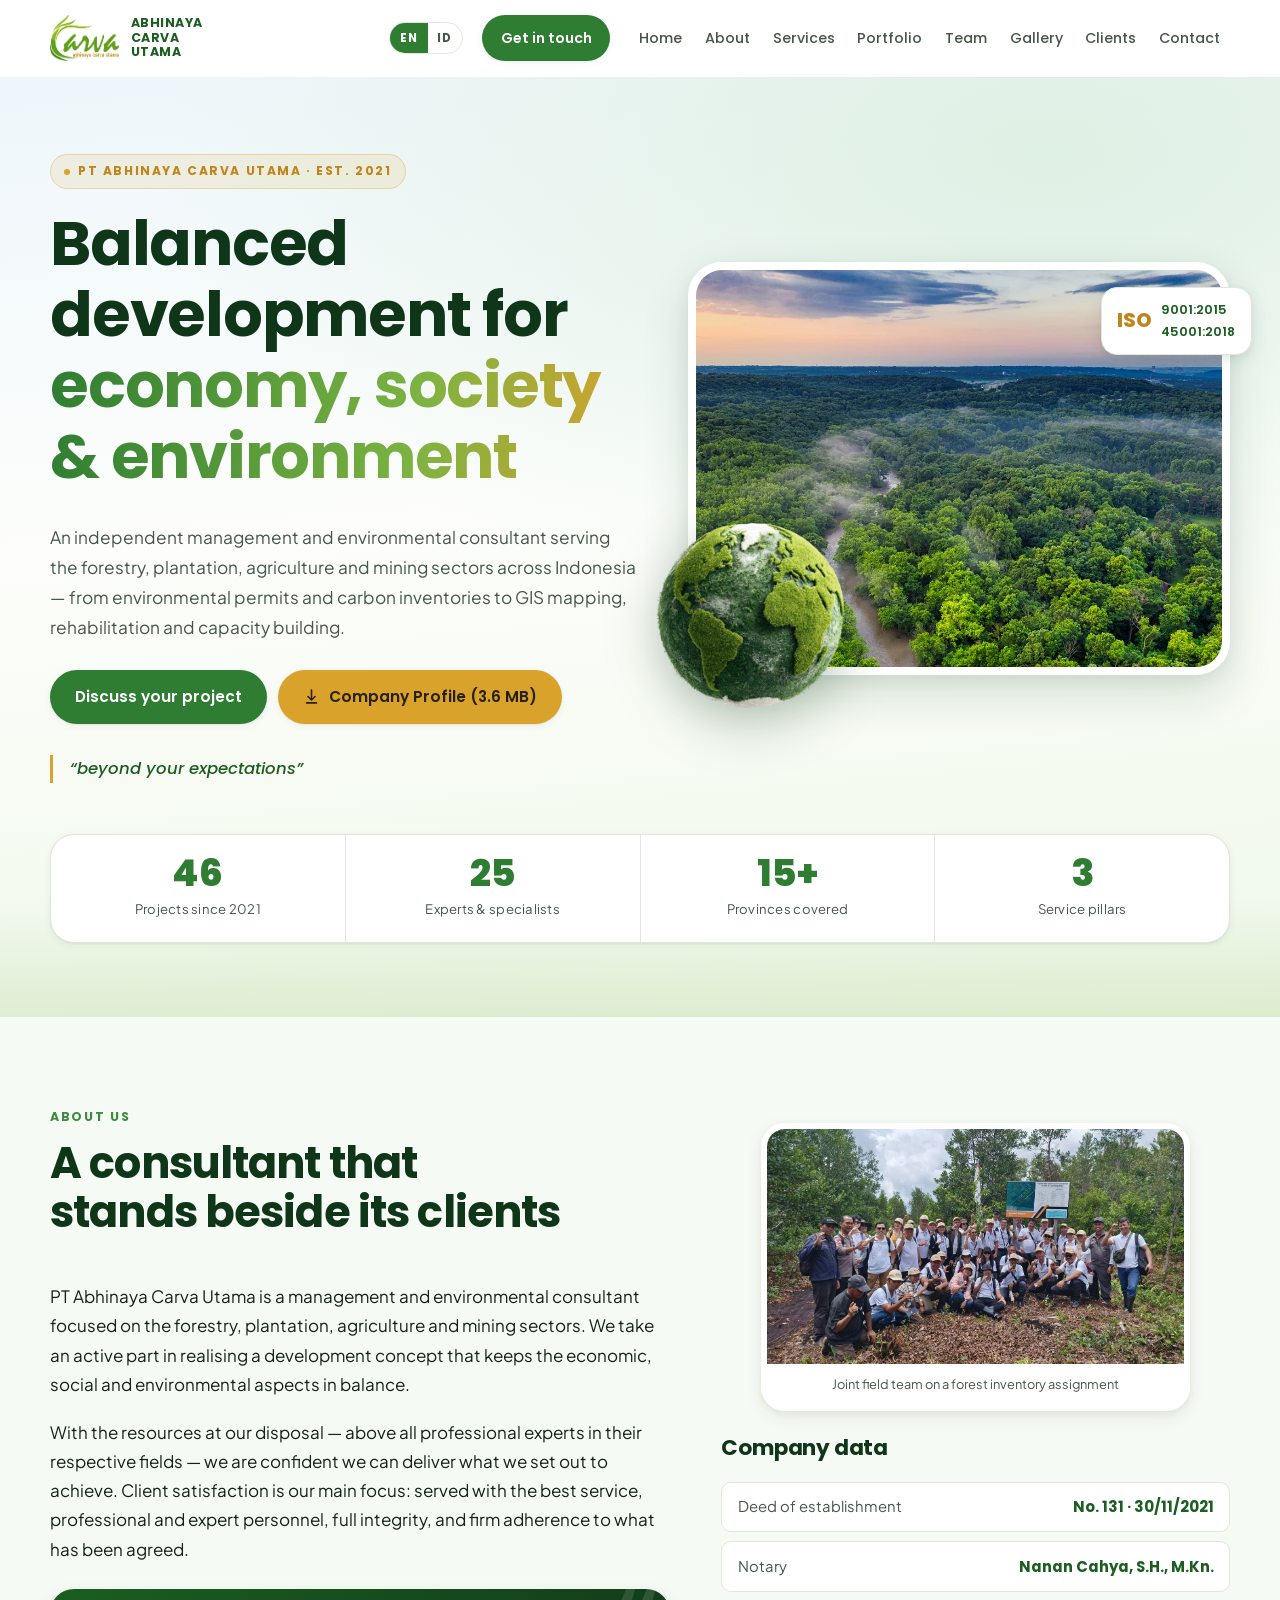
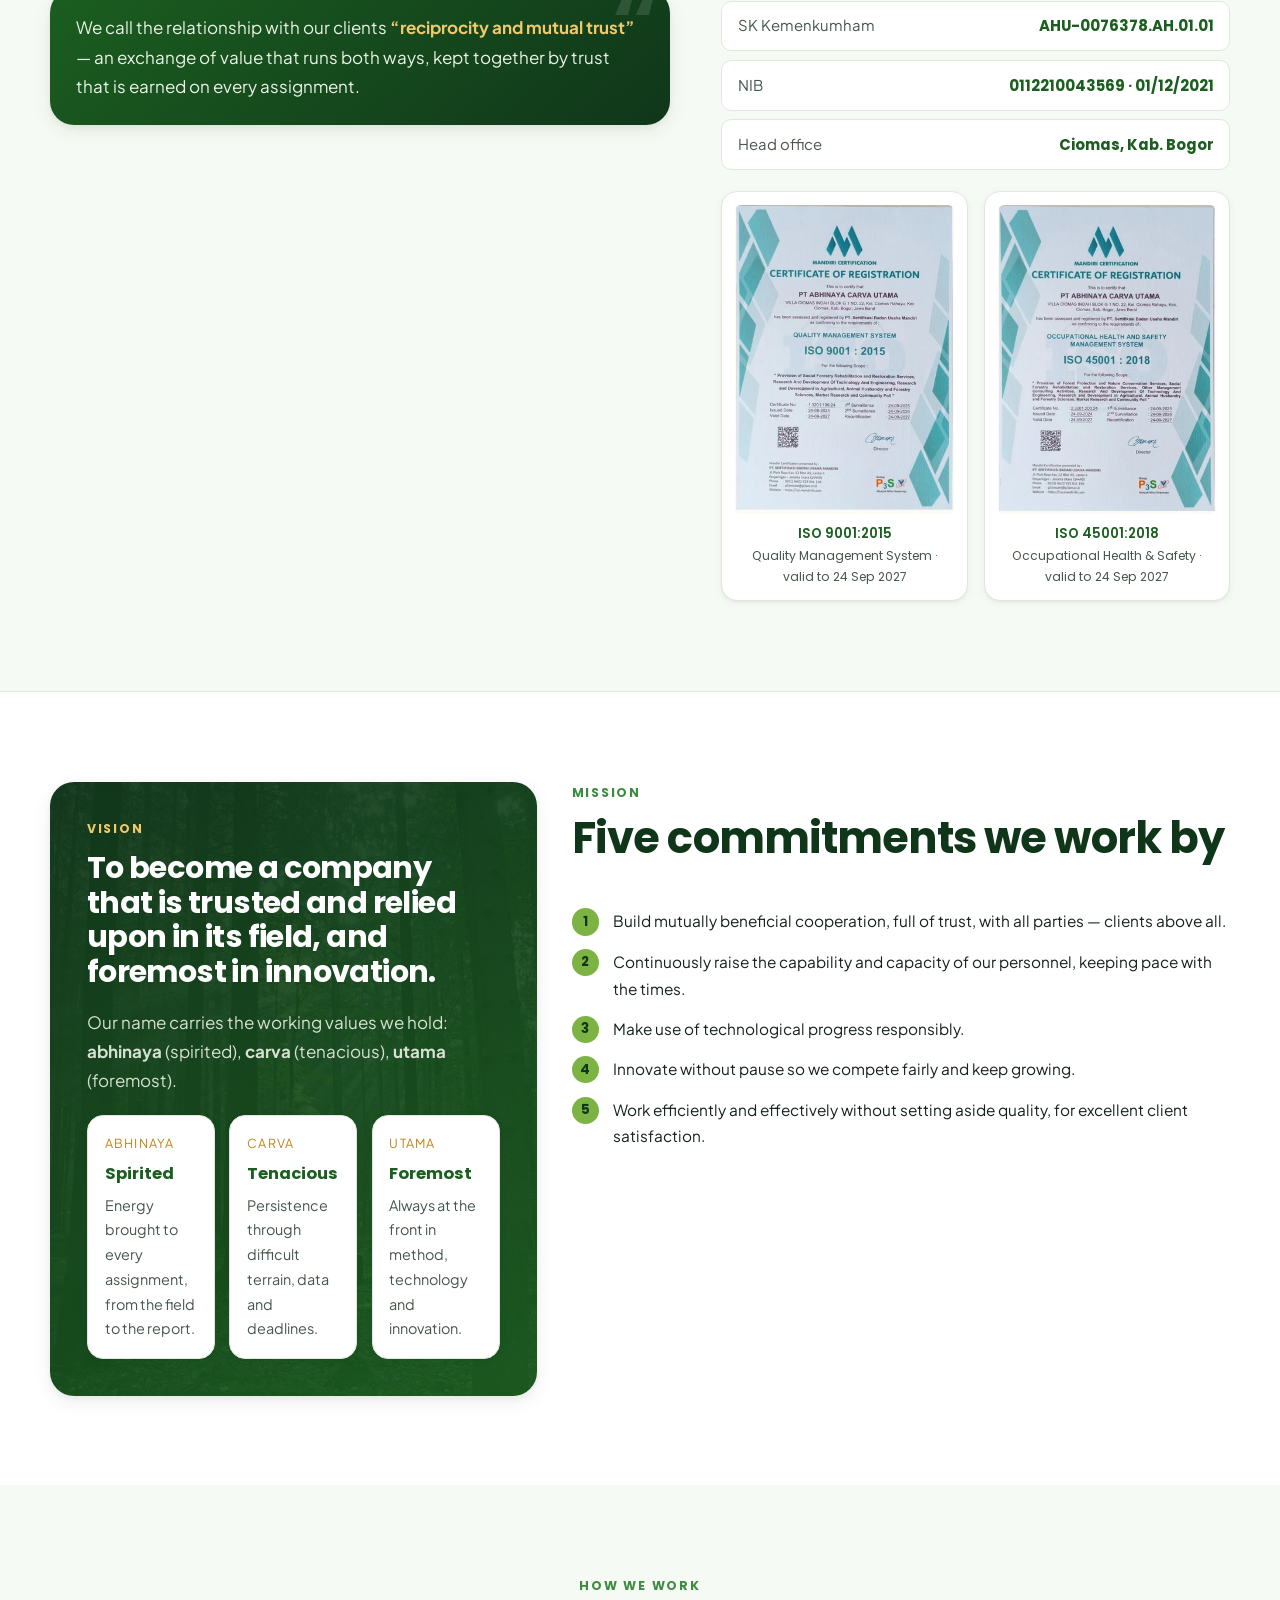
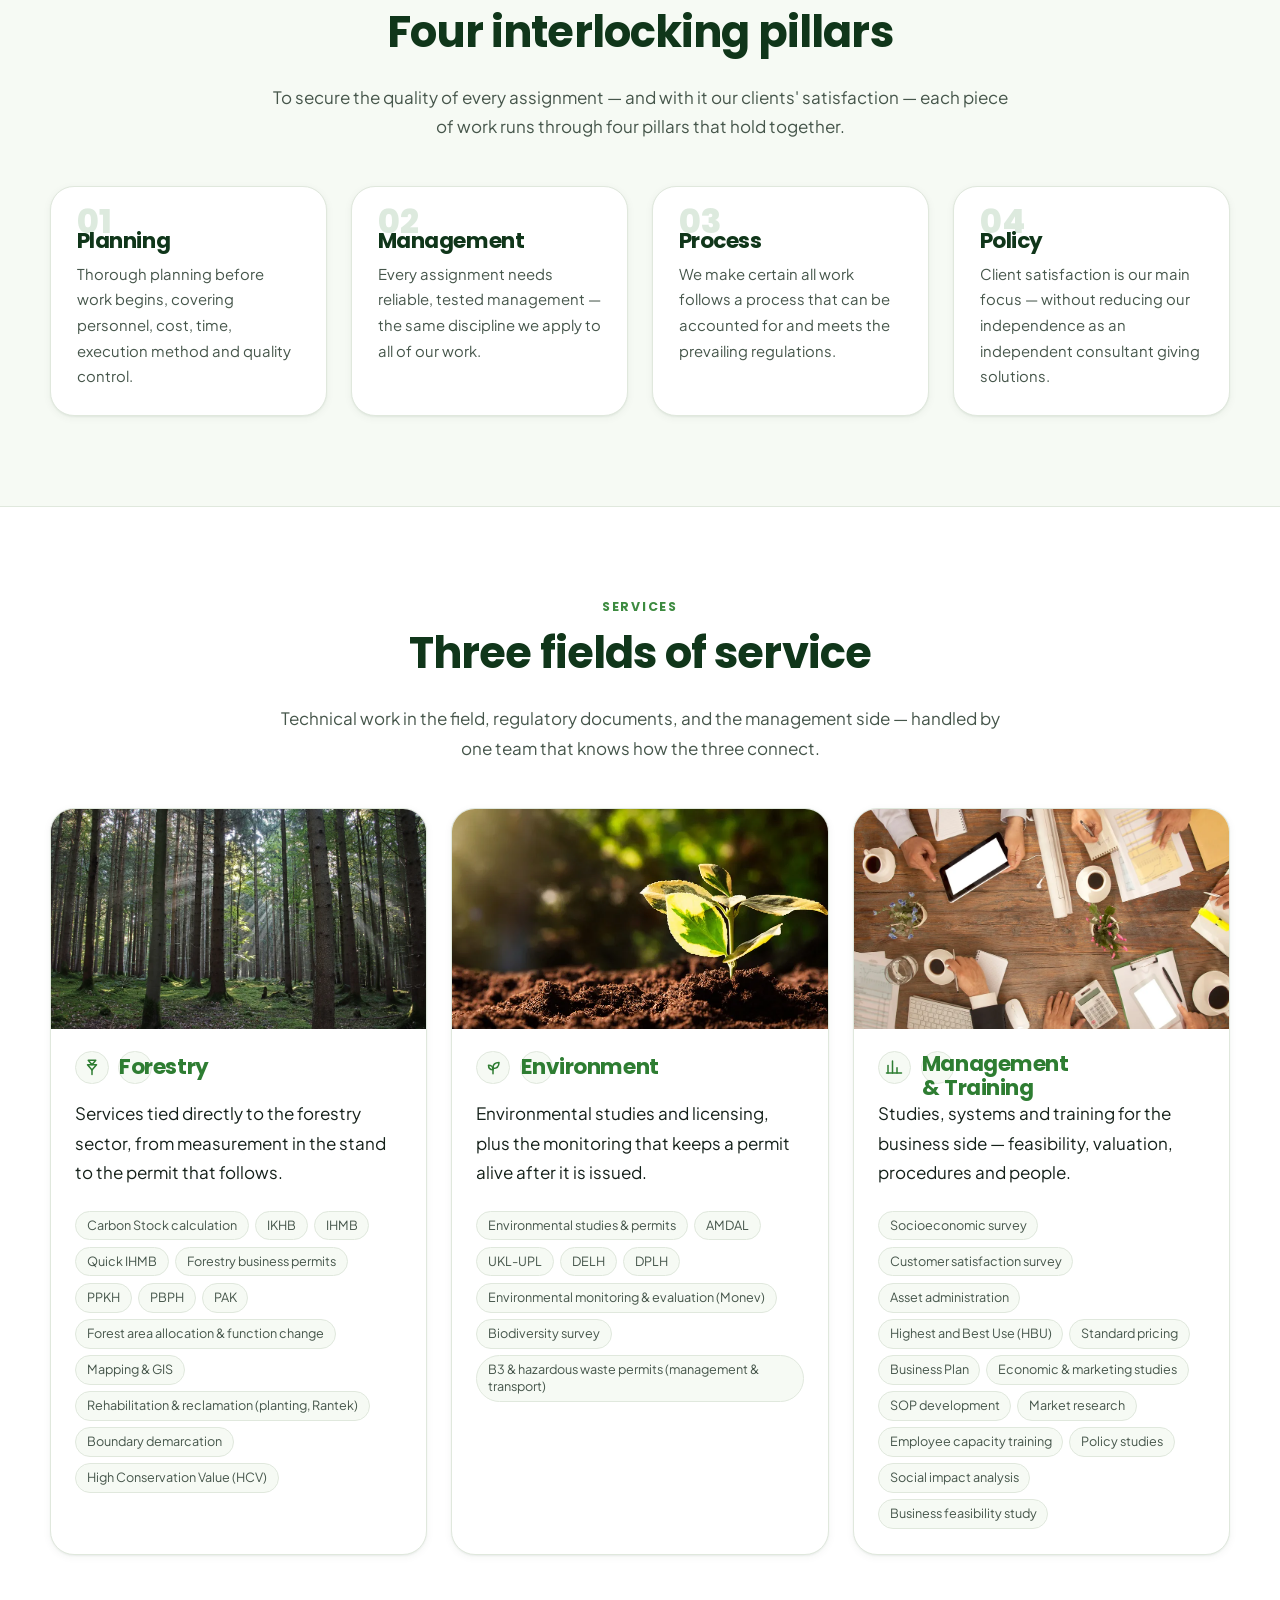
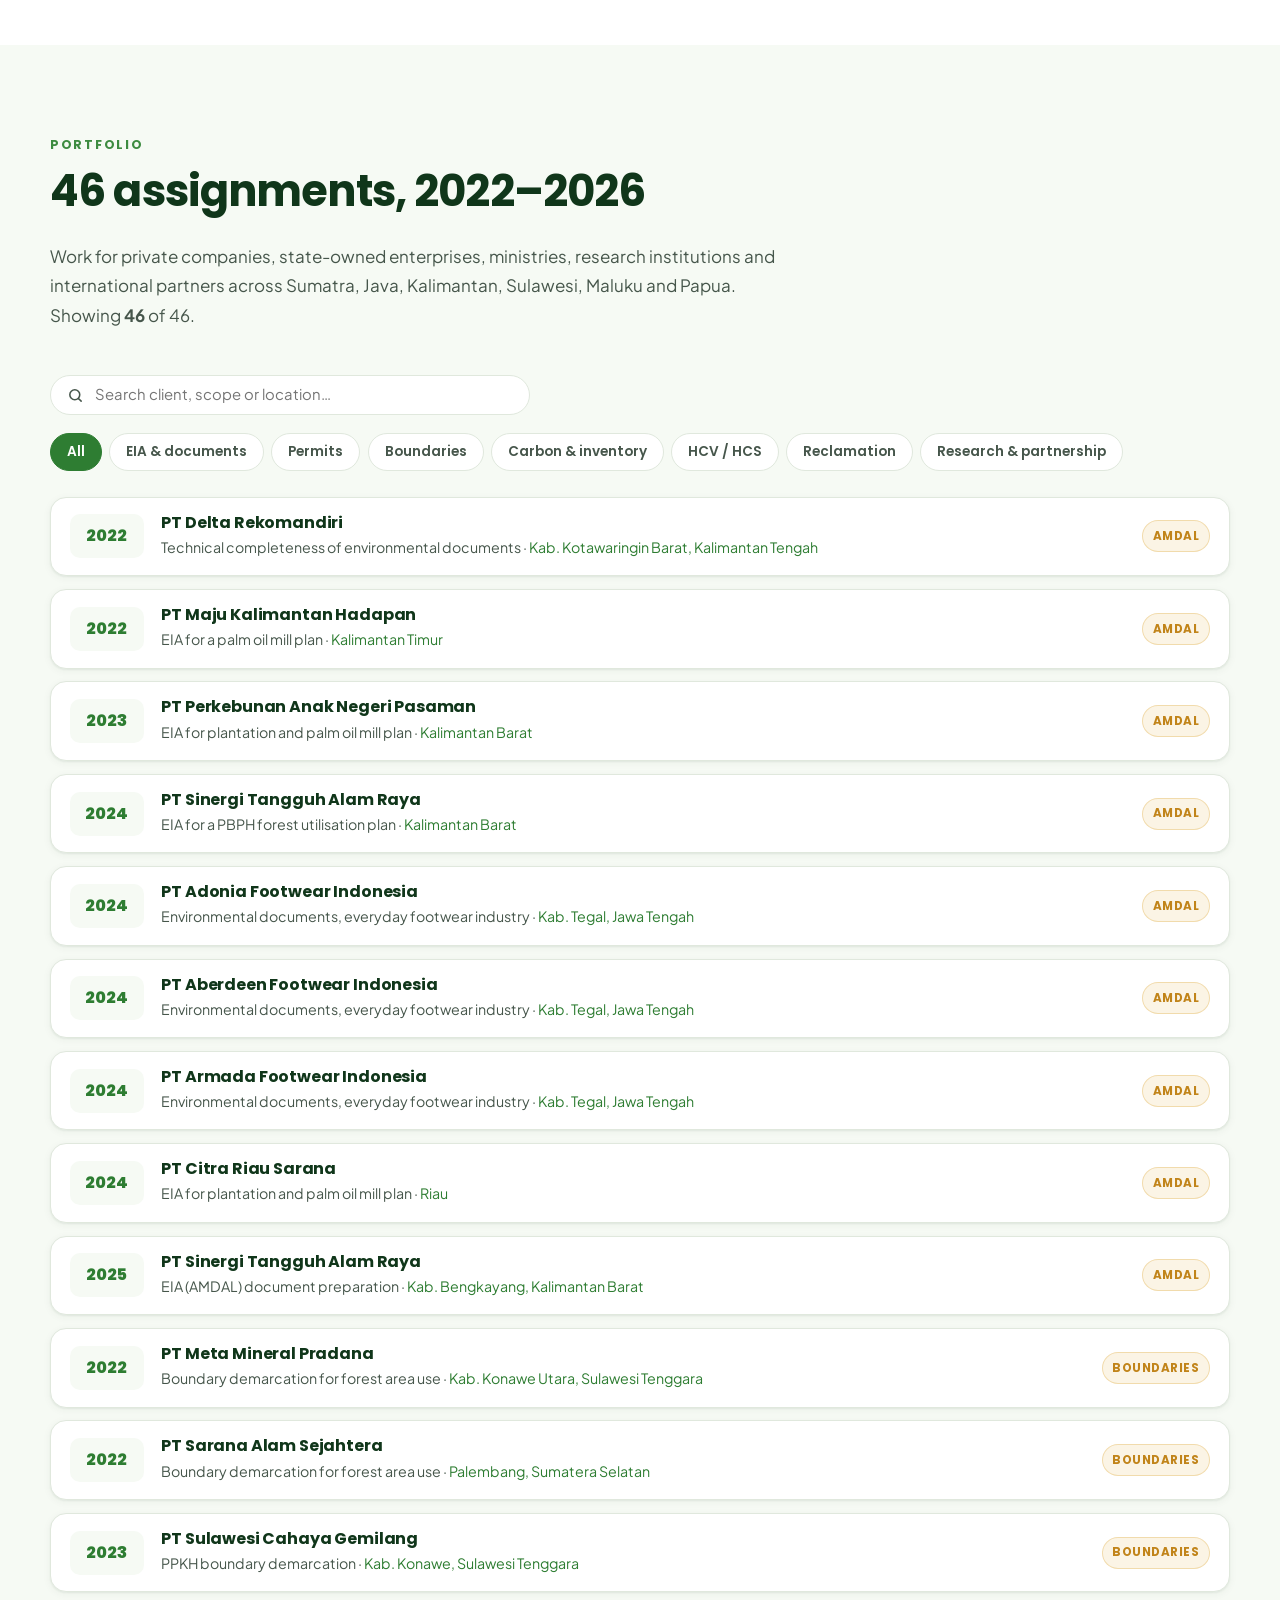
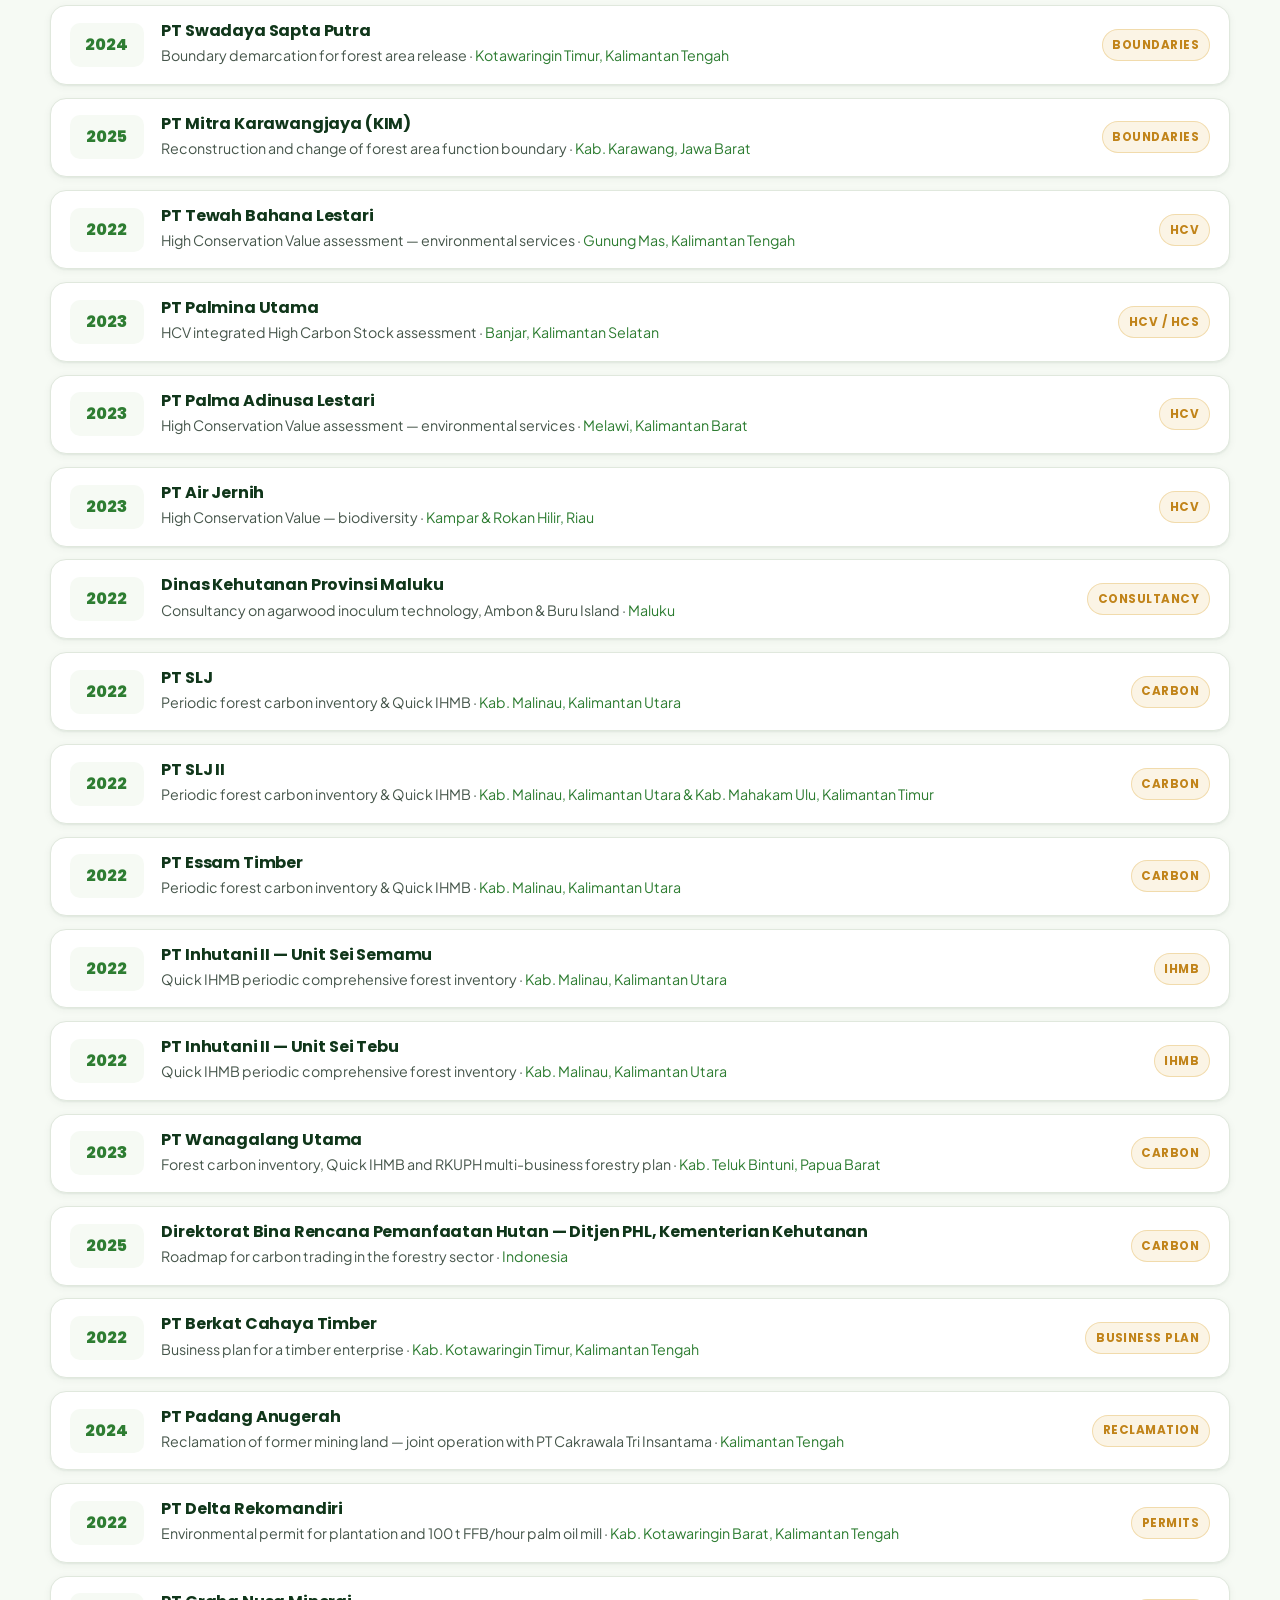
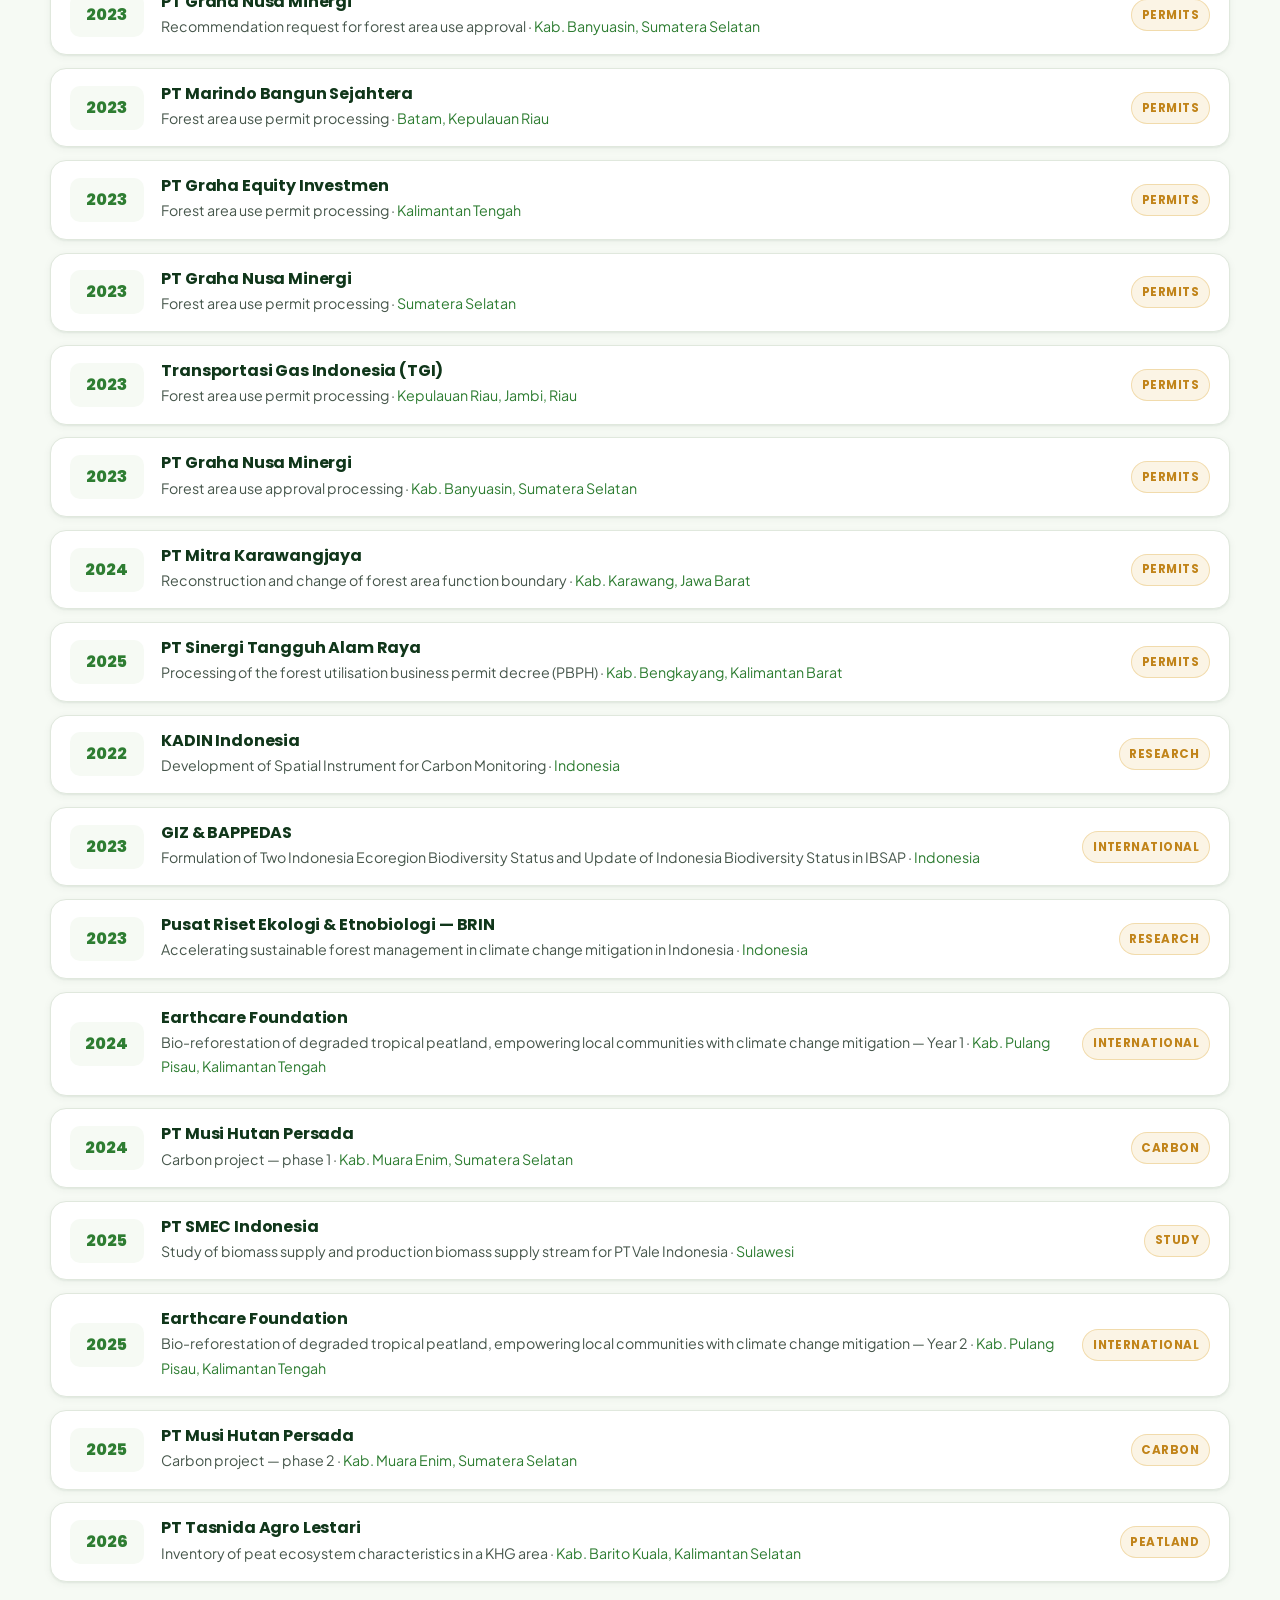
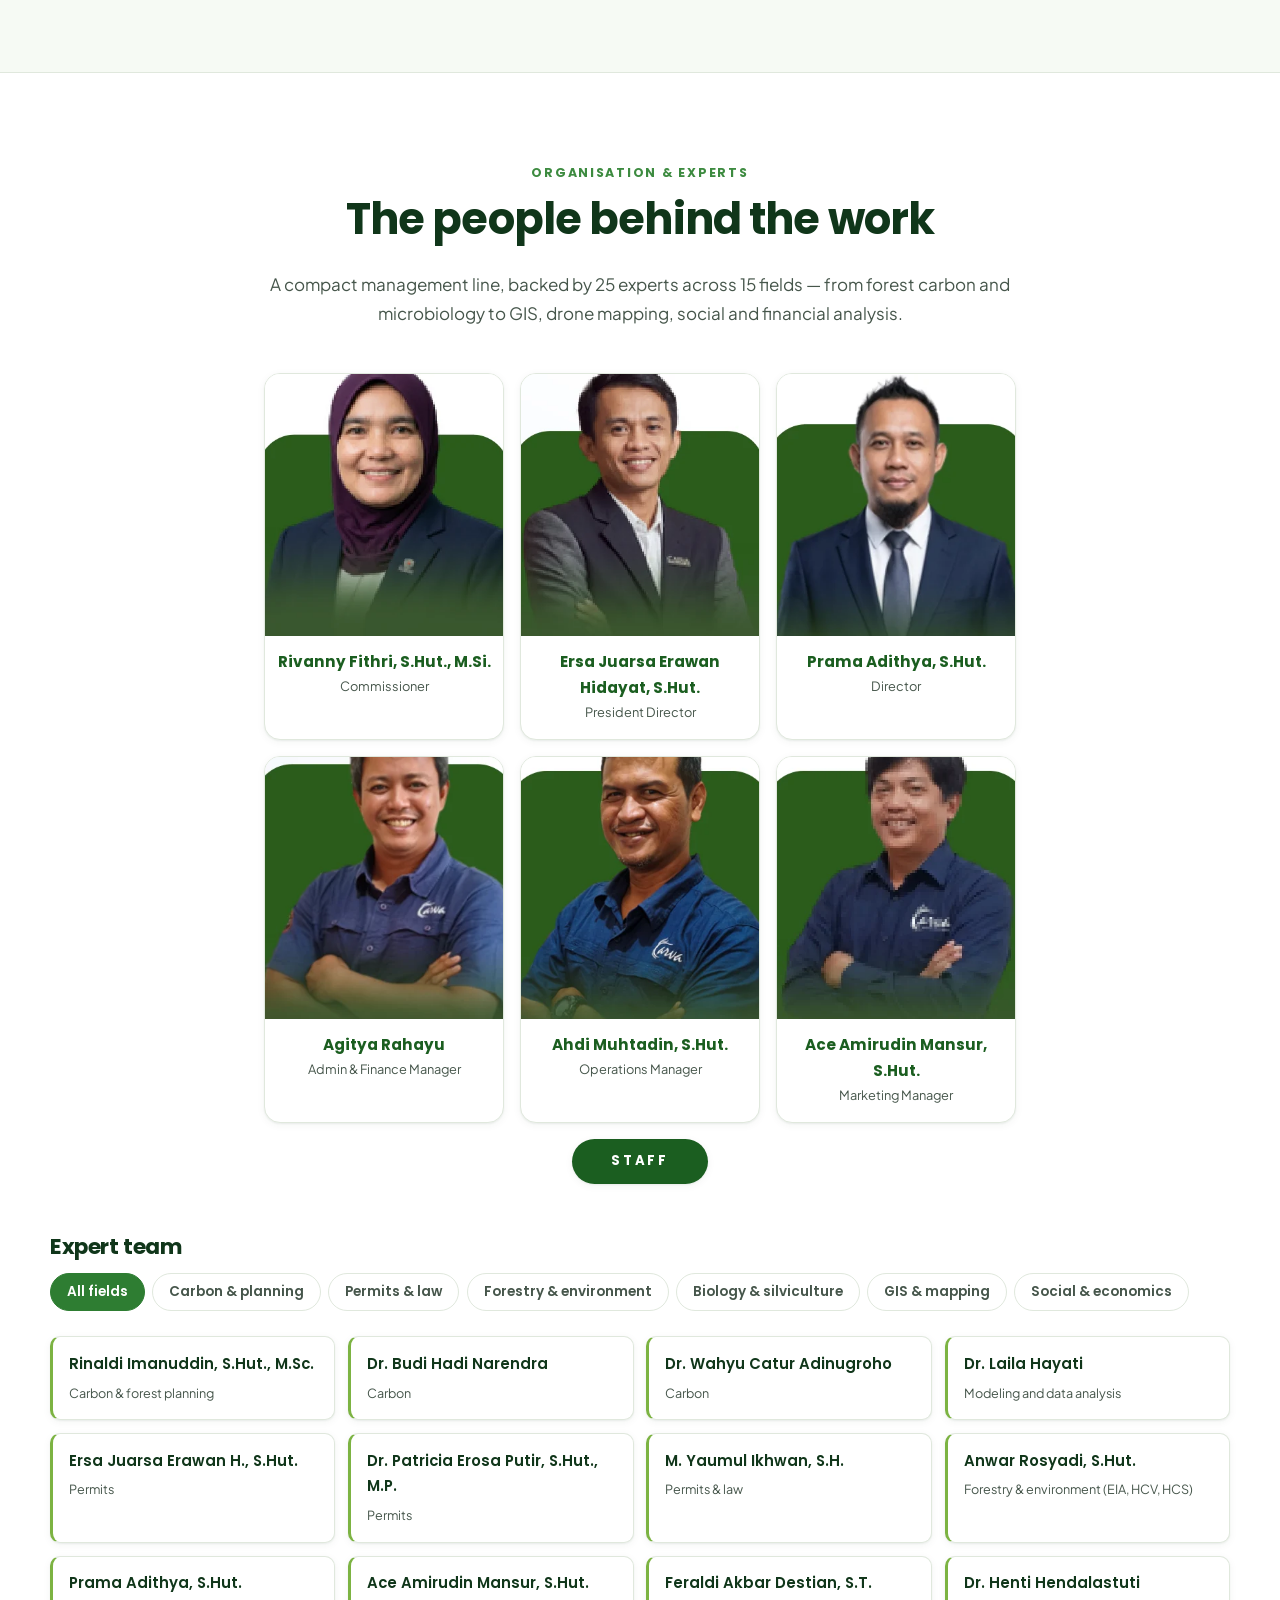
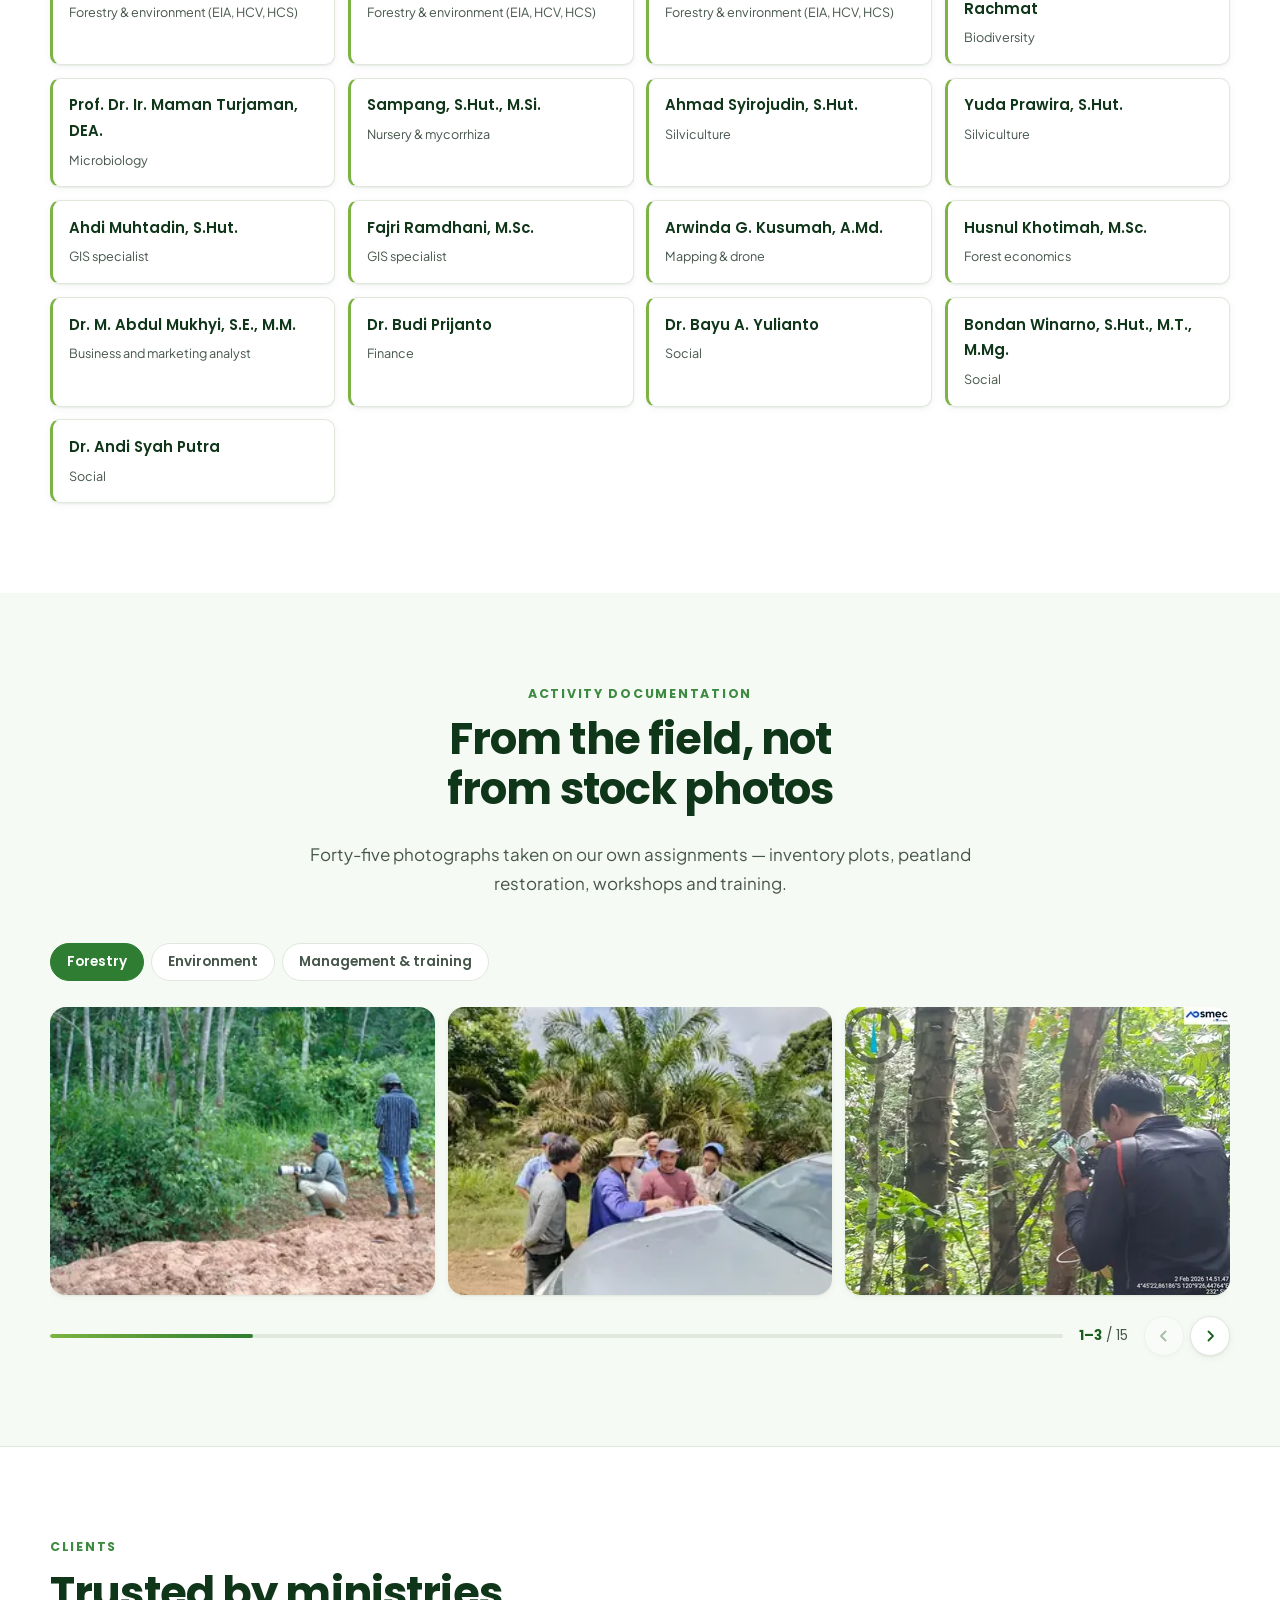
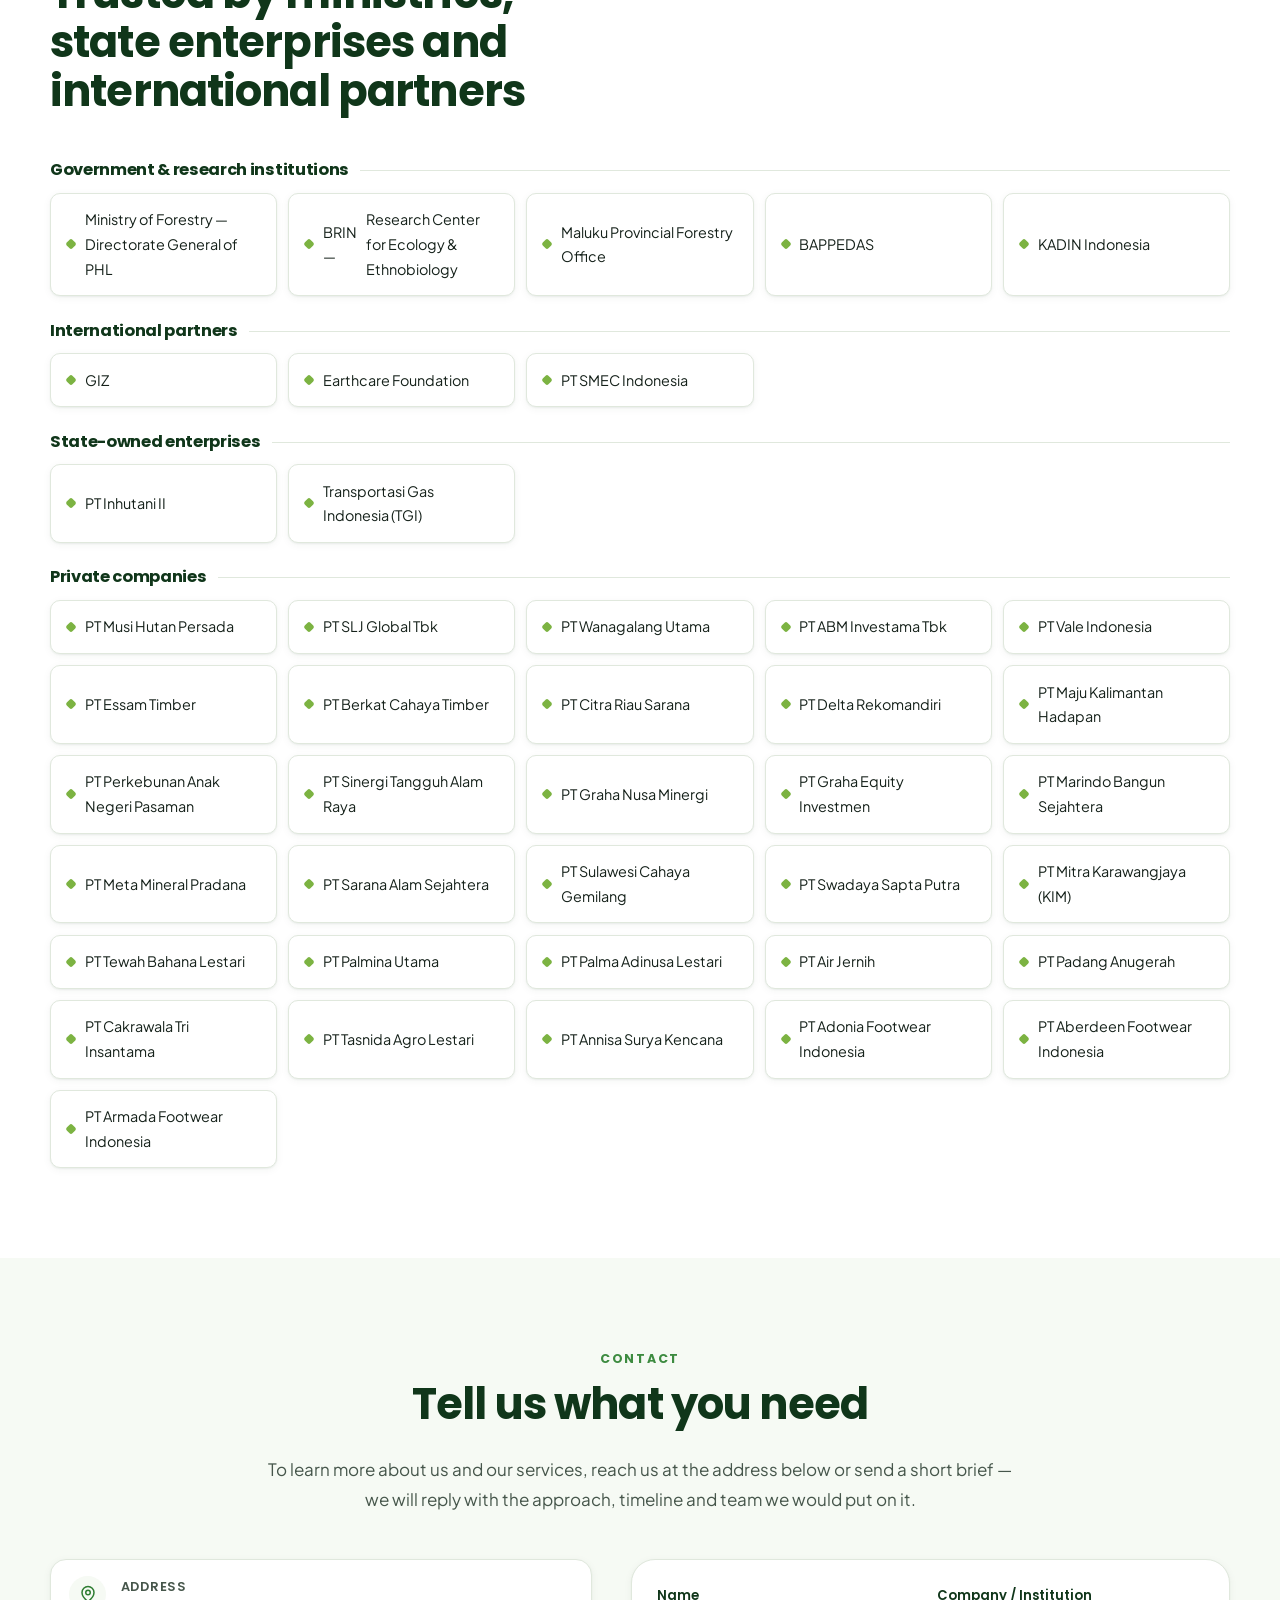
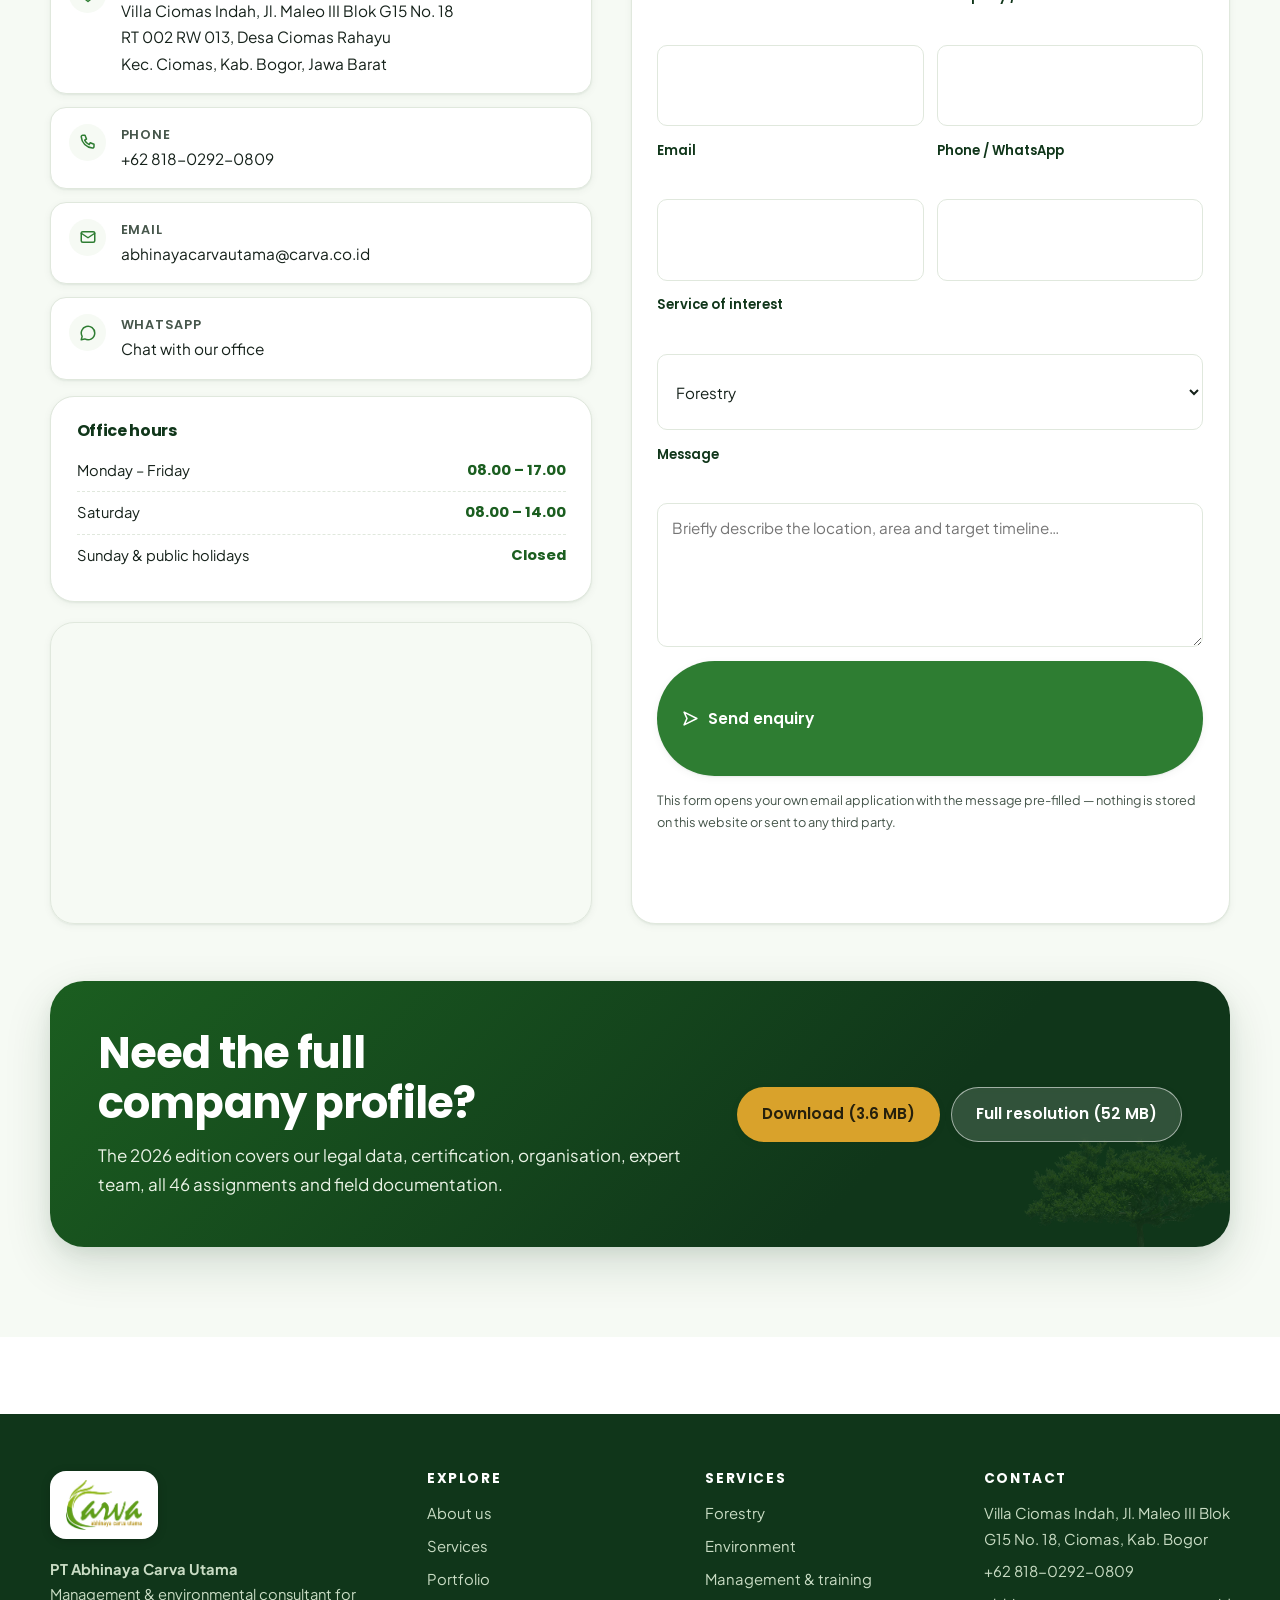
==== index.html @ d55a7860 "Situs profil PT Abhinaya Carva Utama (carva.co.id) Situs statis dwibahasa (default Inggris) dibangun" ====
<!DOCTYPE html>
<html lang="en" data-lang="en">
<head>
<meta charset="utf-8">
<meta name="viewport" content="width=device-width, initial-scale=1">
<title>PT Abhinaya Carva Utama — Management &amp; Environmental Consultant</title>
<meta name="description" content="PT Abhinaya Carva Utama is an Indonesian management and environmental consultant for the forestry, plantation, agriculture and mining sectors: EIA (AMDAL), forestry permits, carbon stock and forest inventory, HCV/HCS, GIS mapping, rehabilitation, and management training. ISO 9001:2015 &amp; ISO 45001:2018 certified.">
<meta name="keywords" content="konsultan lingkungan, konsultan kehutanan, AMDAL, UKL-UPL, PPKH, PBPH, carbon stock, IHMB, HCV, HCS, GIS, reklamasi, Bogor, Indonesia">
<meta name="author" content="PT Abhinaya Carva Utama">
<link rel="canonical" href="https://carva.co.id/">
<meta name="theme-color" content="#1b5e20">
<meta property="og:type" content="website">
<meta property="og:locale" content="en_US">
<meta property="og:locale:alternate" content="id_ID">
<meta property="og:site_name" content="PT Abhinaya Carva Utama">
<meta property="og:title" content="PT Abhinaya Carva Utama — Management &amp; Environmental Consultant">
<meta property="og:description" content="Management and environmental consultant for forestry, plantation, agriculture and mining. 46 projects across 15+ provinces since 2021.">
<meta property="og:url" content="https://carva.co.id/">
<meta property="og:image" content="https://carva.co.id/assets/img/hero-hutan.webp">
<meta name="twitter:card" content="summary_large_image">
<link rel="icon" type="image/png" href="assets/img/favicon.png">
<link rel="apple-touch-icon" href="assets/img/favicon.png">
<link rel="preconnect" href="https://fonts.googleapis.com">
<link rel="preconnect" href="https://fonts.gstatic.com" crossorigin>
<link rel="stylesheet" href="https://fonts.googleapis.com/css2?family=Poppins:wght@600;700;800&family=Plus+Jakarta+Sans:wght@400;500;600;700&display=swap">
<link rel="stylesheet" href="assets/css/style.css">
<link rel="stylesheet" href="assets/css/onepage.css">
<script type="application/ld+json">
{
  "@context": "https://schema.org",
  "@type": "Organization",
  "name": "PT Abhinaya Carva Utama",
  "alternateName": "CARVA",
  "url": "https://carva.co.id/",
  "logo": "https://carva.co.id/assets/img/logo-carva.png",
  "slogan": "beyond your expectations",
  "foundingDate": "2021-11-30",
  "email": "abhinayacarvautama@carva.co.id",
  "telephone": "+62-818-0292-0809",
  "address": {
    "@type": "PostalAddress",
    "streetAddress": "Villa Ciomas Indah, Jl. Maleo III Blok G15 No. 18, RT 002 RW 013, Desa Ciomas Rahayu, Kec. Ciomas",
    "addressLocality": "Kabupaten Bogor",
    "addressRegion": "Jawa Barat",
    "addressCountry": "ID"
  },
  "description": "Management and environmental consultant for the forestry, plantation, agriculture and mining sectors in Indonesia.",
  "knowsAbout": ["AMDAL", "UKL-UPL", "Carbon Stock", "IHMB", "High Conservation Value", "GIS Mapping", "Forest Rehabilitation", "Environmental Permits"]
}
</script>
</head>
<body>
<a class="skip" href="#tentang"><span data-l="en">Skip to content</span><span data-l="id">Lompat ke konten</span></a>
<div class="progress" aria-hidden="true"><i></i></div>

<header class="site-header">
  <div class="wrap header-in">
    <a class="brand" href="#beranda" aria-label="PT Abhinaya Carva Utama">
      <img src="assets/img/logo-carva.png" alt="Logo CARVA — PT Abhinaya Carva Utama" width="617" height="409">
      <b>Abhinaya<br>Carva<br>Utama</b>
    </a>

    <button class="burger" aria-label="Menu" aria-expanded="false" aria-controls="menu"><span></span></button>

    <div class="lang" role="group" aria-label="Language / Bahasa">
      <button type="button" data-lang="en" aria-pressed="true">EN</button>
      <button type="button" data-lang="id" aria-pressed="false">ID</button>
    </div>

    <a class="btn btn-sm nav-cta" href="#kontak"><span data-l="en">Get in touch</span><span data-l="id">Hubungi kami</span></a>

    <nav class="nav-links" id="menu" aria-label="Main">
      <a href="#beranda"><span data-l="en">Home</span><span data-l="id">Beranda</span></a>
      <a href="#tentang"><span data-l="en">About</span><span data-l="id">Tentang</span></a>
      <a href="#layanan"><span data-l="en">Services</span><span data-l="id">Layanan</span></a>
      <a href="#portofolio"><span data-l="en">Portfolio</span><span data-l="id">Portofolio</span></a>
      <a href="#tim"><span data-l="en">Team</span><span data-l="id">Tim</span></a>
      <a href="#galeri"><span data-l="en">Gallery</span><span data-l="id">Galeri</span></a>
      <a href="#klien"><span data-l="en">Clients</span><span data-l="id">Klien</span></a>
      <a href="#kontak"><span data-l="en">Contact</span><span data-l="id">Kontak</span></a>
    </nav>
  </div>
</header>

<main>
<!-- ================= HERO ================= -->
<section class="hero" id="beranda">
  <div class="wrap">
    <div class="hero-grid">
      <div>
        <span class="kicker">PT Abhinaya Carva Utama · Est. 2021</span>
        <h1>
          <span data-l="en">Balanced development for <em>economy, society &amp; environment</em></span>
          <span data-l="id">Pembangunan seimbang antara <em>ekonomi, sosial &amp; lingkungan</em></span>
        </h1>
        <p class="lead">
          <span data-l="en">An independent management and environmental consultant serving the forestry, plantation, agriculture and mining sectors across Indonesia — from environmental permits and carbon inventories to GIS mapping, rehabilitation and capacity building.</span>
          <span data-l="id">Konsultan manajemen dan lingkungan independen untuk sektor kehutanan, perkebunan, pertanian, dan pertambangan di seluruh Indonesia — dari perizinan lingkungan dan inventarisasi karbon hingga pemetaan GIS, rehabilitasi, dan peningkatan kapasitas.</span>
        </p>
        <div class="hero-actions">
          <a class="btn" href="#kontak">
            <span data-l="en">Discuss your project</span><span data-l="id">Diskusikan pekerjaan Anda</span>
          </a>
          <a class="btn btn-gold" href="assets/dok/Company-Profile-PT-Abhinaya-Carva-Utama-2026-ringan.pdf" download>
            <svg width="17" height="17" viewBox="0 0 24 24" fill="none" stroke="currentColor" stroke-width="2.2" stroke-linecap="round" stroke-linejoin="round" aria-hidden="true"><path d="M12 3v12"/><path d="m7 12 5 5 5-5"/><path d="M5 21h14"/></svg>
            <span data-l="en">Company Profile (3.6 MB)</span><span data-l="id">Company Profile (3,6 MB)</span>
          </a>
        </div>
        <p class="motto">“beyond your expectations”</p>
      </div>

      <div class="hero-art reveal">
        <div class="shot">
          <img src="assets/img/hero-hutan.webp" alt="Aerial view of tropical rainforest and river at dawn" width="1400" height="940" fetchpriority="high">
        </div>
        <img class="globe" src="assets/img/globe-lumut.webp" alt="" aria-hidden="true" width="900" height="877" loading="lazy">
        <div class="badge">
          <b>ISO</b>
          <span>9001:2015<br>45001:2018</span>
        </div>
      </div>
    </div>

    <div class="stats reveal">
      <div><b data-count="46" data-suffix="">0</b><span data-l="en">Projects since 2021</span><span data-l="id">Proyek sejak 2021</span></div>
      <div><b data-count="25" data-suffix="">0</b><span data-l="en">Experts &amp; specialists</span><span data-l="id">Tenaga ahli &amp; spesialis</span></div>
      <div><b data-count="15" data-suffix="+">0</b><span data-l="en">Provinces covered</span><span data-l="id">Provinsi terjangkau</span></div>
      <div><b data-count="3" data-suffix="">0</b><span data-l="en">Service pillars</span><span data-l="id">Pilar layanan</span></div>
    </div>
  </div>
</section>

<!-- ================= TENTANG ================= -->
<section class="sec sec-cream" id="tentang">
  <div class="wrap">
    <div class="about-grid">
      <div>
        <div class="sec-head">
          <span class="eyebrow"><span data-l="en">About us</span><span data-l="id">Tentang kami</span></span>
          <h2><span data-l="en">A consultant that stands beside its clients</span><span data-l="id">Konsultan yang berdiri di samping kliennya</span></h2>
        </div>
        <p>
          <span data-l="en">PT Abhinaya Carva Utama is a management and environmental consultant focused on the forestry, plantation, agriculture and mining sectors. We take an active part in realising a development concept that keeps the economic, social and environmental aspects in balance.</span>
          <span data-l="id">PT Abhinaya Carva Utama merupakan konsultan manajemen dan lingkungan terutama sektor kehutanan, perkebunan, pertanian, dan pertambangan yang berusaha untuk berpartisipasi aktif dalam mewujudkan konsep pembangunan yang seimbang antara aspek ekonomi, sosial, dan lingkungan.</span>
        </p>
        <p>
          <span data-l="en">With the resources at our disposal — above all professional experts in their respective fields — we are confident we can deliver what we set out to achieve. Client satisfaction is our main focus: served with the best service, professional and expert personnel, full integrity, and firm adherence to what has been agreed.</span>
          <span data-l="id">Dengan dukungan sumber daya yang ada terutama tenaga ahli yang profesional, kami yakin akan dapat mewujudkan apa yang kami cita-citakan. Kepuasan pelanggan adalah fokus utama kami, yang kami wujudkan dengan pelayanan terbaik, tenaga profesional dan ahli di bidangnya, penuh integritas, serta berpedoman pada kesepakatan yang telah disepakati.</span>
        </p>
        <blockquote class="quote">
          <p>
            <span data-l="en">We call the relationship with our clients <b>“reciprocity and mutual trust”</b> — an exchange of value that runs both ways, kept together by trust that is earned on every assignment.</span>
            <span data-l="id">Hubungan dengan pelanggan/klien kami sebut sebagai <b>“reciprocity and mutual trust”</b> — pertukaran nilai yang berjalan dua arah, dijaga oleh kepercayaan yang dibangun pada setiap penugasan.</span>
          </p>
        </blockquote>
      </div>

      <div>
        <figure class="figure">
          <img src="assets/img/tim-lapangan.webp" alt="CARVA field team and client personnel at a forest concession" width="1229" height="692" loading="lazy">
          <figcaption><span data-l="en">Joint field team on a forest inventory assignment</span><span data-l="id">Tim lapangan gabungan pada pekerjaan inventarisasi hutan</span></figcaption>
        </figure>

        <h3 style="margin-top:1.6rem"><span data-l="en">Company data</span><span data-l="id">Data pokok perusahaan</span></h3>
        <div class="facts">
          <div><span data-l="en">Deed of establishment</span><span data-l="id">Akta pendirian</span><b>No. 131 · 30/11/2021</b></div>
          <div><span data-l="en">Notary</span><span data-l="id">Notaris</span><b>Nanan Cahya, S.H., M.Kn.</b></div>
          <div><span>SK Kemenkumham</span><b>AHU-0076378.AH.01.01</b></div>
          <div><span>NIB</span><b>0112210043569 · 01/12/2021</b></div>
          <div><span data-l="en">Head office</span><span data-l="id">Kantor pusat</span><b>Ciomas, Kab. Bogor</b></div>
        </div>

        <div class="iso">
          <figure>
            <img src="assets/img/iso-9001.webp" alt="ISO 9001:2015 certificate of PT Abhinaya Carva Utama" width="700" height="989" loading="lazy">
            <figcaption>ISO 9001:2015
              <small><span data-l="en">Quality Management System · valid to 24 Sep 2027</span><span data-l="id">Sistem Manajemen Mutu · berlaku s/d 24 Sep 2027</span></small>
            </figcaption>
          </figure>
          <figure>
            <img src="assets/img/iso-45001.webp" alt="ISO 45001:2018 certificate of PT Abhinaya Carva Utama" width="700" height="989" loading="lazy">
            <figcaption>ISO 45001:2018
              <small><span data-l="en">Occupational Health &amp; Safety · valid to 24 Sep 2027</span><span data-l="id">Kesehatan &amp; Keselamatan Kerja · berlaku s/d 24 Sep 2027</span></small>
            </figcaption>
          </figure>
        </div>
      </div>
    </div>
  </div>
</section>

<!-- ================= VISI MISI & NILAI ================= -->
<section class="sec" id="visi-misi">
  <div class="wrap">
    <div class="vm-grid">
      <div class="panel-dark reveal">
        <span class="eyebrow"><span data-l="en">Vision</span><span data-l="id">Visi</span></span>
        <h2 style="font-size:clamp(1.4rem,2.4vw,1.9rem)">
          <span data-l="en">To become a company that is trusted and relied upon in its field, and foremost in innovation.</span>
          <span data-l="id">Menjadi perusahaan yang dapat dipercaya dan diandalkan di bidangnya serta terdepan dalam berinovasi.</span>
        </h2>
        <p style="opacity:.9">
          <span data-l="en">Our name carries the working values we hold: <b>abhinaya</b> (spirited), <b>carva</b> (tenacious), <b>utama</b> (foremost).</span>
          <span data-l="id">Nama kami memuat nilai kerja yang kami pegang: <b>abhinaya</b> (semangat), <b>carva</b> (ulet/tangguh), <b>utama</b> (terdepan).</span>
        </p>
        <div class="values">
          <div><i>Abhinaya</i><b><span data-l="en">Spirited</span><span data-l="id">Semangat</span></b><p><span data-l="en">Energy brought to every assignment, from the field to the report.</span><span data-l="id">Semangat pada setiap penugasan, dari lapangan hingga pelaporan.</span></p></div>
          <div><i>Carva</i><b><span data-l="en">Tenacious</span><span data-l="id">Ulet &amp; tangguh</span></b><p><span data-l="en">Persistence through difficult terrain, data and deadlines.</span><span data-l="id">Ketekunan menghadapi medan, data, dan tenggat yang berat.</span></p></div>
          <div><i>Utama</i><b><span data-l="en">Foremost</span><span data-l="id">Terdepan</span></b><p><span data-l="en">Always at the front in method, technology and innovation.</span><span data-l="id">Selalu terdepan dalam metode, teknologi, dan inovasi.</span></p></div>
        </div>
      </div>

      <div>
        <div class="sec-head">
          <span class="eyebrow"><span data-l="en">Mission</span><span data-l="id">Misi</span></span>
          <h2><span data-l="en">Five commitments we work by</span><span data-l="id">Lima komitmen dalam bekerja</span></h2>
        </div>
        <ul class="misi">
          <li><span data-l="en">Build mutually beneficial cooperation, full of trust, with all parties — clients above all.</span><span data-l="id">Menjalin kerja sama yang saling menguntungkan dan penuh kepercayaan dengan seluruh pihak terkait, terutama pelanggan/klien.</span></li>
          <li><span data-l="en">Continuously raise the capability and capacity of our personnel, keeping pace with the times.</span><span data-l="id">Terus meningkatkan kapabilitas dan kapasitas tenaga yang ada dengan memperhatikan perkembangan zaman.</span></li>
          <li><span data-l="en">Make use of technological progress responsibly.</span><span data-l="id">Memanfaatkan perkembangan teknologi secara bertanggung jawab.</span></li>
          <li><span data-l="en">Innovate without pause so we compete fairly and keep growing.</span><span data-l="id">Terus melakukan inovasi tanpa henti agar dapat bersaing secara sehat dan terus berkembang.</span></li>
          <li><span data-l="en">Work efficiently and effectively without setting aside quality, for excellent client satisfaction.</span><span data-l="id">Efisiensi dan efektivitas dalam bekerja tanpa mengabaikan kualitas kerja demi terwujudnya kepuasan pelanggan yang prima.</span></li>
        </ul>
      </div>
    </div>
  </div>
</section>

<!-- ================= CARA KERJA ================= -->
<section class="sec sec-cream" id="cara-kerja">
  <div class="wrap">
    <div class="sec-head center">
      <span class="eyebrow"><span data-l="en">How we work</span><span data-l="id">Cara kerja</span></span>
      <h2><span data-l="en">Four interlocking pillars</span><span data-l="id">Empat pilar yang saling berkaitan</span></h2>
      <p><span data-l="en">To secure the quality of every assignment — and with it our clients' satisfaction — each piece of work runs through four pillars that hold together.</span><span data-l="id">Untuk memastikan kualitas setiap pekerjaan yang kami kerjakan demi menjaga kepuasan pelanggan, setiap pekerjaan selalu kami laksanakan melalui empat pilar yang saling berkaitan.</span></p>
    </div>
    <div class="grid g-4 pillars">
      <article class="card pillar reveal">
        <h3><span data-l="en">Planning</span><span data-l="id">Perencanaan</span></h3>
        <p><span data-l="en">Thorough planning before work begins, covering personnel, cost, time, execution method and quality control.</span><span data-l="id">Perencanaan yang matang sebelum memulai pekerjaan, meliputi SDM, biaya, waktu, metode pelaksanaan, serta QC.</span></p>
      </article>
      <article class="card pillar reveal" data-delay="80">
        <h3><span data-l="en">Management</span><span data-l="id">Manajemen</span></h3>
        <p><span data-l="en">Every assignment needs reliable, tested management — the same discipline we apply to all of our work.</span><span data-l="id">Setiap pekerjaan memerlukan manajemen yang handal dan teruji, yang selalu kami terapkan untuk setiap pekerjaan yang ada.</span></p>
      </article>
      <article class="card pillar reveal" data-delay="160">
        <h3><span data-l="en">Process</span><span data-l="id">Proses</span></h3>
        <p><span data-l="en">We make certain all work follows a process that can be accounted for and meets the prevailing regulations.</span><span data-l="id">Kami memastikan seluruh pekerjaan dilakukan melalui proses yang dapat dipertanggungjawabkan dan memenuhi peraturan-peraturan yang ada.</span></p>
      </article>
      <article class="card pillar reveal" data-delay="240">
        <h3><span data-l="en">Policy</span><span data-l="id">Kebijakan</span></h3>
        <p><span data-l="en">Client satisfaction is our main focus — without reducing our independence as an independent consultant giving solutions.</span><span data-l="id">Kepuasan pelanggan adalah fokus utama kami tanpa mengurangi independensi kami selaku konsultan independen dalam memberikan solusi bagi pelanggan/klien.</span></p>
      </article>
    </div>
  </div>
</section>

<!-- ================= LAYANAN ================= -->
<section class="sec" id="layanan">
  <div class="wrap">
    <div class="sec-head center">
      <span class="eyebrow"><span data-l="en">Services</span><span data-l="id">Bentuk jasa</span></span>
      <h2><span data-l="en">Three fields of service</span><span data-l="id">Tiga bidang layanan</span></h2>
      <p><span data-l="en">Technical work in the field, regulatory documents, and the management side — handled by one team that knows how the three connect.</span><span data-l="id">Pekerjaan teknis di lapangan, dokumen regulasi, dan sisi manajemen — dikerjakan satu tim yang memahami keterkaitan ketiganya.</span></p>
    </div>

    <div class="grid g-3">
      <article class="card svc reveal">
        <div class="svc-img"><img src="assets/img/jasa-kehutanan.webp" alt="Production forest stand" width="1000" height="588" loading="lazy"></div>
        <div class="svc-body">
          <h3>
            <span aria-hidden="true"><svg width="18" height="18" viewBox="0 0 24 24" fill="none" stroke="currentColor" stroke-width="2" stroke-linecap="round" stroke-linejoin="round"><path d="M12 22v-6"/><path d="M12 16 6 9h12z"/><path d="M12 9 7 3h10z"/></svg></span>
            <span data-l="en">Forestry</span><span data-l="id">Kehutanan</span>
          </h3>
          <p><span data-l="en">Services tied directly to the forestry sector, from measurement in the stand to the permit that follows.</span><span data-l="id">Jasa-jasa yang berkaitan langsung dengan sektor kehutanan, dari pengukuran di tegakan sampai perizinan yang menyertainya.</span></p>
          <ul class="tags">
            <li><span data-l="en">Carbon Stock calculation</span><span data-l="id">Perhitungan Sediaan Karbon</span></li>
            <li>IKHB</li><li>IHMB</li><li>Quick IHMB</li>
            <li><span data-l="en">Forestry business permits</span><span data-l="id">Perizinan Berusaha Bidang Kehutanan</span></li>
            <li>PPKH</li><li>PBPH</li><li>PAK</li>
            <li><span data-l="en">Forest area allocation &amp; function change</span><span data-l="id">Perubahan Peruntukan &amp; Fungsi Kawasan</span></li>
            <li><span data-l="en">Mapping &amp; GIS</span><span data-l="id">Pemetaan dan GIS</span></li>
            <li><span data-l="en">Rehabilitation &amp; reclamation (planting, Rantek)</span><span data-l="id">Rehabilitasi &amp; Reklamasi Hutan (penanaman, Rantek)</span></li>
            <li><span data-l="en">Boundary demarcation</span><span data-l="id">Tata Batas</span></li>
            <li>High Conservation Value (HCV)</li>
          </ul>
        </div>
      </article>

      <article class="card svc reveal" data-delay="90">
        <div class="svc-img"><img src="assets/img/jasa-lingkungan.webp" alt="Seedling growing in soil" width="1000" height="588" loading="lazy"></div>
        <div class="svc-body">
          <h3>
            <span aria-hidden="true"><svg width="18" height="18" viewBox="0 0 24 24" fill="none" stroke="currentColor" stroke-width="2" stroke-linecap="round" stroke-linejoin="round"><path d="M12 21v-8"/><path d="M12 13c0-4 3-7 8-7 0 5-3 8-8 8Z"/><path d="M12 15c0-3-2.5-5.5-6-5.5 0 3.5 2.5 6 6 6Z"/></svg></span>
            <span data-l="en">Environment</span><span data-l="id">Lingkungan</span>
          </h3>
          <p><span data-l="en">Environmental studies and licensing, plus the monitoring that keeps a permit alive after it is issued.</span><span data-l="id">Kajian dan perizinan lingkungan, serta pemantauan yang menjaga izin tetap terpenuhi setelah diterbitkan.</span></p>
          <ul class="tags">
            <li><span data-l="en">Environmental studies &amp; permits</span><span data-l="id">Kajian &amp; Perizinan Lingkungan</span></li>
            <li>AMDAL</li><li>UKL-UPL</li><li>DELH</li><li>DPLH</li>
            <li><span data-l="en">Environmental monitoring &amp; evaluation (Monev)</span><span data-l="id">Monitoring &amp; Evaluasi (Monev) Lingkungan</span></li>
            <li><span data-l="en">Biodiversity survey</span><span data-l="id">Survey Kehati</span></li>
            <li><span data-l="en">B3 &amp; hazardous waste permits (management &amp; transport)</span><span data-l="id">Perizinan B3 &amp; Limbah B3 (pengelolaan &amp; pengangkutan)</span></li>
          </ul>
        </div>
      </article>

      <article class="card svc reveal" data-delay="180">
        <div class="svc-img"><img src="assets/img/jasa-manajemen.webp" alt="Desk with documents, tablet and calculator" width="1000" height="588" loading="lazy"></div>
        <div class="svc-body">
          <h3>
            <span aria-hidden="true"><svg width="18" height="18" viewBox="0 0 24 24" fill="none" stroke="currentColor" stroke-width="2" stroke-linecap="round" stroke-linejoin="round"><path d="M4 20V10"/><path d="M10 20V4"/><path d="M16 20v-7"/><path d="M22 20H2"/></svg></span>
            <span data-l="en">Management &amp; Training</span><span data-l="id">Manajemen &amp; Pelatihan</span>
          </h3>
          <p><span data-l="en">Studies, systems and training for the business side — feasibility, valuation, procedures and people.</span><span data-l="id">Kajian, sistem, dan pelatihan pada sisi usaha — kelayakan, penilaian, prosedur, dan sumber daya manusia.</span></p>
          <ul class="tags">
            <li><span data-l="en">Socioeconomic survey</span><span data-l="id">Survey Sosial Ekonomi</span></li>
            <li><span data-l="en">Customer satisfaction survey</span><span data-l="id">Survey Kepuasan Pelanggan</span></li>
            <li><span data-l="en">Asset administration</span><span data-l="id">Penatausahaan Aset</span></li>
            <li>Highest and Best Use (HBU)</li>
            <li><span data-l="en">Standard pricing</span><span data-l="id">Standar Harga</span></li>
            <li>Business Plan</li>
            <li><span data-l="en">Economic &amp; marketing studies</span><span data-l="id">Kajian Ekonomi &amp; Pemasaran</span></li>
            <li><span data-l="en">SOP development</span><span data-l="id">Penyusunan SOP</span></li>
            <li><span data-l="en">Market research</span><span data-l="id">Riset Pasar</span></li>
            <li><span data-l="en">Employee capacity training</span><span data-l="id">Pelatihan Peningkatan Kapasitas Karyawan</span></li>
            <li><span data-l="en">Policy studies</span><span data-l="id">Kajian Kebijakan</span></li>
            <li><span data-l="en">Social impact analysis</span><span data-l="id">Analisis Dampak Sosial</span></li>
            <li><span data-l="en">Business feasibility study</span><span data-l="id">Studi Kelayakan Usaha</span></li>
          </ul>
        </div>
      </article>
    </div>
  </div>
</section>

<!-- ================= PORTOFOLIO ================= -->
<section class="sec sec-cream" id="portofolio">
  <div class="wrap">
    <div class="sec-head">
      <span class="eyebrow"><span data-l="en">Portfolio</span><span data-l="id">Portofolio</span></span>
      <h2><span data-l="en">46 assignments, 2022–2026</span><span data-l="id">46 penugasan, 2022–2026</span></h2>
      <p>
        <span data-l="en">Work for private companies, state-owned enterprises, ministries, research institutions and international partners across Sumatra, Java, Kalimantan, Sulawesi, Maluku and Papua. Showing <b class="pf-count">46</b> of 46.</span>
        <span data-l="id">Pekerjaan untuk perusahaan swasta, BUMN, kementerian, lembaga riset, dan mitra internasional di Sumatera, Jawa, Kalimantan, Sulawesi, Maluku, dan Papua. Menampilkan <b class="pf-count">46</b> dari 46.</span>
      </p>
    </div>

    <div class="search">
      <svg width="17" height="17" viewBox="0 0 24 24" fill="none" stroke="currentColor" stroke-width="2.2" stroke-linecap="round" aria-hidden="true"><circle cx="11" cy="11" r="7"/><path d="m20 20-3.5-3.5"/></svg>
      <input type="search" id="pf-search" data-l-alt="Cari klien, pekerjaan, atau lokasi…|Search client, scope or location…" placeholder="Search client, scope or location…" aria-label="Search portfolio">
    </div>

    <div class="filters" data-target="#pf-list" data-item=".pf-item" data-key="cat" data-search="#pf-search" data-tally=".pf-count">
      <button type="button" data-filter="all" aria-pressed="true"><span data-l="en">All</span><span data-l="id">Semua</span></button>
      <button type="button" data-filter="amdal" aria-pressed="false"><span data-l="en">EIA &amp; documents</span><span data-l="id">AMDAL &amp; dokumen</span></button>
      <button type="button" data-filter="izin" aria-pressed="false"><span data-l="en">Permits</span><span data-l="id">Perizinan</span></button>
      <button type="button" data-filter="batas" aria-pressed="false"><span data-l="en">Boundaries</span><span data-l="id">Tata batas</span></button>
      <button type="button" data-filter="karbon" aria-pressed="false"><span data-l="en">Carbon &amp; inventory</span><span data-l="id">Karbon &amp; IHMB</span></button>
      <button type="button" data-filter="hcv" aria-pressed="false">HCV / HCS</button>
      <button type="button" data-filter="reklamasi" aria-pressed="false"><span data-l="en">Reclamation</span><span data-l="id">Reklamasi</span></button>
      <button type="button" data-filter="riset" aria-pressed="false"><span data-l="en">Research &amp; partnership</span><span data-l="id">Riset &amp; kerja sama</span></button>
    </div>

    <div class="pf" id="pf-list">
      <!-- AMDAL & dokumen lingkungan -->
      <article class="pf-item" data-cat="amdal"><div class="pf-year">2022</div><div><h3>PT Delta Rekomandiri</h3><p><span data-l="en">Technical completeness of environmental documents</span><span data-l="id">Penyusunan kelengkapan teknis dokumen lingkungan</span> · <em>Kab. Kotawaringin Barat, Kalimantan Tengah</em></p></div><span class="pf-cat">AMDAL</span></article>
      <article class="pf-item" data-cat="amdal"><div class="pf-year">2022</div><div><h3>PT Maju Kalimantan Hadapan</h3><p><span data-l="en">EIA for a palm oil mill plan</span><span data-l="id">AMDAL rencana kegiatan pabrik kelapa sawit</span> · <em>Kalimantan Timur</em></p></div><span class="pf-cat">AMDAL</span></article>
      <article class="pf-item" data-cat="amdal"><div class="pf-year">2023</div><div><h3>PT Perkebunan Anak Negeri Pasaman</h3><p><span data-l="en">EIA for plantation and palm oil mill plan</span><span data-l="id">AMDAL rencana kegiatan kebun &amp; pabrik kelapa sawit</span> · <em>Kalimantan Barat</em></p></div><span class="pf-cat">AMDAL</span></article>
      <article class="pf-item" data-cat="amdal"><div class="pf-year">2024</div><div><h3>PT Sinergi Tangguh Alam Raya</h3><p><span data-l="en">EIA for a PBPH forest utilisation plan</span><span data-l="id">AMDAL rencana kegiatan PBPH</span> · <em>Kalimantan Barat</em></p></div><span class="pf-cat">AMDAL</span></article>
      <article class="pf-item" data-cat="amdal"><div class="pf-year">2024</div><div><h3>PT Adonia Footwear Indonesia</h3><p><span data-l="en">Environmental documents, everyday footwear industry</span><span data-l="id">Penyusunan dokumen lingkungan, industri alas kaki keperluan sehari-hari</span> · <em>Kab. Tegal, Jawa Tengah</em></p></div><span class="pf-cat">AMDAL</span></article>
      <article class="pf-item" data-cat="amdal"><div class="pf-year">2024</div><div><h3>PT Aberdeen Footwear Indonesia</h3><p><span data-l="en">Environmental documents, everyday footwear industry</span><span data-l="id">Penyusunan dokumen lingkungan, industri alas kaki keperluan sehari-hari</span> · <em>Kab. Tegal, Jawa Tengah</em></p></div><span class="pf-cat">AMDAL</span></article>
      <article class="pf-item" data-cat="amdal"><div class="pf-year">2024</div><div><h3>PT Armada Footwear Indonesia</h3><p><span data-l="en">Environmental documents, everyday footwear industry</span><span data-l="id">Penyusunan dokumen lingkungan, industri alas kaki keperluan sehari-hari</span> · <em>Kab. Tegal, Jawa Tengah</em></p></div><span class="pf-cat">AMDAL</span></article>
      <article class="pf-item" data-cat="amdal"><div class="pf-year">2024</div><div><h3>PT Citra Riau Sarana</h3><p><span data-l="en">EIA for plantation and palm oil mill plan</span><span data-l="id">AMDAL rencana kegiatan kebun &amp; pabrik kelapa sawit</span> · <em>Riau</em></p></div><span class="pf-cat">AMDAL</span></article>
      <article class="pf-item" data-cat="amdal"><div class="pf-year">2025</div><div><h3>PT Sinergi Tangguh Alam Raya</h3><p><span data-l="en">EIA (AMDAL) document preparation</span><span data-l="id">Penyusunan dokumen AMDAL</span> · <em>Kab. Bengkayang, Kalimantan Barat</em></p></div><span class="pf-cat">AMDAL</span></article>

      <!-- Tata batas -->
      <article class="pf-item" data-cat="batas"><div class="pf-year">2022</div><div><h3>PT Meta Mineral Pradana</h3><p><span data-l="en">Boundary demarcation for forest area use</span><span data-l="id">Tata batas penggunaan kawasan hutan</span> · <em>Kab. Konawe Utara, Sulawesi Tenggara</em></p></div><span class="pf-cat"><span data-l="en">Boundaries</span><span data-l="id">Tata batas</span></span></article>
      <article class="pf-item" data-cat="batas"><div class="pf-year">2022</div><div><h3>PT Sarana Alam Sejahtera</h3><p><span data-l="en">Boundary demarcation for forest area use</span><span data-l="id">Tata batas penggunaan kawasan hutan</span> · <em>Palembang, Sumatera Selatan</em></p></div><span class="pf-cat"><span data-l="en">Boundaries</span><span data-l="id">Tata batas</span></span></article>
      <article class="pf-item" data-cat="batas"><div class="pf-year">2023</div><div><h3>PT Sulawesi Cahaya Gemilang</h3><p><span data-l="en">PPKH boundary demarcation</span><span data-l="id">Tata batas PPKH</span> · <em>Kab. Konawe, Sulawesi Tenggara</em></p></div><span class="pf-cat"><span data-l="en">Boundaries</span><span data-l="id">Tata batas</span></span></article>
      <article class="pf-item" data-cat="batas"><div class="pf-year">2024</div><div><h3>PT Swadaya Sapta Putra</h3><p><span data-l="en">Boundary demarcation for forest area release</span><span data-l="id">Tata batas pelepasan kawasan hutan</span> · <em>Kotawaringin Timur, Kalimantan Tengah</em></p></div><span class="pf-cat"><span data-l="en">Boundaries</span><span data-l="id">Tata batas</span></span></article>
      <article class="pf-item" data-cat="batas"><div class="pf-year">2025</div><div><h3>PT Mitra Karawangjaya (KIM)</h3><p><span data-l="en">Reconstruction and change of forest area function boundary</span><span data-l="id">Rekonstruksi dan perubahan batas fungsi kawasan hutan</span> · <em>Kab. Karawang, Jawa Barat</em></p></div><span class="pf-cat"><span data-l="en">Boundaries</span><span data-l="id">Tata batas</span></span></article>

      <!-- HCV / HCS -->
      <article class="pf-item" data-cat="hcv"><div class="pf-year">2022</div><div><h3>PT Tewah Bahana Lestari</h3><p><span data-l="en">High Conservation Value assessment — environmental services</span><span data-l="id">High Conservation Value — jasa lingkungan</span> · <em>Gunung Mas, Kalimantan Tengah</em></p></div><span class="pf-cat">HCV</span></article>
      <article class="pf-item" data-cat="hcv"><div class="pf-year">2023</div><div><h3>PT Palmina Utama</h3><p><span data-l="en">HCV integrated High Carbon Stock assessment</span><span data-l="id">HCV terintegrasi High Carbon Stock</span> · <em>Banjar, Kalimantan Selatan</em></p></div><span class="pf-cat">HCV / HCS</span></article>
      <article class="pf-item" data-cat="hcv"><div class="pf-year">2023</div><div><h3>PT Palma Adinusa Lestari</h3><p><span data-l="en">High Conservation Value assessment — environmental services</span><span data-l="id">High Conservation Value — jasa lingkungan</span> · <em>Melawi, Kalimantan Barat</em></p></div><span class="pf-cat">HCV</span></article>
      <article class="pf-item" data-cat="hcv"><div class="pf-year">2023</div><div><h3>PT Air Jernih</h3><p><span data-l="en">High Conservation Value — biodiversity</span><span data-l="id">High Conservation Value — biodiversity</span> · <em>Kampar &amp; Rokan Hilir, Riau</em></p></div><span class="pf-cat">HCV</span></article>

      <!-- Karbon & IHMB -->
      <article class="pf-item" data-cat="karbon"><div class="pf-year">2022</div><div><h3>Dinas Kehutanan Provinsi Maluku</h3><p><span data-l="en">Consultancy on agarwood inoculum technology, Ambon &amp; Buru Island</span><span data-l="id">Jasa konsultasi penerapan teknologi pembuatan inokula gaharu, Ambon &amp; Pulau Buru</span> · <em>Maluku</em></p></div><span class="pf-cat"><span data-l="en">Consultancy</span><span data-l="id">Konsultasi</span></span></article>
      <article class="pf-item" data-cat="karbon"><div class="pf-year">2022</div><div><h3>PT SLJ</h3><p><span data-l="en">Periodic forest carbon inventory &amp; Quick IHMB</span><span data-l="id">Inventarisasi karbon hutan berkala &amp; Quick IHMB</span> · <em>Kab. Malinau, Kalimantan Utara</em></p></div><span class="pf-cat"><span data-l="en">Carbon</span><span data-l="id">Karbon</span></span></article>
      <article class="pf-item" data-cat="karbon"><div class="pf-year">2022</div><div><h3>PT SLJ II</h3><p><span data-l="en">Periodic forest carbon inventory &amp; Quick IHMB</span><span data-l="id">Inventarisasi karbon hutan berkala &amp; Quick IHMB</span> · <em>Kab. Malinau, Kalimantan Utara &amp; Kab. Mahakam Ulu, Kalimantan Timur</em></p></div><span class="pf-cat"><span data-l="en">Carbon</span><span data-l="id">Karbon</span></span></article>
      <article class="pf-item" data-cat="karbon"><div class="pf-year">2022</div><div><h3>PT Essam Timber</h3><p><span data-l="en">Periodic forest carbon inventory &amp; Quick IHMB</span><span data-l="id">Inventarisasi karbon hutan berkala &amp; Quick IHMB</span> · <em>Kab. Malinau, Kalimantan Utara</em></p></div><span class="pf-cat"><span data-l="en">Carbon</span><span data-l="id">Karbon</span></span></article>
      <article class="pf-item" data-cat="karbon"><div class="pf-year">2022</div><div><h3>PT Inhutani II — Unit Sei Semamu</h3><p><span data-l="en">Quick IHMB periodic comprehensive forest inventory</span><span data-l="id">Quick IHMB — Inventarisasi Hutan Menyeluruh Berkala</span> · <em>Kab. Malinau, Kalimantan Utara</em></p></div><span class="pf-cat">IHMB</span></article>
      <article class="pf-item" data-cat="karbon"><div class="pf-year">2022</div><div><h3>PT Inhutani II — Unit Sei Tebu</h3><p><span data-l="en">Quick IHMB periodic comprehensive forest inventory</span><span data-l="id">Quick IHMB — Inventarisasi Hutan Menyeluruh Berkala</span> · <em>Kab. Malinau, Kalimantan Utara</em></p></div><span class="pf-cat">IHMB</span></article>
      <article class="pf-item" data-cat="karbon"><div class="pf-year">2023</div><div><h3>PT Wanagalang Utama</h3><p><span data-l="en">Forest carbon inventory, Quick IHMB and RKUPH multi-business forestry plan</span><span data-l="id">Inventarisasi karbon hutan berkala, Quick IHMB, dan penyusunan RKUPH Multi Usaha Kehutanan</span> · <em>Kab. Teluk Bintuni, Papua Barat</em></p></div><span class="pf-cat"><span data-l="en">Carbon</span><span data-l="id">Karbon</span></span></article>
      <article class="pf-item" data-cat="karbon"><div class="pf-year">2025</div><div><h3>Direktorat Bina Rencana Pemanfaatan Hutan — Ditjen PHL, Kementerian Kehutanan</h3><p><span data-l="en">Roadmap for carbon trading in the forestry sector</span><span data-l="id">Penyusunan peta jalan perdagangan karbon sektor kehutanan</span> · <em>Indonesia</em></p></div><span class="pf-cat"><span data-l="en">Carbon</span><span data-l="id">Karbon</span></span></article>
      <article class="pf-item" data-cat="karbon"><div class="pf-year">2022</div><div><h3>PT Berkat Cahaya Timber</h3><p><span data-l="en">Business plan for a timber enterprise</span><span data-l="id">Penyusunan business plan usaha kayu</span> · <em>Kab. Kotawaringin Timur, Kalimantan Tengah</em></p></div><span class="pf-cat">Business Plan</span></article>

      <!-- Reklamasi -->
      <article class="pf-item" data-cat="reklamasi"><div class="pf-year">2024</div><div><h3>PT Padang Anugerah</h3><p><span data-l="en">Reclamation of former mining land — joint operation with PT Cakrawala Tri Insantama</span><span data-l="id">Reklamasi lahan bekas tambang — KSO dengan PT Cakrawala Tri Insantama</span> · <em>Kalimantan Tengah</em></p></div><span class="pf-cat"><span data-l="en">Reclamation</span><span data-l="id">Reklamasi</span></span></article>

      <!-- Perizinan -->
      <article class="pf-item" data-cat="izin"><div class="pf-year">2022</div><div><h3>PT Delta Rekomandiri</h3><p><span data-l="en">Environmental permit for plantation and 100 t FFB/hour palm oil mill</span><span data-l="id">Penyusunan izin lingkungan pembangunan perkebunan &amp; pabrik pengolahan kelapa sawit kapasitas 100 ton TBS/jam</span> · <em>Kab. Kotawaringin Barat, Kalimantan Tengah</em></p></div><span class="pf-cat"><span data-l="en">Permits</span><span data-l="id">Perizinan</span></span></article>
      <article class="pf-item" data-cat="izin"><div class="pf-year">2023</div><div><h3>PT Graha Nusa Minergi</h3><p><span data-l="en">Recommendation request for forest area use approval</span><span data-l="id">Pengurusan permohonan rekomendasi persetujuan penggunaan kawasan hutan</span> · <em>Kab. Banyuasin, Sumatera Selatan</em></p></div><span class="pf-cat"><span data-l="en">Permits</span><span data-l="id">Perizinan</span></span></article>
      <article class="pf-item" data-cat="izin"><div class="pf-year">2023</div><div><h3>PT Marindo Bangun Sejahtera</h3><p><span data-l="en">Forest area use permit processing</span><span data-l="id">Pengurusan perizinan penggunaan kawasan hutan</span> · <em>Batam, Kepulauan Riau</em></p></div><span class="pf-cat"><span data-l="en">Permits</span><span data-l="id">Perizinan</span></span></article>
      <article class="pf-item" data-cat="izin"><div class="pf-year">2023</div><div><h3>PT Graha Equity Investmen</h3><p><span data-l="en">Forest area use permit processing</span><span data-l="id">Pengurusan perizinan penggunaan kawasan hutan</span> · <em>Kalimantan Tengah</em></p></div><span class="pf-cat"><span data-l="en">Permits</span><span data-l="id">Perizinan</span></span></article>
      <article class="pf-item" data-cat="izin"><div class="pf-year">2023</div><div><h3>PT Graha Nusa Minergi</h3><p><span data-l="en">Forest area use permit processing</span><span data-l="id">Pengurusan perizinan penggunaan kawasan hutan</span> · <em>Sumatera Selatan</em></p></div><span class="pf-cat"><span data-l="en">Permits</span><span data-l="id">Perizinan</span></span></article>
      <article class="pf-item" data-cat="izin"><div class="pf-year">2023</div><div><h3>Transportasi Gas Indonesia (TGI)</h3><p><span data-l="en">Forest area use permit processing</span><span data-l="id">Pengurusan perizinan penggunaan kawasan hutan</span> · <em>Kepulauan Riau, Jambi, Riau</em></p></div><span class="pf-cat"><span data-l="en">Permits</span><span data-l="id">Perizinan</span></span></article>
      <article class="pf-item" data-cat="izin"><div class="pf-year">2023</div><div><h3>PT Graha Nusa Minergi</h3><p><span data-l="en">Forest area use approval processing</span><span data-l="id">Pengurusan persetujuan penggunaan kawasan hutan</span> · <em>Kab. Banyuasin, Sumatera Selatan</em></p></div><span class="pf-cat"><span data-l="en">Permits</span><span data-l="id">Perizinan</span></span></article>
      <article class="pf-item" data-cat="izin"><div class="pf-year">2024</div><div><h3>PT Mitra Karawangjaya</h3><p><span data-l="en">Reconstruction and change of forest area function boundary</span><span data-l="id">Rekonstruksi &amp; perubahan batas fungsi kawasan hutan</span> · <em>Kab. Karawang, Jawa Barat</em></p></div><span class="pf-cat"><span data-l="en">Permits</span><span data-l="id">Perizinan</span></span></article>
      <article class="pf-item" data-cat="izin"><div class="pf-year">2025</div><div><h3>PT Sinergi Tangguh Alam Raya</h3><p><span data-l="en">Processing of the forest utilisation business permit decree (PBPH)</span><span data-l="id">Pengurusan SK perizinan berusaha pemanfaatan hutan</span> · <em>Kab. Bengkayang, Kalimantan Barat</em></p></div><span class="pf-cat"><span data-l="en">Permits</span><span data-l="id">Perizinan</span></span></article>

      <!-- Riset & kerja sama -->
      <article class="pf-item" data-cat="riset"><div class="pf-year">2022</div><div><h3>KADIN Indonesia</h3><p>Development of Spatial Instrument for Carbon Monitoring · <em>Indonesia</em></p></div><span class="pf-cat"><span data-l="en">Research</span><span data-l="id">Riset</span></span></article>
      <article class="pf-item" data-cat="riset"><div class="pf-year">2023</div><div><h3>GIZ &amp; BAPPEDAS</h3><p>Formulation of Two Indonesia Ecoregion Biodiversity Status and Update of Indonesia Biodiversity Status in IBSAP · <em>Indonesia</em></p></div><span class="pf-cat"><span data-l="en">International</span><span data-l="id">Internasional</span></span></article>
      <article class="pf-item" data-cat="riset"><div class="pf-year">2023</div><div><h3>Pusat Riset Ekologi &amp; Etnobiologi — BRIN</h3><p><span data-l="en">Accelerating sustainable forest management in climate change mitigation in Indonesia</span><span data-l="id">Akselerasi pengelolaan hutan lestari dalam mitigasi perubahan iklim di Indonesia</span> · <em>Indonesia</em></p></div><span class="pf-cat"><span data-l="en">Research</span><span data-l="id">Riset</span></span></article>
      <article class="pf-item" data-cat="riset"><div class="pf-year">2024</div><div><h3>Earthcare Foundation</h3><p>Bio-reforestation of degraded tropical peatland, empowering local communities with climate change mitigation — <span data-l="en">Year 1</span><span data-l="id">Tahun 1</span> · <em>Kab. Pulang Pisau, Kalimantan Tengah</em></p></div><span class="pf-cat"><span data-l="en">International</span><span data-l="id">Internasional</span></span></article>
      <article class="pf-item" data-cat="riset"><div class="pf-year">2024</div><div><h3>PT Musi Hutan Persada</h3><p><span data-l="en">Carbon project — phase 1</span><span data-l="id">Proyek karbon — tahap 1</span> · <em>Kab. Muara Enim, Sumatera Selatan</em></p></div><span class="pf-cat"><span data-l="en">Carbon</span><span data-l="id">Karbon</span></span></article>
      <article class="pf-item" data-cat="riset"><div class="pf-year">2025</div><div><h3>PT SMEC Indonesia</h3><p>Study of biomass supply and production biomass supply stream <span data-l="en">for</span><span data-l="id">a.n.</span> PT Vale Indonesia · <em>Sulawesi</em></p></div><span class="pf-cat"><span data-l="en">Study</span><span data-l="id">Kajian</span></span></article>
      <article class="pf-item" data-cat="riset"><div class="pf-year">2025</div><div><h3>Earthcare Foundation</h3><p>Bio-reforestation of degraded tropical peatland, empowering local communities with climate change mitigation — <span data-l="en">Year 2</span><span data-l="id">Tahun 2</span> · <em>Kab. Pulang Pisau, Kalimantan Tengah</em></p></div><span class="pf-cat"><span data-l="en">International</span><span data-l="id">Internasional</span></span></article>
      <article class="pf-item" data-cat="riset"><div class="pf-year">2025</div><div><h3>PT Musi Hutan Persada</h3><p><span data-l="en">Carbon project — phase 2</span><span data-l="id">Proyek karbon — tahap 2</span> · <em>Kab. Muara Enim, Sumatera Selatan</em></p></div><span class="pf-cat"><span data-l="en">Carbon</span><span data-l="id">Karbon</span></span></article>
      <article class="pf-item" data-cat="riset"><div class="pf-year">2026</div><div><h3>PT Tasnida Agro Lestari</h3><p><span data-l="en">Inventory of peat ecosystem characteristics in a KHG area</span><span data-l="id">Inventarisasi karakteristik ekosistem gambut pada daerah KHG</span> · <em>Kab. Barito Kuala, Kalimantan Selatan</em></p></div><span class="pf-cat"><span data-l="en">Peatland</span><span data-l="id">Gambut</span></span></article>

      <p class="pf-empty is-hidden"><span data-l="en">No assignment matches that search.</span><span data-l="id">Tidak ada penugasan yang cocok dengan pencarian itu.</span></p>
    </div>
  </div>
</section>

<!-- ================= TIM ================= -->
<section class="sec" id="tim">
  <div class="wrap">
    <div class="sec-head center">
      <span class="eyebrow"><span data-l="en">Organisation &amp; experts</span><span data-l="id">Organisasi &amp; tenaga ahli</span></span>
      <h2><span data-l="en">The people behind the work</span><span data-l="id">Orang-orang di balik pekerjaan</span></h2>
      <p><span data-l="en">A compact management line, backed by 25 experts across 15 fields — from forest carbon and microbiology to GIS, drone mapping, social and financial analysis.</span><span data-l="id">Jajaran manajemen yang ringkas, disokong 25 tenaga ahli pada 15 bidang — dari karbon hutan dan mikrobiologi hingga GIS, pemetaan drone, sosial, dan keuangan.</span></p>
    </div>

    <div class="org">
      <div class="org-row">
        <article class="person reveal">
          <img src="assets/img/org/komisaris.webp" alt="Rivanny Fithri, S.Hut., M.Si." width="420" height="476" loading="lazy">
          <div><b>Rivanny Fithri, S.Hut., M.Si.</b><span data-l="en">Commissioner</span><span data-l="id">Komisaris</span></div>
        </article>
        <article class="person reveal" data-delay="70">
          <img src="assets/img/org/direktur-utama.webp" alt="Ersa Juarsa Erawan Hidayat, S.Hut." width="420" height="497" loading="lazy">
          <div><b>Ersa Juarsa Erawan Hidayat, S.Hut.</b><span data-l="en">President Director</span><span data-l="id">Direktur Utama</span></div>
        </article>
        <article class="person reveal" data-delay="140">
          <img src="assets/img/org/direktur.webp" alt="Prama Adithya, S.Hut." width="420" height="516" loading="lazy">
          <div><b>Prama Adithya, S.Hut.</b><span data-l="en">Director</span><span data-l="id">Direktur</span></div>
        </article>
      </div>
      <div class="org-row">
        <article class="person reveal">
          <img src="assets/img/org/manager-adm.webp" alt="Agitya Rahayu" width="420" height="460" loading="lazy">
          <div><b>Agitya Rahayu</b><span data-l="en">Admin &amp; Finance Manager</span><span data-l="id">Manager Adm &amp; Keuangan</span></div>
        </article>
        <article class="person reveal" data-delay="70">
          <img src="assets/img/org/manager-ops.webp" alt="Ahdi Muhtadin, S.Hut." width="420" height="460" loading="lazy">
          <div><b>Ahdi Muhtadin, S.Hut.</b><span data-l="en">Operations Manager</span><span data-l="id">Manager Operasional</span></div>
        </article>
        <article class="person reveal" data-delay="140">
          <img src="assets/img/org/manager-mkt.webp" alt="Ace Amirudin Mansur, S.Hut." width="420" height="482" loading="lazy">
          <div><b>Ace Amirudin Mansur, S.Hut.</b><span data-l="en">Marketing Manager</span><span data-l="id">Manager Marketing</span></div>
        </article>
      </div>
      <div class="org-staff">STAFF</div>
    </div>

    <h3 style="margin-top:clamp(2.2rem,4vw,3.2rem)"><span data-l="en">Expert team</span><span data-l="id">Tim ahli</span></h3>
    <div class="filters" data-target="#expert-list" data-item=".expert" data-key="field">
      <button type="button" data-filter="all" aria-pressed="true"><span data-l="en">All fields</span><span data-l="id">Semua bidang</span></button>
      <button type="button" data-filter="karbon" aria-pressed="false"><span data-l="en">Carbon &amp; planning</span><span data-l="id">Karbon &amp; perencanaan</span></button>
      <button type="button" data-filter="izin" aria-pressed="false"><span data-l="en">Permits &amp; law</span><span data-l="id">Perizinan &amp; hukum</span></button>
      <button type="button" data-filter="hutlingk" aria-pressed="false"><span data-l="en">Forestry &amp; environment</span><span data-l="id">Kehutanan &amp; lingkungan</span></button>
      <button type="button" data-filter="hayati" aria-pressed="false"><span data-l="en">Biology &amp; silviculture</span><span data-l="id">Biologi &amp; silvikultur</span></button>
      <button type="button" data-filter="gis" aria-pressed="false"><span data-l="en">GIS &amp; mapping</span><span data-l="id">GIS &amp; pemetaan</span></button>
      <button type="button" data-filter="sosek" aria-pressed="false"><span data-l="en">Social &amp; economics</span><span data-l="id">Sosial &amp; ekonomi</span></button>
    </div>

    <div class="experts" id="expert-list">
      <div class="expert" data-field="karbon"><b>Rinaldi Imanuddin, S.Hut., M.Sc.</b><span data-l="en">Carbon &amp; forest planning</span><span data-l="id">Karbon dan perencanaan kehutanan</span></div>
      <div class="expert" data-field="karbon"><b>Dr. Budi Hadi Narendra</b><span data-l="en">Carbon</span><span data-l="id">Karbon</span></div>
      <div class="expert" data-field="karbon"><b>Dr. Wahyu Catur Adinugroho</b><span data-l="en">Carbon</span><span data-l="id">Karbon</span></div>
      <div class="expert" data-field="karbon"><b>Dr. Laila Hayati</b><span>Modeling and data analysis</span></div>
      <div class="expert" data-field="izin"><b>Ersa Juarsa Erawan H., S.Hut.</b><span data-l="en">Permits</span><span data-l="id">Perizinan</span></div>
      <div class="expert" data-field="izin"><b>Dr. Patricia Erosa Putir, S.Hut., M.P.</b><span data-l="en">Permits</span><span data-l="id">Perizinan</span></div>
      <div class="expert" data-field="izin"><b>M. Yaumul Ikhwan, S.H.</b><span data-l="en">Permits &amp; law</span><span data-l="id">Perizinan &amp; hukum</span></div>
      <div class="expert" data-field="hutlingk"><b>Anwar Rosyadi, S.Hut.</b><span data-l="en">Forestry &amp; environment (EIA, HCV, HCS)</span><span data-l="id">Kehutanan &amp; lingkungan (AMDAL, HCV, HCS)</span></div>
      <div class="expert" data-field="hutlingk"><b>Prama Adithya, S.Hut.</b><span data-l="en">Forestry &amp; environment (EIA, HCV, HCS)</span><span data-l="id">Kehutanan &amp; lingkungan (AMDAL, HCV, HCS)</span></div>
      <div class="expert" data-field="hutlingk"><b>Ace Amirudin Mansur, S.Hut.</b><span data-l="en">Forestry &amp; environment (EIA, HCV, HCS)</span><span data-l="id">Kehutanan &amp; lingkungan (AMDAL, HCV, HCS)</span></div>
      <div class="expert" data-field="hutlingk"><b>Feraldi Akbar Destian, S.T.</b><span data-l="en">Forestry &amp; environment (EIA, HCV, HCS)</span><span data-l="id">Kehutanan &amp; lingkungan (AMDAL, HCV, HCS)</span></div>
      <div class="expert" data-field="hayati"><b>Dr. Henti Hendalastuti Rachmat</b><span>Biodiversity</span></div>
      <div class="expert" data-field="hayati"><b>Prof. Dr. Ir. Maman Turjaman, DEA.</b><span data-l="en">Microbiology</span><span data-l="id">Mikrobiologi</span></div>
      <div class="expert" data-field="hayati"><b>Sampang, S.Hut., M.Si.</b><span data-l="en">Nursery &amp; mycorrhiza</span><span data-l="id">Persemaian &amp; mikoriza</span></div>
      <div class="expert" data-field="hayati"><b>Ahmad Syirojudin, S.Hut.</b><span data-l="en">Silviculture</span><span data-l="id">Silvikultur</span></div>
      <div class="expert" data-field="hayati"><b>Yuda Prawira, S.Hut.</b><span data-l="en">Silviculture</span><span data-l="id">Silvikultur</span></div>
      <div class="expert" data-field="gis"><b>Ahdi Muhtadin, S.Hut.</b><span>GIS specialist</span></div>
      <div class="expert" data-field="gis"><b>Fajri Ramdhani, M.Sc.</b><span>GIS specialist</span></div>
      <div class="expert" data-field="gis"><b>Arwinda G. Kusumah, A.Md.</b><span data-l="en">Mapping &amp; drone</span><span data-l="id">Pemetaan &amp; drone</span></div>
      <div class="expert" data-field="sosek"><b>Husnul Khotimah, M.Sc.</b><span data-l="en">Forest economics</span><span data-l="id">Ekonomi kehutanan</span></div>
      <div class="expert" data-field="sosek"><b>Dr. M. Abdul Mukhyi, S.E., M.M.</b><span>Business and marketing analyst</span></div>
      <div class="expert" data-field="sosek"><b>Dr. Budi Prijanto</b><span data-l="en">Finance</span><span data-l="id">Keuangan</span></div>
      <div class="expert" data-field="sosek"><b>Dr. Bayu A. Yulianto</b><span data-l="en">Social</span><span data-l="id">Sosial</span></div>
      <div class="expert" data-field="sosek"><b>Bondan Winarno, S.Hut., M.T., M.Mg.</b><span data-l="en">Social</span><span data-l="id">Sosial</span></div>
      <div class="expert" data-field="sosek"><b>Dr. Andi Syah Putra</b><span data-l="en">Social</span><span data-l="id">Sosial</span></div>
    </div>
  </div>
</section>

<!-- ================= GALERI ================= -->
<section class="sec sec-cream" id="galeri">
  <div class="wrap">
    <div class="sec-head center">
      <span class="eyebrow"><span data-l="en">Activity documentation</span><span data-l="id">Dokumentasi kegiatan</span></span>
      <h2><span data-l="en">From the field, not from stock photos</span><span data-l="id">Dari lapangan, bukan dari foto stok</span></h2>
      <p><span data-l="en">Forty-five photographs taken on our own assignments — inventory plots, peatland restoration, workshops and training.</span><span data-l="id">Empat puluh lima foto yang diambil pada penugasan kami sendiri — petak ukur, restorasi gambut, lokakarya, dan pelatihan.</span></p>
    </div>

    <div class="filters" data-tabs>
      <button type="button" data-tab="keh" aria-pressed="true"><span data-l="en">Forestry</span><span data-l="id">Kehutanan</span></button>
      <button type="button" data-tab="lin" aria-pressed="false"><span data-l="en">Environment</span><span data-l="id">Lingkungan</span></button>
      <button type="button" data-tab="man" aria-pressed="false"><span data-l="en">Management &amp; training</span><span data-l="id">Manajemen &amp; pelatihan</span></button>
    </div>

    <div class="slider" data-slider data-panel="keh">
      <div class="slider-track" tabindex="0" role="group" aria-label="Forestry photos" data-l-alt="Foto kehutanan|Forestry photos">
        <button class="slide" type="button" data-full="assets/img/galeri/keh-01.webp"><img src="assets/img/galeri/th/keh-01.webp" alt="Forestry field documentation 1" width="520" height="390" loading="lazy"></button>
        <button class="slide" type="button" data-full="assets/img/galeri/keh-02.webp"><img src="assets/img/galeri/th/keh-02.webp" alt="Forestry field documentation 2" width="520" height="390" loading="lazy"></button>
        <button class="slide" type="button" data-full="assets/img/galeri/keh-03.webp"><img src="assets/img/galeri/th/keh-03.webp" alt="Forestry field documentation 3" width="520" height="390" loading="lazy"></button>
        <button class="slide" type="button" data-full="assets/img/galeri/keh-04.webp"><img src="assets/img/galeri/th/keh-04.webp" alt="Forestry field documentation 4" width="520" height="390" loading="lazy"></button>
        <button class="slide" type="button" data-full="assets/img/galeri/keh-05.webp"><img src="assets/img/galeri/th/keh-05.webp" alt="Forestry field documentation 5" width="520" height="390" loading="lazy"></button>
        <button class="slide" type="button" data-full="assets/img/galeri/keh-06.webp"><img src="assets/img/galeri/th/keh-06.webp" alt="Forestry field documentation 6" width="520" height="390" loading="lazy"></button>
        <button class="slide" type="button" data-full="assets/img/galeri/keh-07.webp"><img src="assets/img/galeri/th/keh-07.webp" alt="Forestry field documentation 7" width="520" height="390" loading="lazy"></button>
        <button class="slide" type="button" data-full="assets/img/galeri/keh-08.webp"><img src="assets/img/galeri/th/keh-08.webp" alt="Forestry field documentation 8" width="520" height="390" loading="lazy"></button>
        <button class="slide" type="button" data-full="assets/img/galeri/keh-09.webp"><img src="assets/img/galeri/th/keh-09.webp" alt="Forestry field documentation 9" width="520" height="390" loading="lazy"></button>
        <button class="slide" type="button" data-full="assets/img/galeri/keh-10.webp"><img src="assets/img/galeri/th/keh-10.webp" alt="Forestry field documentation 10" width="520" height="390" loading="lazy"></button>
        <button class="slide" type="button" data-full="assets/img/galeri/keh-11.webp"><img src="assets/img/galeri/th/keh-11.webp" alt="Forestry field documentation 11" width="520" height="390" loading="lazy"></button>
        <button class="slide" type="button" data-full="assets/img/galeri/keh-12.webp"><img src="assets/img/galeri/th/keh-12.webp" alt="Forestry field documentation 12" width="520" height="390" loading="lazy"></button>
        <button class="slide" type="button" data-full="assets/img/galeri/keh-13.webp"><img src="assets/img/galeri/th/keh-13.webp" alt="Forestry field documentation 13" width="520" height="390" loading="lazy"></button>
        <button class="slide" type="button" data-full="assets/img/galeri/keh-14.webp"><img src="assets/img/galeri/th/keh-14.webp" alt="Forestry field documentation 14" width="520" height="390" loading="lazy"></button>
        <button class="slide" type="button" data-full="assets/img/galeri/keh-15.webp"><img src="assets/img/galeri/th/keh-15.webp" alt="Forestry field documentation 15" width="520" height="390" loading="lazy"></button>
      </div>
      <div class="slider-bar">
        <div class="slider-progress" aria-hidden="true"><i></i></div>
        <span class="slider-count"><b class="slider-cur">1</b> / 15</span>
        <div class="slider-nav">
          <button class="slider-prev" type="button" aria-label="Previous" data-l-alt="Sebelumnya|Previous"><svg width="18" height="18" viewBox="0 0 24 24" fill="none" stroke="currentColor" stroke-width="2.4" stroke-linecap="round" stroke-linejoin="round" aria-hidden="true"><path d="m14 6-6 6 6 6"/></svg></button>
          <button class="slider-next" type="button" aria-label="Next" data-l-alt="Berikutnya|Next"><svg width="18" height="18" viewBox="0 0 24 24" fill="none" stroke="currentColor" stroke-width="2.4" stroke-linecap="round" stroke-linejoin="round" aria-hidden="true"><path d="m10 6 6 6-6 6"/></svg></button>
        </div>
      </div>
    </div>

    <div class="slider is-hidden" data-slider data-panel="lin">
      <div class="slider-track" tabindex="0" role="group" aria-label="Environment photos" data-l-alt="Foto lingkungan|Environment photos">
        <button class="slide" type="button" data-full="assets/img/galeri/lin-01.webp"><img src="assets/img/galeri/th/lin-01.webp" alt="Environmental field documentation 1" width="520" height="390" loading="lazy"></button>
        <button class="slide" type="button" data-full="assets/img/galeri/lin-02.webp"><img src="assets/img/galeri/th/lin-02.webp" alt="Environmental field documentation 2" width="520" height="390" loading="lazy"></button>
        <button class="slide" type="button" data-full="assets/img/galeri/lin-03.webp"><img src="assets/img/galeri/th/lin-03.webp" alt="Environmental field documentation 3" width="520" height="390" loading="lazy"></button>
        <button class="slide" type="button" data-full="assets/img/galeri/lin-04.webp"><img src="assets/img/galeri/th/lin-04.webp" alt="Environmental field documentation 4" width="520" height="390" loading="lazy"></button>
        <button class="slide" type="button" data-full="assets/img/galeri/lin-05.webp"><img src="assets/img/galeri/th/lin-05.webp" alt="Environmental field documentation 5" width="520" height="390" loading="lazy"></button>
        <button class="slide" type="button" data-full="assets/img/galeri/lin-06.webp"><img src="assets/img/galeri/th/lin-06.webp" alt="Environmental field documentation 6" width="520" height="390" loading="lazy"></button>
        <button class="slide" type="button" data-full="assets/img/galeri/lin-07.webp"><img src="assets/img/galeri/th/lin-07.webp" alt="Environmental field documentation 7" width="520" height="390" loading="lazy"></button>
        <button class="slide" type="button" data-full="assets/img/galeri/lin-08.webp"><img src="assets/img/galeri/th/lin-08.webp" alt="Environmental field documentation 8" width="520" height="390" loading="lazy"></button>
        <button class="slide" type="button" data-full="assets/img/galeri/lin-09.webp"><img src="assets/img/galeri/th/lin-09.webp" alt="Environmental field documentation 9" width="520" height="390" loading="lazy"></button>
        <button class="slide" type="button" data-full="assets/img/galeri/lin-10.webp"><img src="assets/img/galeri/th/lin-10.webp" alt="Environmental field documentation 10" width="520" height="390" loading="lazy"></button>
        <button class="slide" type="button" data-full="assets/img/galeri/lin-11.webp"><img src="assets/img/galeri/th/lin-11.webp" alt="Environmental field documentation 11" width="520" height="390" loading="lazy"></button>
        <button class="slide" type="button" data-full="assets/img/galeri/lin-12.webp"><img src="assets/img/galeri/th/lin-12.webp" alt="Environmental field documentation 12" width="520" height="390" loading="lazy"></button>
        <button class="slide" type="button" data-full="assets/img/galeri/lin-13.webp"><img src="assets/img/galeri/th/lin-13.webp" alt="Environmental field documentation 13" width="520" height="390" loading="lazy"></button>
        <button class="slide" type="button" data-full="assets/img/galeri/lin-14.webp"><img src="assets/img/galeri/th/lin-14.webp" alt="Environmental field documentation 14" width="520" height="390" loading="lazy"></button>
        <button class="slide" type="button" data-full="assets/img/galeri/lin-15.webp"><img src="assets/img/galeri/th/lin-15.webp" alt="Environmental field documentation 15" width="520" height="390" loading="lazy"></button>
      </div>
      <div class="slider-bar">
        <div class="slider-progress" aria-hidden="true"><i></i></div>
        <span class="slider-count"><b class="slider-cur">1</b> / 15</span>
        <div class="slider-nav">
          <button class="slider-prev" type="button" aria-label="Previous" data-l-alt="Sebelumnya|Previous"><svg width="18" height="18" viewBox="0 0 24 24" fill="none" stroke="currentColor" stroke-width="2.4" stroke-linecap="round" stroke-linejoin="round" aria-hidden="true"><path d="m14 6-6 6 6 6"/></svg></button>
          <button class="slider-next" type="button" aria-label="Next" data-l-alt="Berikutnya|Next"><svg width="18" height="18" viewBox="0 0 24 24" fill="none" stroke="currentColor" stroke-width="2.4" stroke-linecap="round" stroke-linejoin="round" aria-hidden="true"><path d="m10 6 6 6-6 6"/></svg></button>
        </div>
      </div>
    </div>

    <div class="slider is-hidden" data-slider data-panel="man">
      <div class="slider-track" tabindex="0" role="group" aria-label="Management &amp; training photos" data-l-alt="Foto manajemen &amp; pelatihan|Management &amp; training photos">
        <button class="slide" type="button" data-full="assets/img/galeri/man-01.webp"><img src="assets/img/galeri/th/man-01.webp" alt="Management and training documentation 1" width="520" height="390" loading="lazy"></button>
        <button class="slide" type="button" data-full="assets/img/galeri/man-02.webp"><img src="assets/img/galeri/th/man-02.webp" alt="Management and training documentation 2" width="520" height="390" loading="lazy"></button>
        <button class="slide" type="button" data-full="assets/img/galeri/man-03.webp"><img src="assets/img/galeri/th/man-03.webp" alt="Management and training documentation 3" width="520" height="390" loading="lazy"></button>
        <button class="slide" type="button" data-full="assets/img/galeri/man-04.webp"><img src="assets/img/galeri/th/man-04.webp" alt="Management and training documentation 4" width="520" height="390" loading="lazy"></button>
        <button class="slide" type="button" data-full="assets/img/galeri/man-05.webp"><img src="assets/img/galeri/th/man-05.webp" alt="Management and training documentation 5" width="520" height="390" loading="lazy"></button>
        <button class="slide" type="button" data-full="assets/img/galeri/man-06.webp"><img src="assets/img/galeri/th/man-06.webp" alt="Management and training documentation 6" width="520" height="390" loading="lazy"></button>
        <button class="slide" type="button" data-full="assets/img/galeri/man-07.webp"><img src="assets/img/galeri/th/man-07.webp" alt="Management and training documentation 7" width="520" height="390" loading="lazy"></button>
        <button class="slide" type="button" data-full="assets/img/galeri/man-08.webp"><img src="assets/img/galeri/th/man-08.webp" alt="Management and training documentation 8" width="520" height="390" loading="lazy"></button>
        <button class="slide" type="button" data-full="assets/img/galeri/man-09.webp"><img src="assets/img/galeri/th/man-09.webp" alt="Management and training documentation 9" width="520" height="390" loading="lazy"></button>
        <button class="slide" type="button" data-full="assets/img/galeri/man-10.webp"><img src="assets/img/galeri/th/man-10.webp" alt="Management and training documentation 10" width="520" height="390" loading="lazy"></button>
        <button class="slide" type="button" data-full="assets/img/galeri/man-11.webp"><img src="assets/img/galeri/th/man-11.webp" alt="Management and training documentation 11" width="520" height="390" loading="lazy"></button>
        <button class="slide" type="button" data-full="assets/img/galeri/man-12.webp"><img src="assets/img/galeri/th/man-12.webp" alt="Management and training documentation 12" width="520" height="390" loading="lazy"></button>
        <button class="slide" type="button" data-full="assets/img/galeri/man-13.webp"><img src="assets/img/galeri/th/man-13.webp" alt="Management and training documentation 13" width="520" height="390" loading="lazy"></button>
        <button class="slide" type="button" data-full="assets/img/galeri/man-14.webp"><img src="assets/img/galeri/th/man-14.webp" alt="Management and training documentation 14" width="520" height="390" loading="lazy"></button>
        <button class="slide" type="button" data-full="assets/img/galeri/man-15.webp"><img src="assets/img/galeri/th/man-15.webp" alt="Management and training documentation 15" width="520" height="390" loading="lazy"></button>
      </div>
      <div class="slider-bar">
        <div class="slider-progress" aria-hidden="true"><i></i></div>
        <span class="slider-count"><b class="slider-cur">1</b> / 15</span>
        <div class="slider-nav">
          <button class="slider-prev" type="button" aria-label="Previous" data-l-alt="Sebelumnya|Previous"><svg width="18" height="18" viewBox="0 0 24 24" fill="none" stroke="currentColor" stroke-width="2.4" stroke-linecap="round" stroke-linejoin="round" aria-hidden="true"><path d="m14 6-6 6 6 6"/></svg></button>
          <button class="slider-next" type="button" aria-label="Next" data-l-alt="Berikutnya|Next"><svg width="18" height="18" viewBox="0 0 24 24" fill="none" stroke="currentColor" stroke-width="2.4" stroke-linecap="round" stroke-linejoin="round" aria-hidden="true"><path d="m10 6 6 6-6 6"/></svg></button>
        </div>
      </div>
    </div>
  </div>
</section>

<!-- ================= KLIEN ================= -->
<section class="sec" id="klien">
  <div class="wrap">
    <div class="sec-head">
      <span class="eyebrow"><span data-l="en">Clients</span><span data-l="id">Klien</span></span>
      <h2><span data-l="en">Trusted by ministries, state enterprises and international partners</span><span data-l="id">Dipercaya kementerian, BUMN, dan mitra internasional</span></h2>
    </div>

    <div class="client-group">
      <h3><span data-l="en">Government &amp; research institutions</span><span data-l="id">Pemerintah &amp; lembaga riset</span></h3>
      <ul class="clients">
        <li><span data-l="en">Ministry of Forestry — Directorate General of PHL</span><span data-l="id">Kementerian Kehutanan — Ditjen PHL</span></li>
        <li>BRIN — <span data-l="en">Research Center for Ecology &amp; Ethnobiology</span><span data-l="id">Pusat Riset Ekologi &amp; Etnobiologi</span></li>
        <li><span data-l="en">Maluku Provincial Forestry Office</span><span data-l="id">Dinas Kehutanan Provinsi Maluku</span></li>
        <li>BAPPEDAS</li>
        <li>KADIN Indonesia</li>
      </ul>
    </div>

    <div class="client-group">
      <h3><span data-l="en">International partners</span><span data-l="id">Mitra internasional</span></h3>
      <ul class="clients">
        <li>GIZ</li>
        <li>Earthcare Foundation</li>
        <li>PT SMEC Indonesia</li>
      </ul>
    </div>

    <div class="client-group">
      <h3><span data-l="en">State-owned enterprises</span><span data-l="id">Badan usaha milik negara</span></h3>
      <ul class="clients">
        <li>PT Inhutani II</li>
        <li>Transportasi Gas Indonesia (TGI)</li>
      </ul>
    </div>

    <div class="client-group">
      <h3><span data-l="en">Private companies</span><span data-l="id">Perusahaan swasta</span></h3>
      <ul class="clients">
        <li>PT Musi Hutan Persada</li>
        <li>PT SLJ Global Tbk</li>
        <li>PT Wanagalang Utama</li>
        <li>PT ABM Investama Tbk</li>
        <li>PT Vale Indonesia</li>
        <li>PT Essam Timber</li>
        <li>PT Berkat Cahaya Timber</li>
        <li>PT Citra Riau Sarana</li>
        <li>PT Delta Rekomandiri</li>
        <li>PT Maju Kalimantan Hadapan</li>
        <li>PT Perkebunan Anak Negeri Pasaman</li>
        <li>PT Sinergi Tangguh Alam Raya</li>
        <li>PT Graha Nusa Minergi</li>
        <li>PT Graha Equity Investmen</li>
        <li>PT Marindo Bangun Sejahtera</li>
        <li>PT Meta Mineral Pradana</li>
        <li>PT Sarana Alam Sejahtera</li>
        <li>PT Sulawesi Cahaya Gemilang</li>
        <li>PT Swadaya Sapta Putra</li>
        <li>PT Mitra Karawangjaya (KIM)</li>
        <li>PT Tewah Bahana Lestari</li>
        <li>PT Palmina Utama</li>
        <li>PT Palma Adinusa Lestari</li>
        <li>PT Air Jernih</li>
        <li>PT Padang Anugerah</li>
        <li>PT Cakrawala Tri Insantama</li>
        <li>PT Tasnida Agro Lestari</li>
        <li>PT Annisa Surya Kencana</li>
        <li>PT Adonia Footwear Indonesia</li>
        <li>PT Aberdeen Footwear Indonesia</li>
        <li>PT Armada Footwear Indonesia</li>
      </ul>
    </div>
  </div>
</section>

<!-- ================= KONTAK ================= -->
<section class="sec sec-cream" id="kontak">
  <div class="wrap">
    <div class="sec-head center">
      <span class="eyebrow"><span data-l="en">Contact</span><span data-l="id">Kontak</span></span>
      <h2><span data-l="en">Tell us what you need</span><span data-l="id">Sampaikan kebutuhan Anda</span></h2>
      <p><span data-l="en">To learn more about us and our services, reach us at the address below or send a short brief — we will reply with the approach, timeline and team we would put on it.</span><span data-l="id">Untuk mengetahui lebih lanjut tentang kami dan layanan kami, hubungi kami di alamat berikut atau kirim ringkasan kebutuhan — kami balas dengan pendekatan, jadwal, dan tim yang akan kami tugaskan.</span></p>
    </div>

    <div class="contact-grid">
      <div>
        <div class="cinfo">
          <div>
            <i aria-hidden="true"><svg width="18" height="18" viewBox="0 0 24 24" fill="none" stroke="currentColor" stroke-width="2" stroke-linecap="round" stroke-linejoin="round"><path d="M20 10c0 6-8 12-8 12s-8-6-8-12a8 8 0 0 1 16 0Z"/><circle cx="12" cy="10" r="3"/></svg></i>
            <span><b data-l-alt="Alamat|Address">Address</b>
            Villa Ciomas Indah, Jl. Maleo III Blok G15 No. 18<br>RT 002 RW 013, Desa Ciomas Rahayu<br>Kec. Ciomas, Kab. Bogor, Jawa Barat</span>
          </div>
          <a href="tel:+6281802920809">
            <i aria-hidden="true"><svg width="18" height="18" viewBox="0 0 24 24" fill="none" stroke="currentColor" stroke-width="2" stroke-linecap="round" stroke-linejoin="round"><path d="M5 3h3l2 5-2.5 1.5a12 12 0 0 0 6 6L15 13l5 2v3a2 2 0 0 1-2.2 2A16 16 0 0 1 3 5.2A2 2 0 0 1 5 3Z"/></svg></i>
            <span><b data-l-alt="Telepon|Phone">Phone</b>+62 818-0292-0809</span>
          </a>
          <a href="mailto:abhinayacarvautama@carva.co.id">
            <i aria-hidden="true"><svg width="18" height="18" viewBox="0 0 24 24" fill="none" stroke="currentColor" stroke-width="2" stroke-linecap="round" stroke-linejoin="round"><rect x="3" y="5" width="18" height="14" rx="2"/><path d="m3 7 9 6 9-6"/></svg></i>
            <span><b data-l-alt="Surel|Email">Email</b>abhinayacarvautama@carva.co.id</span>
          </a>
          <a href="https://wa.me/6281802920809" target="_blank" rel="noopener">
            <i aria-hidden="true"><svg width="18" height="18" viewBox="0 0 24 24" fill="none" stroke="currentColor" stroke-width="2" stroke-linecap="round" stroke-linejoin="round"><path d="M21 12a9 9 0 0 1-13.3 7.9L3 21l1.2-4.5A9 9 0 1 1 21 12Z"/></svg></i>
            <span><b>WhatsApp</b><span data-l="en">Chat with our office</span><span data-l="id">Chat dengan kantor kami</span></span>
          </a>
        </div>

        <div class="card hours">
          <h3 style="font-size:1rem"><span data-l="en">Office hours</span><span data-l="id">Jam kerja</span></h3>
          <div><span data-l="en">Monday – Friday</span><span data-l="id">Senin – Jumat</span><b>08.00 – 17.00</b></div>
          <div><span data-l="en">Saturday</span><span data-l="id">Sabtu</span><b>08.00 – 14.00</b></div>
          <div><span data-l="en">Sunday &amp; public holidays</span><span data-l="id">Minggu &amp; hari besar</span><b data-l-alt="Tutup|Closed">Closed</b></div>
        </div>

        <div class="map">
          <iframe title="Map — Ciomas, Kabupaten Bogor" loading="lazy" referrerpolicy="no-referrer-when-downgrade"
            src="https://www.openstreetmap.org/export/embed.html?bbox=106.7385%2C-6.6045%2C106.7785%2C-6.5745&amp;layer=mapnik&amp;marker=-6.5895%2C106.7585"></iframe>
        </div>
      </div>

      <form class="card" id="contact-form" novalidate>
        <div class="field-2">
          <div class="field">
            <label for="nama" data-l-alt="Nama|Name">Name</label>
            <input id="nama" name="nama" type="text" required autocomplete="name">
          </div>
          <div class="field">
            <label for="perusahaan" data-l-alt="Perusahaan / Instansi|Company / Institution">Company / Institution</label>
            <input id="perusahaan" name="perusahaan" type="text" autocomplete="organization">
          </div>
        </div>
        <div class="field-2">
          <div class="field">
            <label for="surel" data-l-alt="Surel|Email">Email</label>
            <input id="surel" name="surel" type="email" required autocomplete="email">
          </div>
          <div class="field">
            <label for="telepon" data-l-alt="Telepon / WhatsApp|Phone / WhatsApp">Phone / WhatsApp</label>
            <input id="telepon" name="telepon" type="tel" autocomplete="tel">
          </div>
        </div>
        <div class="field">
          <label for="layanan" data-l-alt="Layanan yang diminati|Service of interest">Service of interest</label>
          <select id="layanan" name="layanan">
            <option data-l-alt="Kehutanan|Forestry">Forestry</option>
            <option data-l-alt="Lingkungan (AMDAL, UKL-UPL, Monev)|Environment (EIA, UKL-UPL, Monev)">Environment (EIA, UKL-UPL, Monev)</option>
            <option data-l-alt="Karbon &amp; inventarisasi hutan|Carbon &amp; forest inventory">Carbon &amp; forest inventory</option>
            <option data-l-alt="Perizinan kawasan hutan|Forest area permits">Forest area permits</option>
            <option data-l-alt="HCV / HCS &amp; biodiversitas|HCV / HCS &amp; biodiversity">HCV / HCS &amp; biodiversity</option>
            <option data-l-alt="Pemetaan &amp; GIS|Mapping &amp; GIS">Mapping &amp; GIS</option>
            <option data-l-alt="Manajemen &amp; pelatihan|Management &amp; training">Management &amp; training</option>
            <option data-l-alt="Lainnya|Other">Other</option>
          </select>
        </div>
        <div class="field">
          <label for="pesan" data-l-alt="Pesan|Message">Message</label>
          <textarea id="pesan" name="pesan" required data-l-alt="Ceritakan singkat lokasi, luas, dan target waktu pekerjaan…|Briefly describe the location, area and target timeline…" placeholder="Briefly describe the location, area and target timeline…"></textarea>
        </div>
        <button class="btn" type="submit">
          <svg width="17" height="17" viewBox="0 0 24 24" fill="none" stroke="currentColor" stroke-width="2.2" stroke-linecap="round" stroke-linejoin="round" aria-hidden="true"><path d="m3 3 18 9-18 9 4-9Z"/></svg>
          <span data-l="en">Send enquiry</span><span data-l="id">Kirim permintaan</span>
        </button>
        <p class="form-note">
          <span data-l="en">This form opens your own email application with the message pre-filled — nothing is stored on this website or sent to any third party.</span>
          <span data-l="id">Formulir ini membuka aplikasi surel Anda sendiri dengan pesan yang sudah terisi — tidak ada data yang disimpan di situs ini atau dikirim ke pihak lain.</span>
        </p>
      </form>
    </div>

    <div class="cta reveal" style="margin-top:clamp(2.4rem,5vw,3.6rem)">
      <div>
        <h2><span data-l="en">Need the full company profile?</span><span data-l="id">Perlu company profile lengkap?</span></h2>
        <p><span data-l="en">The 2026 edition covers our legal data, certification, organisation, expert team, all 46 assignments and field documentation.</span><span data-l="id">Edisi 2026 memuat data legal, sertifikasi, struktur organisasi, tim ahli, seluruh 46 penugasan, dan dokumentasi lapangan.</span></p>
      </div>
      <div class="cta-actions">
        <a class="btn btn-gold" href="assets/dok/Company-Profile-PT-Abhinaya-Carva-Utama-2026-ringan.pdf" download>
          <span data-l="en">Download (3.6 MB)</span><span data-l="id">Unduh (3,6 MB)</span>
        </a>
        <a class="btn btn-light" href="assets/dok/Company-Profile-PT-Abhinaya-Carva-Utama-2026.pdf" download>
          <span data-l="en">Full resolution (52 MB)</span><span data-l="id">Resolusi penuh (52 MB)</span>
        </a>
      </div>
    </div>
  </div>
</section>
</main>

<footer class="site-footer">
  <div class="wrap">
    <div class="foot-grid">
      <div>
        <img class="flogo" src="assets/img/logo-carva.png" alt="CARVA" width="617" height="409" loading="lazy">
        <p><b>PT Abhinaya Carva Utama</b><br>
          <span data-l="en">Management &amp; environmental consultant for forestry, plantation, agriculture and mining.</span>
          <span data-l="id">Konsultan manajemen &amp; lingkungan untuk kehutanan, perkebunan, pertanian, dan pertambangan.</span>
        </p>
        <p class="foot-motto">“beyond your expectations”</p>
      </div>
      <div>
        <h4 data-l-alt="Jelajahi|Explore">Explore</h4>
        <ul>
          <li><a href="#tentang"><span data-l="en">About us</span><span data-l="id">Tentang kami</span></a></li>
          <li><a href="#layanan"><span data-l="en">Services</span><span data-l="id">Layanan</span></a></li>
          <li><a href="#portofolio"><span data-l="en">Portfolio</span><span data-l="id">Portofolio</span></a></li>
          <li><a href="#tim"><span data-l="en">Team</span><span data-l="id">Tim</span></a></li>
          <li><a href="#galeri"><span data-l="en">Gallery</span><span data-l="id">Galeri</span></a></li>
          <li><a href="#klien"><span data-l="en">Clients</span><span data-l="id">Klien</span></a></li>
          <li><a href="multi-halaman.html"><span data-l="en">Multi-page version</span><span data-l="id">Versi multi-halaman</span></a></li>
        </ul>
      </div>
      <div>
        <h4 data-l-alt="Layanan|Services">Services</h4>
        <ul>
          <li><span data-l="en">Forestry</span><span data-l="id">Kehutanan</span></li>
          <li><span data-l="en">Environment</span><span data-l="id">Lingkungan</span></li>
          <li><span data-l="en">Management &amp; training</span><span data-l="id">Manajemen &amp; pelatihan</span></li>
          <li>ISO 9001:2015</li>
          <li>ISO 45001:2018</li>
        </ul>
      </div>
      <div>
        <h4 data-l-alt="Kontak|Contact">Contact</h4>
        <ul>
          <li>Villa Ciomas Indah, Jl. Maleo III Blok G15 No. 18, Ciomas, Kab. Bogor</li>
          <li><a href="tel:+6281802920809">+62 818-0292-0809</a></li>
          <li><a href="mailto:abhinayacarvautama@carva.co.id">abhinayacarvautama@carva.co.id</a></li>
          <li><a href="assets/dok/Company-Profile-PT-Abhinaya-Carva-Utama-2026-ringan.pdf" download><span data-l="en">Company Profile 2026 (3.6 MB)</span><span data-l="id">Company Profile 2026 (3,6 MB)</span></a></li>
        </ul>
      </div>
    </div>
    <div class="foot-bot">
      <span>© <span data-year>2026</span> PT Abhinaya Carva Utama. <span data-l="en">All rights reserved.</span><span data-l="id">Seluruh hak dilindungi.</span></span>
      <span class="alt-view"><a href="https://elps.co.id" target="_blank" rel="noopener"><span data-l="id">Website dalam pengelolaan PT. Eka Lestari Persada (ELPS)</span><span data-l="en">Website managed by PT Eka Lestari Persada (ELPS)</span></a></span>
    </div>
  </div>
</footer>

<button class="totop" aria-label="Back to top" data-l-alt="Kembali ke atas|Back to top">
  <svg width="18" height="18" viewBox="0 0 24 24" fill="none" stroke="currentColor" stroke-width="2.4" stroke-linecap="round" stroke-linejoin="round" aria-hidden="true"><path d="M12 20V6"/><path d="m6 11 6-6 6 6"/></svg>
</button>

<div class="lightbox" role="dialog" aria-modal="true" aria-label="Photo viewer">
  <button class="lb-close" type="button" aria-label="Close">×</button>
  <button class="lb-prev" type="button" aria-label="Previous">‹</button>
  <button class="lb-next" type="button" aria-label="Next">›</button>
  <div>
    <img alt="">
    <p class="lb-cap"></p>
  </div>
</div>

<script src="assets/js/main.js"></script>
<script src="assets/js/onepage.js"></script>
</body>
</html>
---- assets/css/style.css ----
/* =========================================================================
   PT Abhinaya Carva Utama — carva.co.id
   Gaya bersama untuk versi satu halaman (index.html) dan versi multi-halaman.
   Palet diambil dari company profile 2026: hijau hutan, hijau daun, emas.
   ====================================================================== */

:root {
  --green-900: #10361a;
  --green-800: #1b5e20;
  --green-700: #2e7d32;
  --green-600: #3d8b40;
  --leaf-500:  #7cb342;
  --leaf-400:  #96c95a;
  --gold-600:  #c1841a;
  --gold-500:  #d9a22b;
  --gold-300:  #f0c96a;

  --ink:       #15211a;
  --ink-soft:  #46564b;
  --line:      #e0e8dd;
  --cream:     #f6faf4;
  --paper:     #ffffff;
  --sky:       #eef6fb;

  --shadow-sm: 0 1px 2px rgba(16, 54, 26, .06), 0 2px 8px rgba(16, 54, 26, .05);
  --shadow-md: 0 6px 18px rgba(16, 54, 26, .08), 0 2px 6px rgba(16, 54, 26, .05);
  --shadow-lg: 0 18px 48px rgba(16, 54, 26, .14), 0 6px 16px rgba(16, 54, 26, .07);

  --r-sm: 10px;
  --r-md: 16px;
  --r-lg: 24px;
  --r-xl: 34px;

  --wrap: 1180px;
  --header-h: 76px;

  --sans: "Plus Jakarta Sans", ui-sans-serif, system-ui, -apple-system, "Segoe UI", Roboto, Arial, sans-serif;
  --display: "Poppins", var(--sans);
}

/* --- dasar --------------------------------------------------------------- */
*, *::before, *::after { box-sizing: border-box; }

html { -webkit-text-size-adjust: 100%; scroll-behavior: smooth; }
@media (prefers-reduced-motion: reduce) { html { scroll-behavior: auto; } }

body {
  margin: 0;
  font-family: var(--sans);
  font-size: 17px;
  line-height: 1.72;
  color: var(--ink);
  background: var(--paper);
  overflow-x: hidden;
}

img, svg { max-width: 100%; height: auto; display: block; }
a { color: var(--green-700); text-decoration: none; }
a:hover { color: var(--green-800); }
ul { margin: 0; padding: 0; list-style: none; }

h1, h2, h3, h4 {
  font-family: var(--display);
  font-weight: 700;
  line-height: 1.14;
  letter-spacing: -.02em;
  color: var(--green-900);
  margin: 0 0 .6em;
  text-wrap: balance;
}
h1 { font-size: clamp(2.15rem, 5.2vw, 3.9rem); }
h2 { font-size: clamp(1.72rem, 3.6vw, 2.7rem); }
h3 { font-size: clamp(1.12rem, 1.7vw, 1.35rem); }
p  { margin: 0 0 1.1em; }
p:last-child { margin-bottom: 0; }

:focus-visible {
  outline: 3px solid var(--gold-500);
  outline-offset: 3px;
  border-radius: 4px;
}

.wrap { width: min(100% - 2.6rem, var(--wrap)); margin-inline: auto; }
@media (max-width: 640px) { .wrap { width: min(100% - 1.6rem, var(--wrap)); } }

.skip {
  position: absolute; left: -9999px; top: 0; z-index: 200;
  background: var(--green-800); color: #fff; padding: .7rem 1.1rem; border-radius: 0 0 var(--r-sm) 0;
}
.skip:focus { left: 0; color: #fff; }

/* --- dwibahasa ----------------------------------------------------------- */
html[data-lang="id"] [data-l="en"], html[data-lang="en"] [data-l="id"] { display: none !important; }

/* --- tombol -------------------------------------------------------------- */
.btn {
  --btn-bg: var(--green-700);
  --btn-fg: #fff;
  display: inline-flex; align-items: center; gap: .55rem;
  font-family: var(--display); font-weight: 600; font-size: .96rem;
  padding: .82rem 1.5rem;
  border: 1.5px solid transparent; border-radius: 999px;
  background: var(--btn-bg); color: var(--btn-fg);
  cursor: pointer; text-align: center;
  transition: transform .18s ease, box-shadow .18s ease, background .18s ease, color .18s ease, border-color .18s ease;
  box-shadow: var(--shadow-sm);
}
.btn:hover { color: var(--btn-fg); transform: translateY(-2px); box-shadow: var(--shadow-md); }
.btn:active { transform: translateY(0); }
.btn svg { flex: none; }

.btn-gold  { --btn-bg: var(--gold-500); --btn-fg: #26200c; }
.btn-ghost { --btn-bg: transparent; --btn-fg: var(--green-800); border-color: var(--green-700); box-shadow: none; }
.btn-ghost:hover { --btn-bg: var(--green-700); --btn-fg: #fff; }
.btn-light { --btn-bg: rgba(255,255,255,.14); --btn-fg: #fff; border-color: rgba(255,255,255,.55); backdrop-filter: blur(4px); }
.btn-light:hover { --btn-bg: #fff; --btn-fg: var(--green-800); border-color: #fff; }
.btn-sm { padding: .6rem 1.1rem; font-size: .88rem; }

/* --- header -------------------------------------------------------------- */
.site-header {
  position: sticky; top: 0; z-index: 100;
  background: rgba(255, 255, 255, .82);
  backdrop-filter: blur(14px) saturate(1.4);
  border-bottom: 1px solid transparent;
  transition: box-shadow .2s ease, border-color .2s ease, background .2s ease;
}
.site-header.is-stuck { box-shadow: var(--shadow-sm); border-bottom-color: var(--line); background: rgba(255,255,255,.94); }
.header-in {
  min-height: var(--header-h);
  display: flex; align-items: center; gap: 1.2rem;
}
.brand { display: flex; align-items: center; gap: .7rem; margin-right: auto; }
.brand img { height: 46px; width: auto; }
.brand b {
  font-family: var(--display); font-size: .78rem; font-weight: 700; line-height: 1.15;
  color: var(--green-800); letter-spacing: .04em; text-transform: uppercase;
  display: block; max-width: 8.5rem;
}
@media (max-width: 420px) { .brand b { display: none; } }

.nav-links { display: flex; align-items: center; gap: .18rem; }
.nav-links a {
  font-family: var(--display); font-size: .89rem; font-weight: 500;
  color: var(--ink-soft); padding: .55rem .62rem; border-radius: 999px;
  position: relative; transition: color .16s ease, background .16s ease;
}
.nav-links a:hover { color: var(--green-800); background: var(--cream); }
.nav-links a[aria-current] { color: var(--green-800); font-weight: 600; }
.nav-links a[aria-current]::after {
  content: ""; position: absolute; left: 50%; bottom: .18rem; translate: -50% 0;
  width: 16px; height: 3px; border-radius: 3px; background: var(--gold-500);
}

.lang { display: flex; border: 1.5px solid var(--line); border-radius: 999px; overflow: hidden; background: #fff; }
.lang button {
  font-family: var(--display); font-size: .74rem; font-weight: 700; letter-spacing: .06em;
  padding: .42rem .62rem; border: 0; background: transparent; color: var(--ink-soft); cursor: pointer;
}
.lang button[aria-pressed="true"] { background: var(--green-700); color: #fff; }

.burger {
  display: none; width: 44px; height: 40px; border: 1.5px solid var(--line);
  border-radius: var(--r-sm); background: #fff; cursor: pointer; position: relative;
}
.burger span, .burger::before, .burger::after {
  content: ""; position: absolute; left: 11px; right: 11px; height: 2px; border-radius: 2px;
  background: var(--green-800); transition: transform .2s ease, opacity .2s ease;
}
.burger::before { top: 13px; } .burger span { top: 19px; } .burger::after { bottom: 13px; }
.burger[aria-expanded="true"]::before { transform: translateY(6px) rotate(45deg); }
.burger[aria-expanded="true"] span { opacity: 0; }
.burger[aria-expanded="true"]::after { transform: translateY(-6px) rotate(-45deg); }

@media (max-width: 1040px) {
  .burger { display: block; order: 3; }
  .nav-links {
    order: 4; flex-basis: 100%; flex-direction: column; align-items: stretch;
    gap: 0; max-height: 0; overflow: hidden; transition: max-height .28s ease;
  }
  .nav-links.is-open { max-height: 70vh; overflow-y: auto; padding-bottom: .8rem; }
  .nav-links a { padding: .78rem .4rem; border-bottom: 1px solid var(--line); border-radius: 0; }
  .nav-links a[aria-current]::after { display: none; }
  .header-in { flex-wrap: wrap; padding-block: .6rem; }
  .nav-cta { display: none; }
}

/* --- hero ---------------------------------------------------------------- */
.hero {
  position: relative; isolation: isolate; overflow: hidden;
  background:
    radial-gradient(120% 90% at 82% 8%, #dff0e4 0%, rgba(223,240,228,0) 58%),
    linear-gradient(175deg, var(--sky) 0%, #fdfefb 46%, #eef7e9 100%);
  padding: clamp(2.6rem, 6vw, 5.2rem) 0 clamp(3rem, 6vw, 4.6rem);
}
.hero::after {
  content: ""; position: absolute; inset: auto 0 -1px 0; height: 120px; z-index: -1;
  background: linear-gradient(to top, rgba(124,179,66,.16), transparent);
}
.hero-grid {
  display: grid; grid-template-columns: minmax(0, 1.04fr) minmax(0, .96fr);
  gap: clamp(1.6rem, 4vw, 3.4rem); align-items: center;
}
@media (max-width: 900px) { .hero-grid { grid-template-columns: 1fr; } }

.kicker {
  display: inline-flex; align-items: center; gap: .5rem;
  font-family: var(--display); font-size: .76rem; font-weight: 700;
  letter-spacing: .13em; text-transform: uppercase; color: var(--gold-600);
  background: rgba(217, 162, 43, .12); border: 1px solid rgba(217, 162, 43, .32);
  padding: .38rem .82rem; border-radius: 999px; margin-bottom: 1.15rem;
}
.kicker::before { content: ""; width: 6px; height: 6px; border-radius: 50%; background: var(--gold-500); }

.hero h1 { margin-bottom: .5em; }
.hero h1 em {
  font-style: normal; display: block;
  background: linear-gradient(96deg, var(--green-700), var(--leaf-500) 62%, var(--gold-500));
  -webkit-background-clip: text; background-clip: text; color: transparent;
}
.lead { font-size: clamp(1.02rem, 1.35vw, 1.16rem); color: var(--ink-soft); max-width: 60ch; }
.hero-actions { display: flex; flex-wrap: wrap; gap: .7rem; margin-top: 1.7rem; }

.motto {
  margin-top: 1.9rem; padding-left: 1.05rem; border-left: 3px solid var(--gold-500);
  font-family: var(--display); font-style: italic; font-weight: 500;
  color: var(--green-800); font-size: 1.03rem;
}

.hero-art { position: relative; }
.hero-art .shot {
  border-radius: var(--r-xl); overflow: hidden; box-shadow: var(--shadow-lg);
  border: 8px solid #fff; aspect-ratio: 4 / 3.05; background: var(--cream);
}
.hero-art .shot img { width: 100%; height: 100%; object-fit: cover; }
.hero-art .globe {
  position: absolute; width: 38%; max-width: 190px; left: -6%; bottom: -8%;
  filter: drop-shadow(0 14px 26px rgba(16, 54, 26, .28));
  animation: float 7s ease-in-out infinite;
}
.hero-art .badge {
  position: absolute; right: -4%; top: 6%;
  background: #fff; border-radius: var(--r-md); box-shadow: var(--shadow-md);
  padding: .7rem .95rem; display: flex; align-items: center; gap: .6rem;
  font-family: var(--display); font-size: .8rem; font-weight: 600; color: var(--green-800);
  border: 1px solid var(--line);
}
.hero-art .badge b { font-size: 1.24rem; color: var(--gold-600); font-weight: 800; line-height: 1; }
@keyframes float { 0%, 100% { transform: translateY(0); } 50% { transform: translateY(-13px); } }
@media (prefers-reduced-motion: reduce) { .hero-art .globe { animation: none; } }
@media (max-width: 900px) { .hero-art .globe { max-width: 130px; } }

/* --- deret statistik ----------------------------------------------------- */
.stats {
  display: grid; grid-template-columns: repeat(4, 1fr); gap: 1px;
  background: var(--line); border: 1px solid var(--line);
  border-radius: var(--r-lg); overflow: hidden; margin-top: clamp(2.2rem, 4vw, 3.4rem);
  box-shadow: var(--shadow-sm);
}
.stats div { background: #fff; padding: 1.25rem 1rem; text-align: center; }
.stats b {
  display: block; font-family: var(--display); font-weight: 800;
  font-size: clamp(1.65rem, 3.2vw, 2.35rem); line-height: 1; color: var(--green-700);
}
.stats span { font-size: .82rem; color: var(--ink-soft); letter-spacing: .02em; }
@media (max-width: 720px) { .stats { grid-template-columns: repeat(2, 1fr); } }

/* --- kerangka section ---------------------------------------------------- */
section[id] { scroll-margin-top: calc(var(--header-h) + 12px); }
.sec { padding: clamp(3.4rem, 7vw, 6rem) 0; position: relative; }
.sec-cream { background: var(--cream); }
.sec-line  { border-top: 1px solid var(--line); }

/* Bagian pertama pada halaman versi multi-halaman: judulnya adalah <h1>
   halaman itu, jadi diberi ruang atas lebih lapang. */
.sec-top { padding-top: clamp(2.6rem, 5vw, 4.4rem); }
.page-h1 { font-size: clamp(1.95rem, 4.2vw, 3.1rem); }

.sec-head { max-width: 62ch; margin-bottom: clamp(1.8rem, 3.5vw, 2.9rem); }
.sec-head.center { margin-inline: auto; text-align: center; }
.sec-head p { color: var(--ink-soft); }
.eyebrow {
  font-family: var(--display); font-size: .78rem; font-weight: 700;
  letter-spacing: .14em; text-transform: uppercase; color: var(--green-600);
  display: block; margin-bottom: .7rem;
}

/* --- kartu umum ---------------------------------------------------------- */
.card {
  background: #fff; border: 1px solid var(--line); border-radius: var(--r-lg);
  padding: 1.6rem; box-shadow: var(--shadow-sm);
  transition: transform .2s ease, box-shadow .2s ease, border-color .2s ease;
}
.card:hover { transform: translateY(-3px); box-shadow: var(--shadow-md); border-color: #cfe0c8; }
.grid { display: grid; gap: clamp(1rem, 2vw, 1.5rem); }
.g-2 { grid-template-columns: repeat(2, minmax(0, 1fr)); }
.g-3 { grid-template-columns: repeat(3, minmax(0, 1fr)); }
.g-4 { grid-template-columns: repeat(4, minmax(0, 1fr)); }
@media (max-width: 960px) { .g-4 { grid-template-columns: repeat(2, minmax(0, 1fr)); } .g-3 { grid-template-columns: repeat(2, minmax(0, 1fr)); } }
@media (max-width: 680px) { .g-2, .g-3, .g-4 { grid-template-columns: 1fr; } }

/* --- tentang ------------------------------------------------------------- */
.about-grid {
  display: grid; grid-template-columns: minmax(0, 1fr) minmax(0, .82fr);
  gap: clamp(1.6rem, 4vw, 3.2rem); align-items: start;
}
@media (max-width: 900px) { .about-grid { grid-template-columns: 1fr; } }

.quote {
  margin: 1.6rem 0 0; padding: 1.5rem 1.6rem;
  background: linear-gradient(140deg, var(--green-800), var(--green-900));
  color: #eaf3e6; border-radius: var(--r-lg); box-shadow: var(--shadow-md);
  position: relative; overflow: hidden;
}
.quote::before {
  content: "“"; position: absolute; right: .6rem; top: -1.4rem;
  font-family: var(--display); font-size: 8rem; color: rgba(255,255,255,.12); line-height: 1;
}
.quote p { margin: 0; position: relative; }
.quote b { color: var(--gold-300); }

.figure { border-radius: var(--r-lg); overflow: hidden; box-shadow: var(--shadow-md); border: 6px solid #fff; }
.figure img { width: 100%; }
.figure figcaption {
  font-size: .8rem; color: var(--ink-soft); background: #fff;
  padding: .6rem .8rem; text-align: center;
}

.facts { display: grid; gap: .55rem; margin-top: 1.3rem; }
.facts div {
  display: flex; justify-content: space-between; gap: 1rem; align-items: baseline;
  padding: .72rem .95rem; background: #fff; border: 1px solid var(--line); border-radius: var(--r-sm);
  font-size: .93rem;
}
.facts span { color: var(--ink-soft); }
.facts b { font-family: var(--display); color: var(--green-800); text-align: right; }

.iso { display: grid; grid-template-columns: repeat(2, 1fr); gap: 1rem; margin-top: 1.3rem; }
.iso figure { margin: 0; background: #fff; border: 1px solid var(--line); border-radius: var(--r-md); padding: .8rem; text-align: center; box-shadow: var(--shadow-sm); }
.iso img { border-radius: 6px; margin-bottom: .6rem; }
.iso figcaption { font-family: var(--display); font-size: .82rem; font-weight: 600; color: var(--green-800); }
.iso small { display: block; font-weight: 400; color: var(--ink-soft); font-size: .76rem; }

/* --- visi misi & nilai --------------------------------------------------- */
.vm-grid { display: grid; grid-template-columns: minmax(0, .85fr) minmax(0, 1.15fr); gap: clamp(1.2rem, 3vw, 2.2rem); }
@media (max-width: 900px) { .vm-grid { grid-template-columns: 1fr; } }

.panel-dark {
  background:
    linear-gradient(150deg, rgba(16,54,26,.94), rgba(27,94,32,.9)),
    url("../img/hutan-pinus.webp") center/cover;
  color: #e9f2e5; border-radius: var(--r-lg); padding: clamp(1.5rem, 3vw, 2.3rem);
  box-shadow: var(--shadow-md);
}
.panel-dark h3, .panel-dark h2 { color: #fff; }
.panel-dark .eyebrow { color: var(--gold-300); }

.misi { counter-reset: m; display: grid; gap: .85rem; }
.misi li { counter-increment: m; display: flex; gap: .85rem; align-items: flex-start; font-size: .96rem; }
.misi li::before {
  content: counter(m); flex: none;
  width: 1.7rem; height: 1.7rem; border-radius: 50%;
  display: grid; place-items: center;
  background: var(--leaf-500); color: #10361a;
  font-family: var(--display); font-weight: 700; font-size: .82rem;
}
.values { display: grid; grid-template-columns: repeat(3, 1fr); gap: .9rem; margin-top: 1.2rem; }
@media (max-width: 640px) { .values { grid-template-columns: 1fr; } }
.values div { background: #fff; border: 1px solid var(--line); border-radius: var(--r-md); padding: 1.05rem; box-shadow: var(--shadow-sm); }
.values b { display: block; font-family: var(--display); color: var(--green-800); font-size: 1.02rem; }
.values i { display: block; font-size: .78rem; letter-spacing: .1em; text-transform: uppercase; color: var(--gold-600); font-style: normal; margin-bottom: .35rem; }
.values p { font-size: .9rem; color: var(--ink-soft); margin: .3rem 0 0; }

/* --- pilar cara kerja ---------------------------------------------------- */
.pillars { counter-reset: p; }
.pillar { position: relative; padding-top: 2.6rem; }
.pillar::before {
  counter-increment: p; content: "0" counter(p);
  position: absolute; top: 1.1rem; left: 1.6rem;
  font-family: var(--display); font-weight: 800; font-size: 2.1rem;
  color: rgba(46, 125, 50, .16); line-height: 1;
}
.pillar h3 { margin-bottom: .4em; }
.pillar p { font-size: .93rem; color: var(--ink-soft); margin: 0; }

/* --- layanan ------------------------------------------------------------- */
.svc { padding: 0; overflow: hidden; display: flex; flex-direction: column; }
.svc-img { aspect-ratio: 16 / 9.4; overflow: hidden; }
.svc-img img { width: 100%; height: 100%; object-fit: cover; transition: transform .5s ease; }
.svc:hover .svc-img img { transform: scale(1.05); }
.svc-body { padding: 1.35rem 1.5rem 1.6rem; display: flex; flex-direction: column; flex: 1; }
.svc h3 { display: flex; align-items: center; gap: .6rem; margin-bottom: .7em; }
.svc h3 span {
  width: 2.1rem; height: 2.1rem; flex: none; border-radius: 50%;
  background: var(--cream); border: 1px solid var(--line); display: grid; place-items: center; color: var(--green-700);
}
.tags { display: flex; flex-wrap: wrap; gap: .38rem; margin-top: .3rem; }
.tags li {
  font-size: .79rem; line-height: 1.35; padding: .34rem .68rem; border-radius: 999px;
  background: var(--cream); border: 1px solid var(--line); color: var(--ink-soft);
}
.svc .tags li:hover { border-color: var(--leaf-400); color: var(--green-800); }

/* --- penyaring (portofolio / tim) ---------------------------------------- */
.filters { display: flex; flex-wrap: wrap; gap: .45rem; margin-bottom: 1.6rem; }
.filters button {
  font-family: var(--display); font-size: .85rem; font-weight: 600;
  padding: .5rem 1rem; border-radius: 999px; cursor: pointer;
  background: #fff; border: 1.5px solid var(--line); color: var(--ink-soft);
  transition: all .16s ease;
}
.filters button:hover { border-color: var(--leaf-400); color: var(--green-800); }
.filters button[aria-pressed="true"] { background: var(--green-700); border-color: var(--green-700); color: #fff; }
.is-hidden { display: none !important; }

.search {
  display: flex; align-items: center; gap: .55rem; margin-bottom: 1.1rem;
  background: #fff; border: 1.5px solid var(--line); border-radius: 999px; padding: .35rem .35rem .35rem 1rem;
  max-width: 30rem;
}
.search input { flex: 1; border: 0; outline: 0; font: inherit; font-size: .93rem; background: transparent; color: var(--ink); min-width: 0; }
.search svg { color: var(--ink-soft); flex: none; }

/* --- portofolio ---------------------------------------------------------- */
.pf { display: grid; gap: .8rem; }
.pf-item {
  display: grid; grid-template-columns: 4.6rem minmax(0, 1fr) auto; gap: 1.1rem; align-items: center;
  background: #fff; border: 1px solid var(--line); border-radius: var(--r-md);
  padding: 1rem 1.2rem; box-shadow: var(--shadow-sm);
  transition: transform .16s ease, box-shadow .16s ease, border-color .16s ease;
}
.pf-item:hover { transform: translateX(3px); box-shadow: var(--shadow-md); border-color: #cfe0c8; }
.pf-year {
  font-family: var(--display); font-weight: 800; font-size: 1.02rem; color: var(--green-700);
  background: var(--cream); border-radius: var(--r-sm); padding: .5rem 0; text-align: center;
}
.pf-item h3 { font-size: 1rem; margin: 0 0 .18em; letter-spacing: -.01em; }
.pf-item p { font-size: .89rem; color: var(--ink-soft); margin: 0; }
.pf-item p em { font-style: normal; color: var(--green-700); }
.pf-cat {
  font-family: var(--display); font-size: .74rem; font-weight: 700; letter-spacing: .04em;
  text-transform: uppercase; color: var(--gold-600); background: rgba(217,162,43,.12);
  border: 1px solid rgba(217,162,43,.3); padding: .3rem .6rem; border-radius: 999px; white-space: nowrap;
}
@media (max-width: 760px) {
  .pf-item { grid-template-columns: 3.6rem minmax(0, 1fr); }
  .pf-cat { grid-column: 2; justify-self: start; }
}
.pf-empty { text-align: center; color: var(--ink-soft); padding: 2rem 0; }

/* --- struktur organisasi ------------------------------------------------- */
.org { display: grid; gap: 1rem; }
.org-row { display: grid; gap: 1rem; justify-content: center; grid-auto-flow: column; grid-auto-columns: minmax(0, 15rem); }
@media (max-width: 860px) { .org-row { grid-auto-flow: row; grid-auto-columns: auto; grid-template-columns: repeat(auto-fit, minmax(min(100%, 12rem), 1fr)); } }
.person {
  background: #fff; border: 1px solid var(--line); border-radius: var(--r-md);
  overflow: hidden; box-shadow: var(--shadow-sm); text-align: center;
  transition: transform .2s ease, box-shadow .2s ease;
}
.person:hover { transform: translateY(-3px); box-shadow: var(--shadow-md); }
.person img { width: 100%; aspect-ratio: 1 / 1.1; object-fit: cover; object-position: top center; background: var(--cream); }
.person div { padding: .8rem .7rem 1rem; }
.person b { display: block; font-family: var(--display); font-size: .95rem; color: var(--green-800); }
.person span { display: block; font-size: .8rem; color: var(--ink-soft); }
.org-staff {
  justify-self: center; background: var(--green-800); color: #fff; border-radius: 999px;
  font-family: var(--display); font-weight: 700; letter-spacing: .22em; font-size: .82rem;
  padding: .7rem 2.4rem; box-shadow: var(--shadow-sm);
}

/* --- tim ahli ------------------------------------------------------------ */
.experts { display: grid; grid-template-columns: repeat(auto-fill, minmax(min(100%, 15.5rem), 1fr)); gap: .8rem; }
.expert {
  background: #fff; border: 1px solid var(--line); border-left: 3px solid var(--leaf-500);
  border-radius: var(--r-sm); padding: .85rem 1rem; box-shadow: var(--shadow-sm);
}
.expert b { display: block; font-family: var(--display); font-size: .93rem; color: var(--green-900); font-weight: 600; }
.expert span { font-size: .79rem; color: var(--ink-soft); }

/* --- galeri (slider) ----------------------------------------------------- */
.slider { position: relative; }
.slider-track {
  display: flex; gap: .8rem; overflow-x: auto; overscroll-behavior-x: contain;
  scroll-snap-type: x mandatory; scroll-behavior: smooth;
  padding-bottom: .3rem;
  scrollbar-width: none; -ms-overflow-style: none;
}
.slider-track::-webkit-scrollbar { display: none; }
@media (prefers-reduced-motion: reduce) { .slider-track { scroll-behavior: auto; } }

.slide {
  flex: 0 0 calc((100% - 1.6rem) / 3); scroll-snap-align: start;
  padding: 0; border: 0; cursor: zoom-in; background: var(--cream);
  border-radius: var(--r-md); overflow: hidden; box-shadow: var(--shadow-sm);
  aspect-ratio: 4 / 3; position: relative;
}
@media (max-width: 900px) { .slide { flex-basis: calc((100% - .8rem) / 2); } }
@media (max-width: 600px) { .slide { flex-basis: 100%; } }
.slide img { width: 100%; height: 100%; object-fit: cover; transition: transform .45s ease; }
.slide:hover img { transform: scale(1.07); }
.slide::after {
  content: ""; position: absolute; inset: 0;
  background: linear-gradient(to top, rgba(16,54,26,.3), transparent 55%);
  opacity: 0; transition: opacity .25s ease;
}
.slide:hover::after, .slide:focus-visible::after { opacity: 1; }

.slider-bar { display: flex; align-items: center; gap: 1rem; margin-top: 1rem; }
.slider-progress { flex: 1; height: 4px; border-radius: 4px; background: var(--line); position: relative; overflow: hidden; }
.slider-progress i {
  position: absolute; top: 0; bottom: 0; left: 0; width: 33%;
  border-radius: 4px; background: linear-gradient(90deg, var(--leaf-500), var(--green-700));
  transition: left .25s ease, width .25s ease;
}
.slider-count { font-family: var(--display); font-size: .85rem; color: var(--ink-soft); white-space: nowrap; }
.slider-count b { color: var(--green-800); }
.slider-nav { display: flex; gap: .4rem; }
.slider-nav button {
  width: 40px; height: 40px; border-radius: 50%; cursor: pointer;
  border: 1.5px solid var(--line); background: #fff; color: var(--green-800);
  display: grid; place-items: center; box-shadow: var(--shadow-sm);
  transition: background .16s ease, color .16s ease, border-color .16s ease, opacity .16s ease;
}
.slider-nav button:hover:not(:disabled) { background: var(--green-700); color: #fff; border-color: var(--green-700); }
.slider-nav button:disabled { opacity: .38; cursor: default; }

.lightbox {
  position: fixed; inset: 0; z-index: 200; display: none;
  background: rgba(9, 24, 12, .93); padding: clamp(.8rem, 3vw, 2.5rem);
}
.lightbox.is-open { display: grid; place-items: center; }
.lightbox img { max-width: 100%; max-height: 82vh; border-radius: var(--r-md); box-shadow: var(--shadow-lg); }
.lb-cap { color: #cfe0c8; font-size: .85rem; text-align: center; margin-top: .8rem; }
.lightbox button {
  position: absolute; background: rgba(255,255,255,.12); color: #fff; border: 1px solid rgba(255,255,255,.4);
  width: 46px; height: 46px; border-radius: 50%; cursor: pointer; display: grid; place-items: center;
  font-size: 1.4rem; line-height: 1; backdrop-filter: blur(4px);
}
.lightbox button:hover { background: #fff; color: var(--green-900); }
.lb-close { top: 1rem; right: 1rem; }
.lb-prev { left: 1rem; top: 50%; translate: 0 -50%; }
.lb-next { right: 1rem; top: 50%; translate: 0 -50%; }

/* --- klien --------------------------------------------------------------- */
.clients { display: grid; grid-template-columns: repeat(auto-fill, minmax(min(100%, 14rem), 1fr)); gap: .7rem; }
.clients li {
  background: #fff; border: 1px solid var(--line); border-radius: var(--r-sm);
  padding: .85rem 1rem; font-size: .9rem; display: flex; align-items: center; gap: .6rem;
  box-shadow: var(--shadow-sm);
}
.clients li::before {
  content: ""; width: 8px; height: 8px; border-radius: 2px; flex: none;
  background: var(--leaf-500); rotate: 45deg;
}
.client-group h3 { font-size: 1.02rem; margin: 1.6rem 0 .8rem; display: flex; align-items: center; gap: .7rem; }
.client-group h3::after { content: ""; flex: 1; height: 1px; background: var(--line); }
.client-group:first-of-type h3 { margin-top: 0; }

/* --- kontak -------------------------------------------------------------- */
.contact-grid { display: grid; grid-template-columns: minmax(0, .95fr) minmax(0, 1.05fr); gap: clamp(1.4rem, 3vw, 2.6rem); }
@media (max-width: 900px) { .contact-grid { grid-template-columns: 1fr; } }

.cinfo { display: grid; gap: .8rem; }
.cinfo a, .cinfo div {
  display: flex; gap: .9rem; align-items: flex-start;
  background: #fff; border: 1px solid var(--line); border-radius: var(--r-md);
  padding: 1rem 1.15rem; box-shadow: var(--shadow-sm); color: var(--ink);
}
.cinfo a:hover { border-color: var(--leaf-400); color: var(--green-800); }
.cinfo i {
  flex: none; width: 2.3rem; height: 2.3rem; border-radius: 50%; display: grid; place-items: center;
  background: var(--cream); color: var(--green-700);
}
.cinfo b { display: block; font-family: var(--display); font-size: .8rem; letter-spacing: .06em; text-transform: uppercase; color: var(--ink-soft); font-weight: 600; }
.cinfo span { font-size: .96rem; }

form.card { display: grid; gap: .85rem; }
.field { display: grid; gap: .3rem; }
.field label { font-family: var(--display); font-size: .82rem; font-weight: 600; color: var(--green-900); }
.field input, .field select, .field textarea {
  font: inherit; font-size: .95rem; padding: .68rem .85rem;
  border: 1.5px solid var(--line); border-radius: var(--r-sm); background: #fff; color: var(--ink);
  width: 100%; transition: border-color .16s ease, box-shadow .16s ease;
}
.field textarea { resize: vertical; min-height: 7rem; }
.field input:focus, .field select:focus, .field textarea:focus {
  border-color: var(--leaf-500); box-shadow: 0 0 0 3px rgba(124,179,66,.18); outline: 0;
}
.field-2 { display: grid; grid-template-columns: 1fr 1fr; gap: .85rem; }
@media (max-width: 560px) { .field-2 { grid-template-columns: 1fr; } }
.form-note { font-size: .8rem; color: var(--ink-soft); }

.hours { margin-top: 1rem; }
.hours div { display: flex; justify-content: space-between; padding: .5rem 0; border-bottom: 1px dashed var(--line); font-size: .92rem; }
.hours div:last-child { border-bottom: 0; }
.hours b { font-family: var(--display); color: var(--green-800); }

.map { border-radius: var(--r-lg); overflow: hidden; border: 1px solid var(--line); box-shadow: var(--shadow-sm); margin-top: 1.2rem; }
.map iframe { width: 100%; height: 300px; border: 0; display: block; }

/* --- pita ajakan --------------------------------------------------------- */
.cta {
  background: linear-gradient(135deg, var(--green-800), var(--green-900) 70%);
  color: #eaf3e6; border-radius: var(--r-xl); padding: clamp(1.8rem, 4vw, 3rem);
  display: grid; grid-template-columns: minmax(0, 1fr) auto; gap: 1.6rem; align-items: center;
  box-shadow: var(--shadow-lg); position: relative; overflow: hidden;
}
.cta::before {
  content: ""; position: absolute; right: -40px; bottom: -60px; width: 260px; height: 260px;
  background: url("../img/pohon.webp") right bottom/contain no-repeat; opacity: .22;
}
.cta h2 { color: #fff; margin-bottom: .3em; }
.cta p { margin: 0; max-width: 52ch; }
.cta-actions { display: flex; flex-wrap: wrap; gap: .7rem; position: relative; }
@media (max-width: 800px) { .cta { grid-template-columns: 1fr; } }

/* --- footer -------------------------------------------------------------- */
.site-footer { background: var(--green-900); color: #c9dcc4; padding: clamp(2.4rem, 5vw, 3.6rem) 0 1.6rem; margin-top: clamp(3rem, 6vw, 5rem); }
.foot-grid { display: grid; grid-template-columns: minmax(0, 1.4fr) repeat(3, minmax(0, 1fr)); gap: 2rem; }
@media (max-width: 900px) { .foot-grid { grid-template-columns: 1fr 1fr; } }
@media (max-width: 560px) { .foot-grid { grid-template-columns: 1fr; } }
/* Logo warna asli dipakai di footer (versi knockout putih sulit dibaca karena
   guratan skrip logonya sendiri berwarna putih) — diberi panel putih agar
   kontras di atas hijau tua. */
.site-footer img.flogo {
  height: 68px; width: auto; margin-bottom: 1.1rem;
  background: #fff; padding: .55rem 1rem; border-radius: var(--r-md);
  box-shadow: 0 2px 10px rgba(0, 0, 0, .18);
}
.site-footer h4 { font-family: var(--display); font-size: .85rem; letter-spacing: .12em; text-transform: uppercase; color: #fff; margin: 0 0 .9rem; }
.site-footer a { color: #c9dcc4; font-size: .93rem; }
.site-footer a:hover { color: #fff; }
.site-footer li { margin-bottom: .45rem; font-size: .93rem; }
.site-footer p { font-size: .92rem; }
.foot-motto { font-family: var(--display); font-style: italic; color: var(--gold-300); }
.foot-bot {
  border-top: 1px solid rgba(255,255,255,.14); margin-top: 2rem; padding-top: 1.2rem;
  display: flex; flex-wrap: wrap; gap: .6rem 1.4rem; justify-content: space-between;
  font-size: .84rem; color: #a9c3a4;
}
/* Kredit pengelola situs: sengaja lebih kecil dari baris hak cipta. */
.alt-view, .alt-view a { font-size: .72rem; }

/* --- animasi muncul ------------------------------------------------------ */
.reveal { opacity: 0; transform: translateY(16px); transition: opacity .6s ease, transform .6s ease; }
.reveal.is-in { opacity: 1; transform: none; }
@media (prefers-reduced-motion: reduce) { .reveal { opacity: 1; transform: none; transition: none; } }

/* --- cetak --------------------------------------------------------------- */
@media print {
  .site-header, .lang, .burger, .totop, .cta, .map, form.card { display: none !important; }
  body { font-size: 11pt; }
  .sec { padding: 1rem 0; }
  a { color: #000; }
}
---- assets/css/onepage.css ----
/* Tambahan khusus versi SATU HALAMAN (index.html). Dimuat setelah style.css. */

/* Penanda kemajuan gulir di bawah header */
.progress {
  position: fixed; left: 0; top: 0; z-index: 101;
  height: 3px; width: 100%; background: transparent; pointer-events: none;
}
.progress i {
  display: block; height: 100%; width: 0;
  background: linear-gradient(90deg, var(--leaf-500), var(--gold-500));
  transition: width .1s linear;
}

/* Tombol kembali ke atas */
.totop {
  position: fixed; right: clamp(.9rem, 2vw, 1.6rem); bottom: clamp(.9rem, 2vw, 1.6rem);
  z-index: 99; width: 46px; height: 46px; border-radius: 50%;
  border: 1px solid var(--line); background: #fff; color: var(--green-800);
  box-shadow: var(--shadow-md); cursor: pointer;
  display: grid; place-items: center;
  opacity: 0; visibility: hidden; transform: translateY(10px);
  transition: opacity .22s ease, transform .22s ease, visibility .22s ease, background .18s ease, color .18s ease;
}
.totop.is-on { opacity: 1; visibility: visible; transform: none; }
.totop:hover { background: var(--green-700); color: #fff; border-color: var(--green-700); }

/* Bagian yang berdampingan di satu gulir perlu jeda visual lebih tegas */
.sec + .sec:not(.sec-cream):not(.sec-line) { border-top: 1px solid var(--line); }
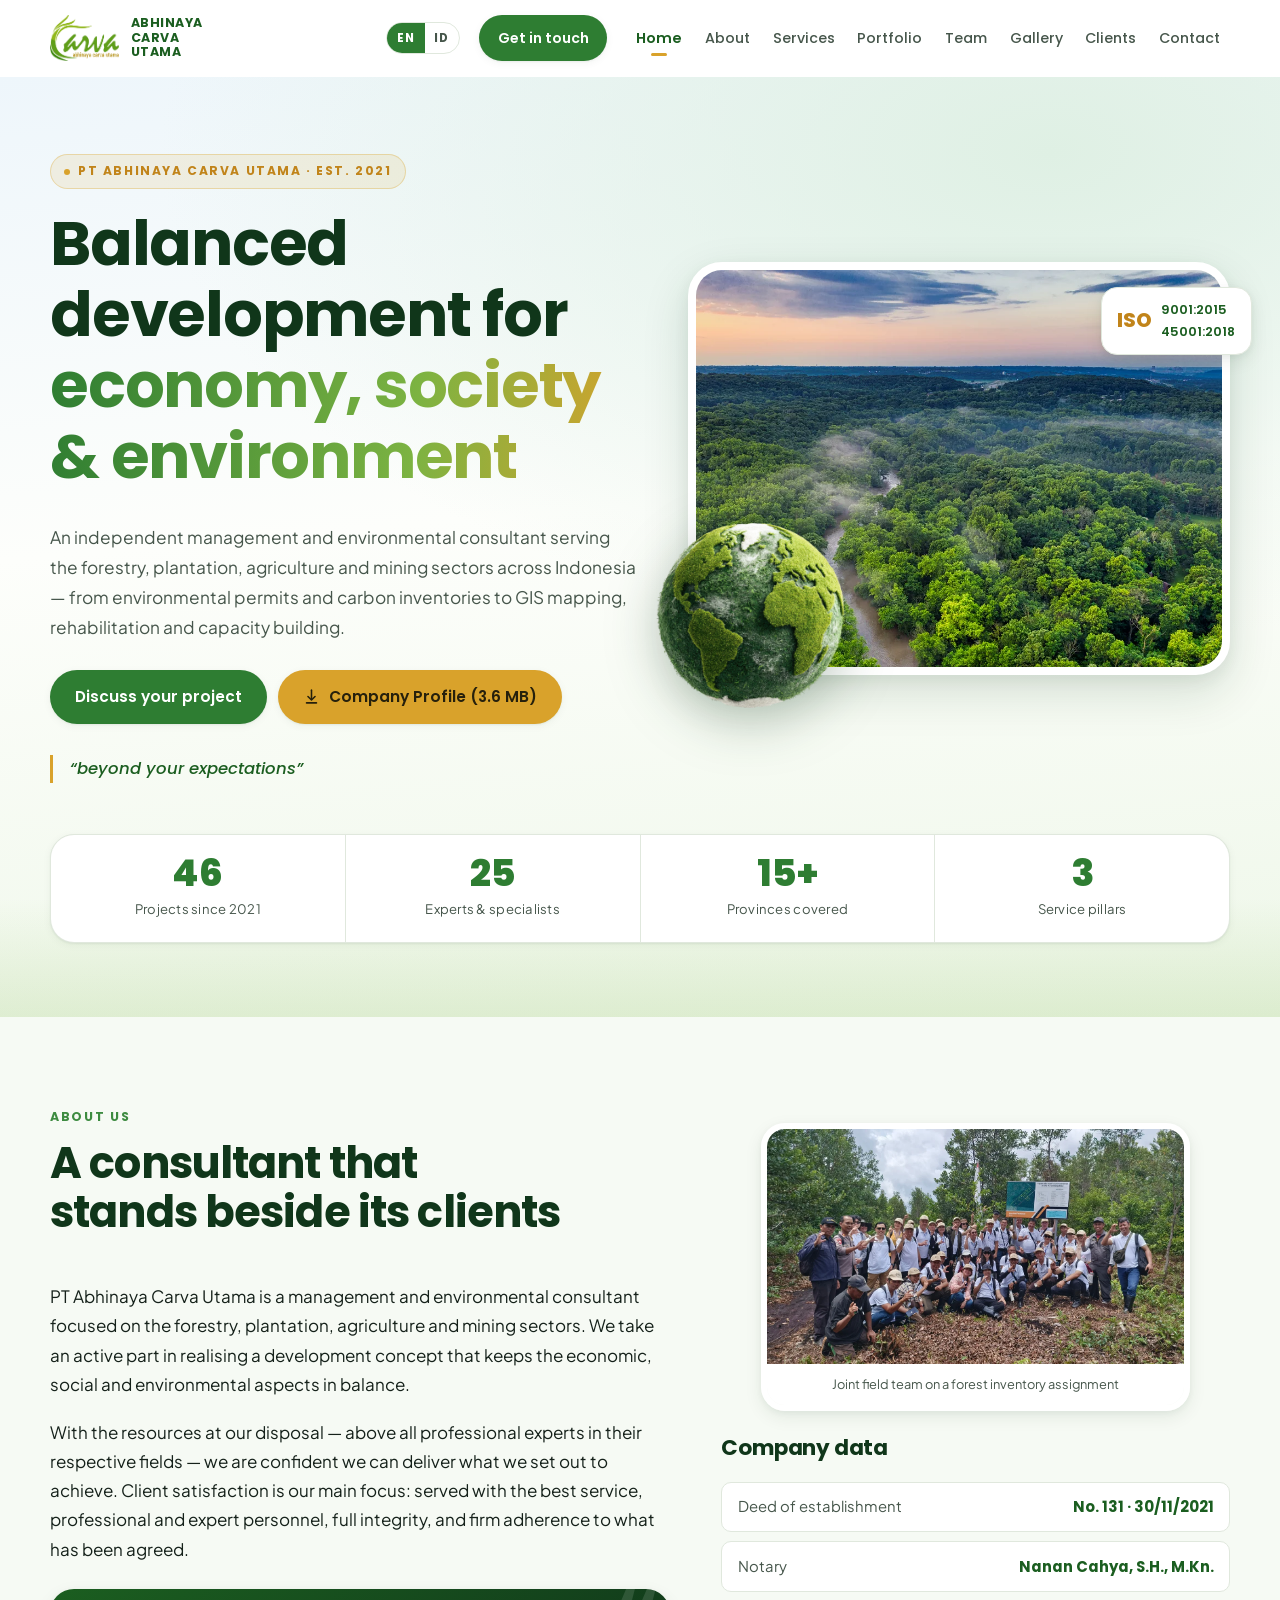
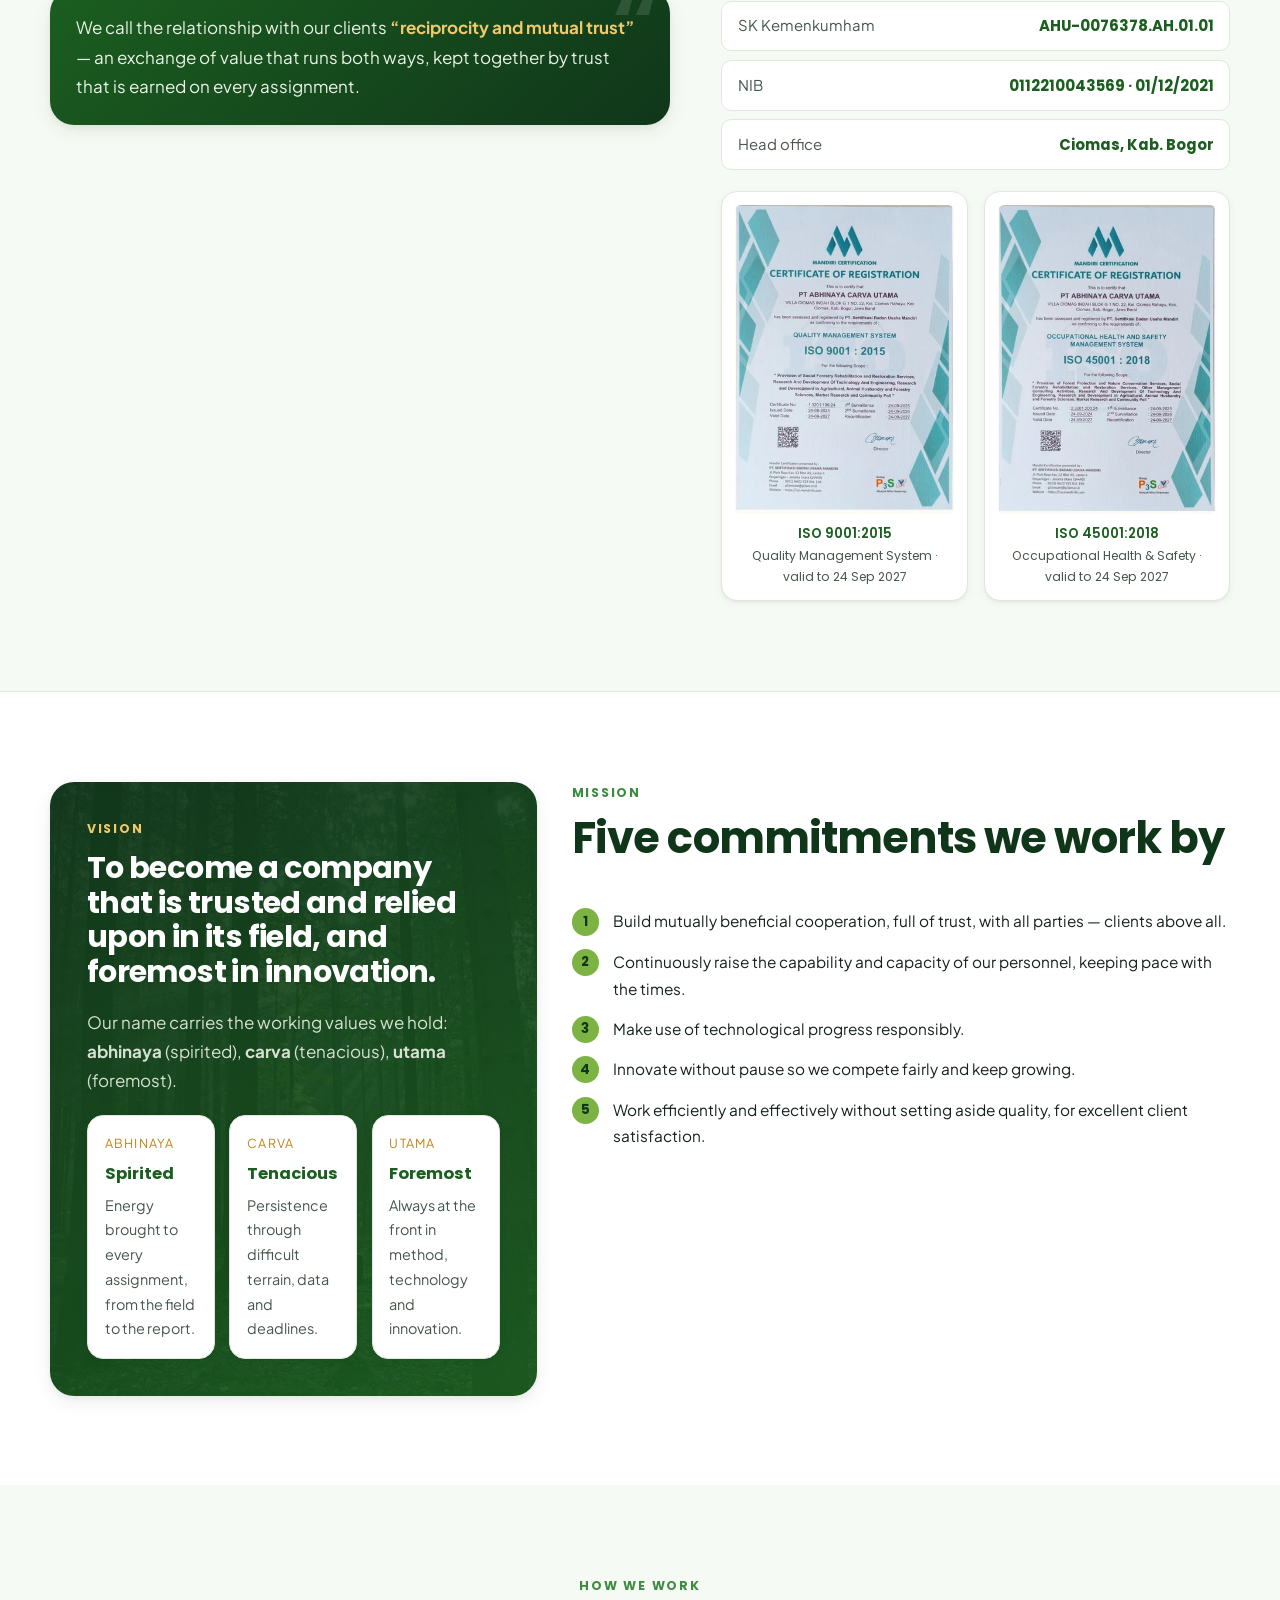
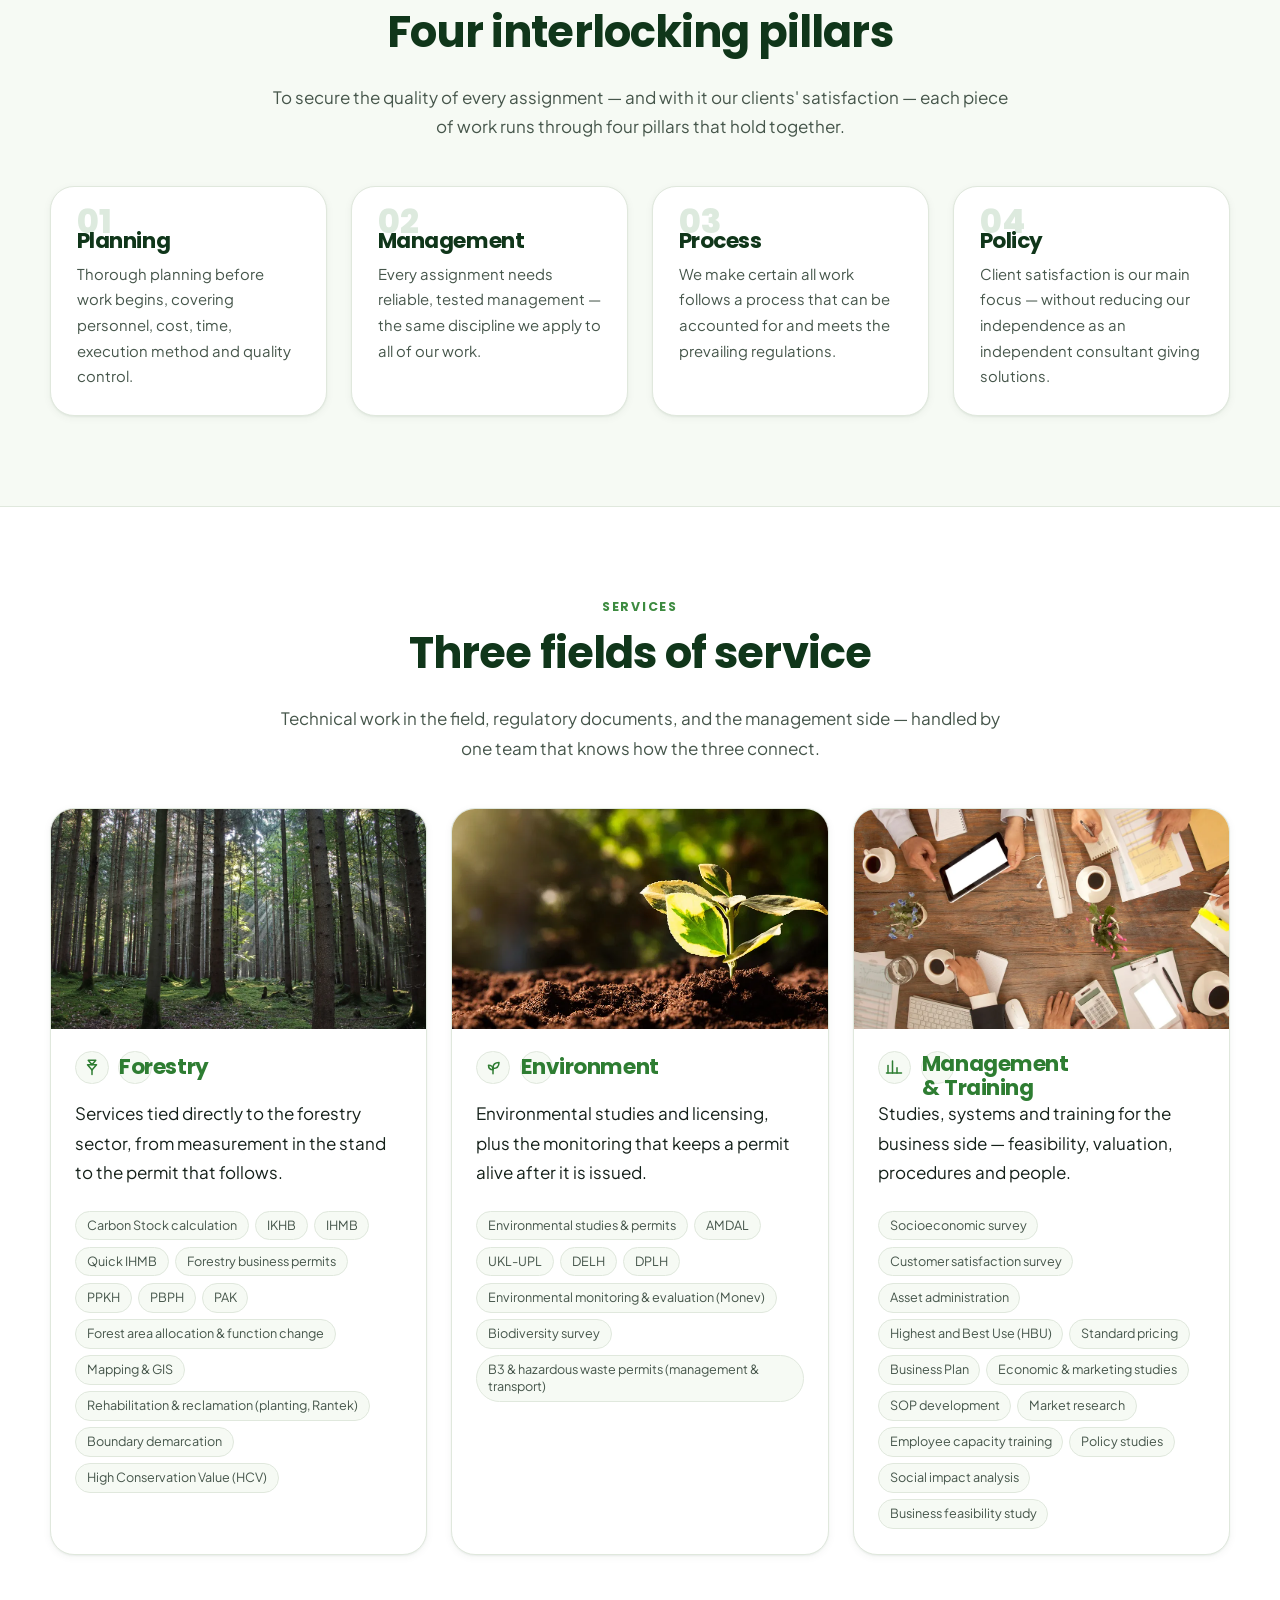
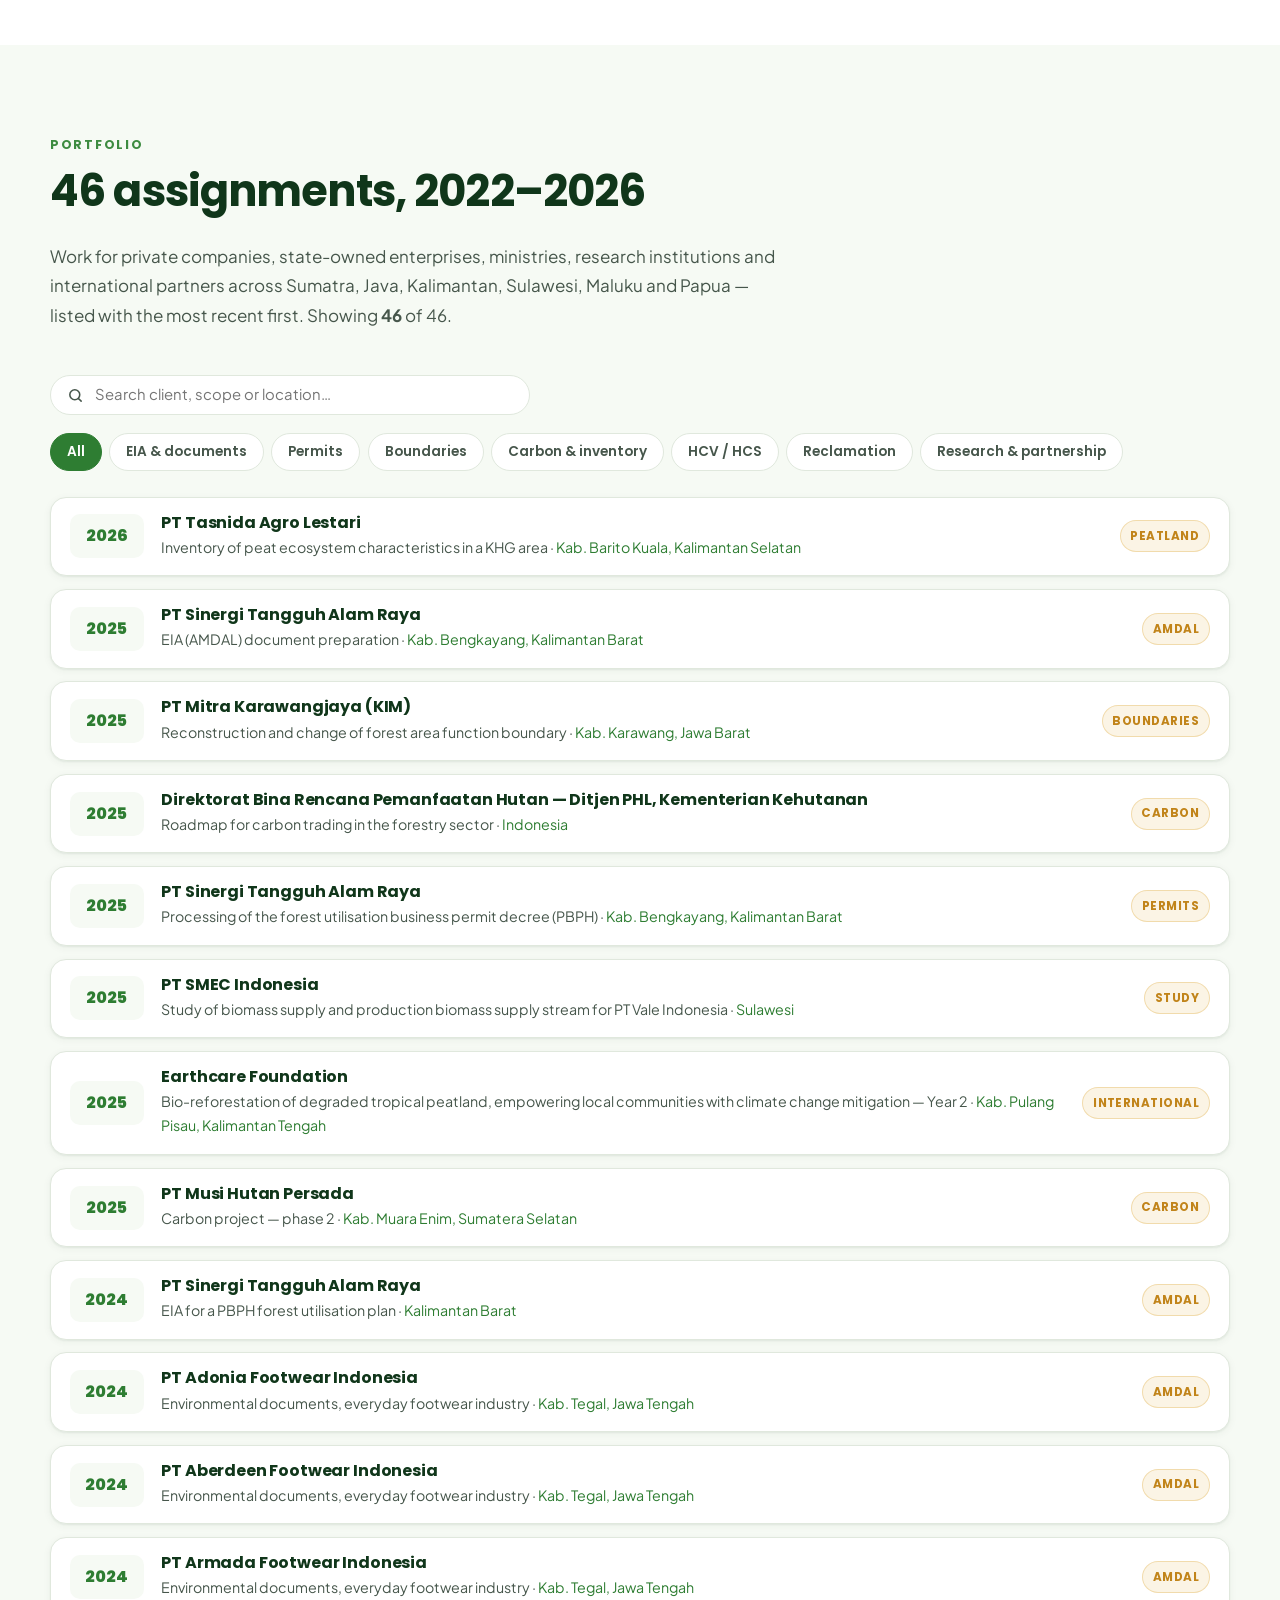
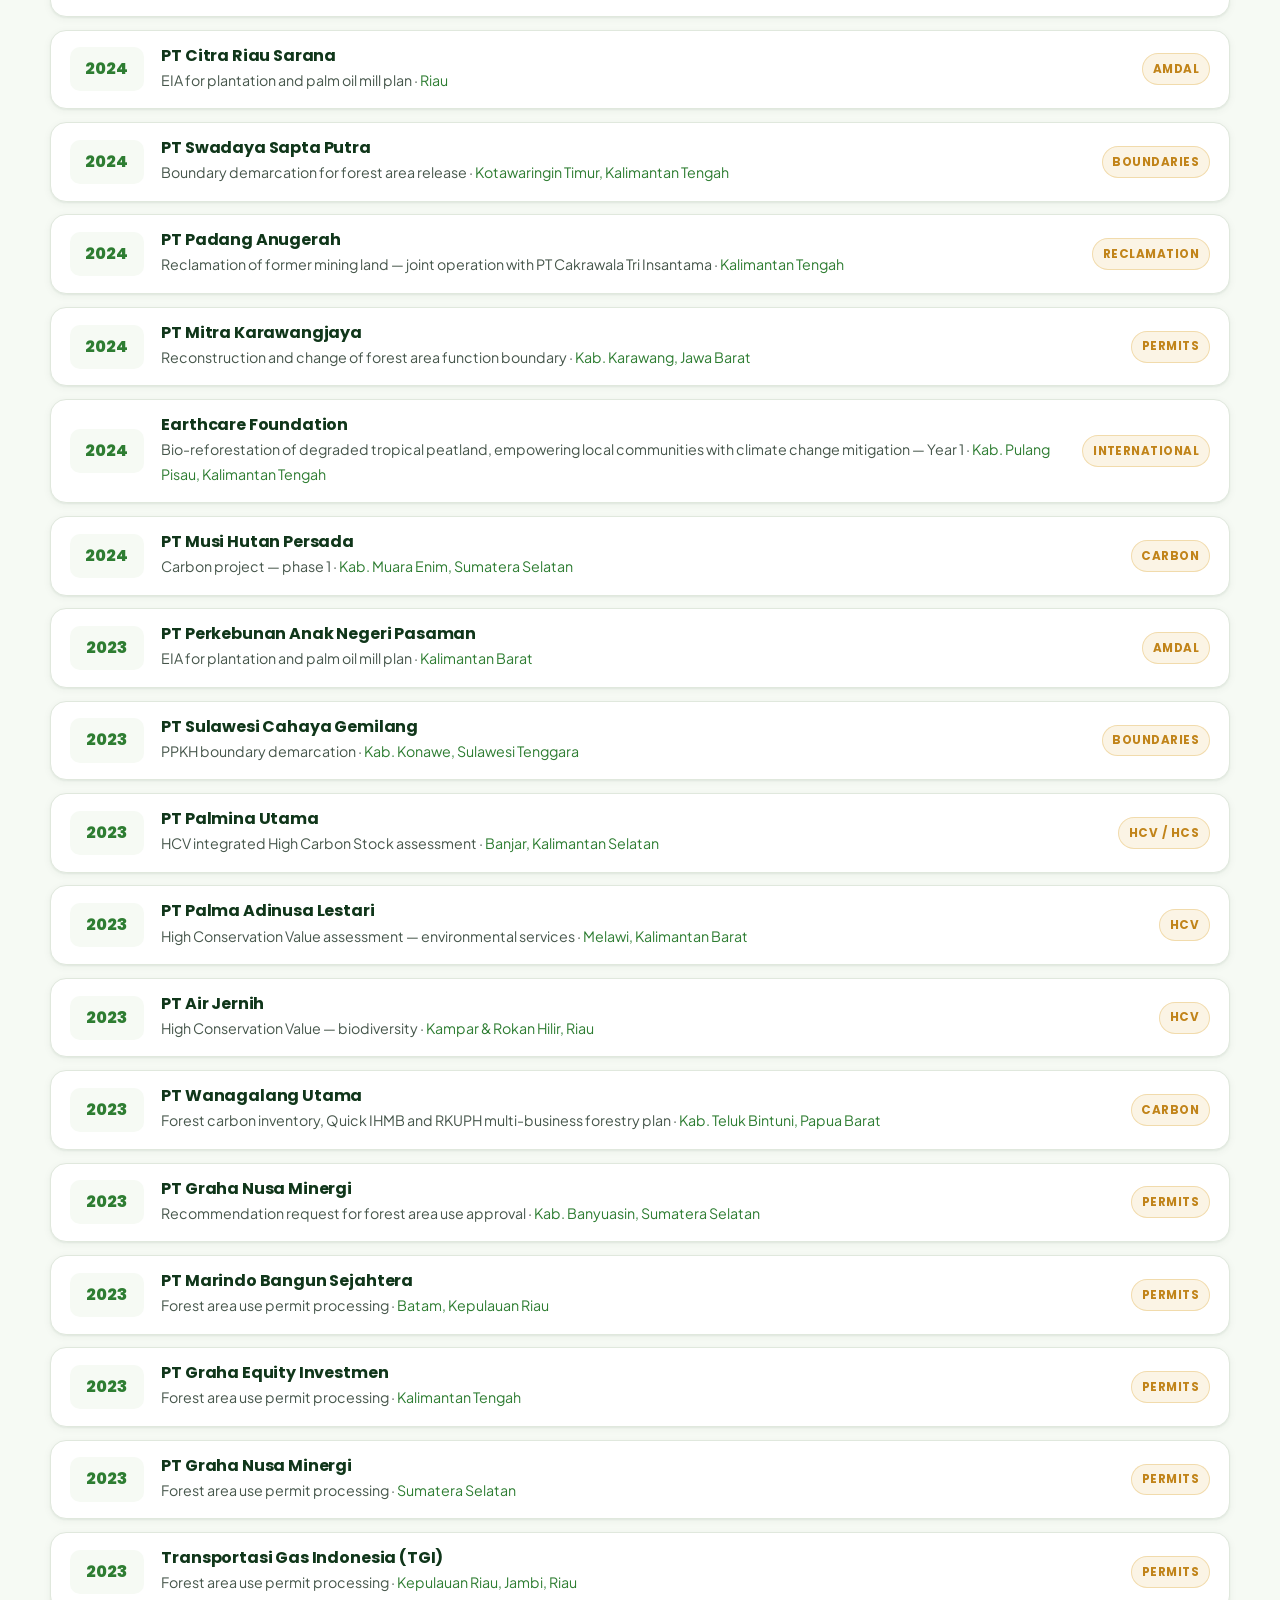
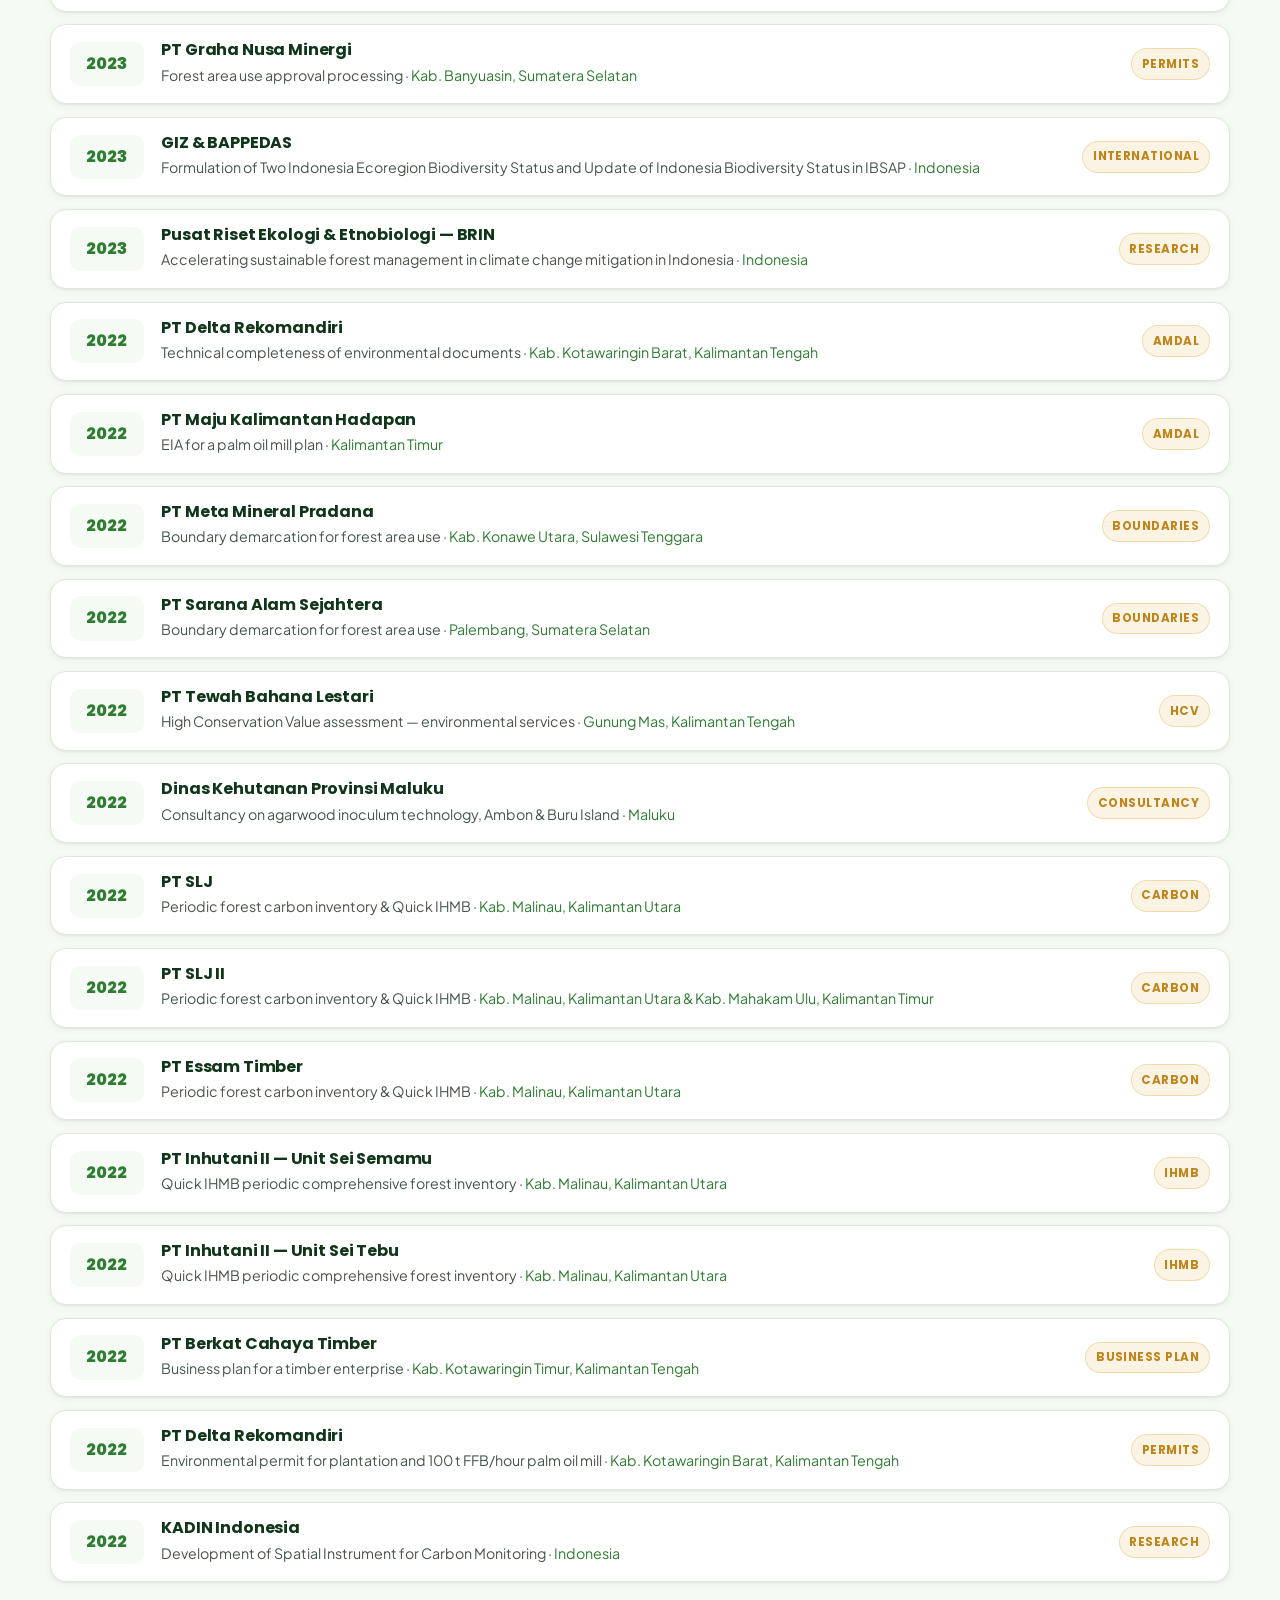
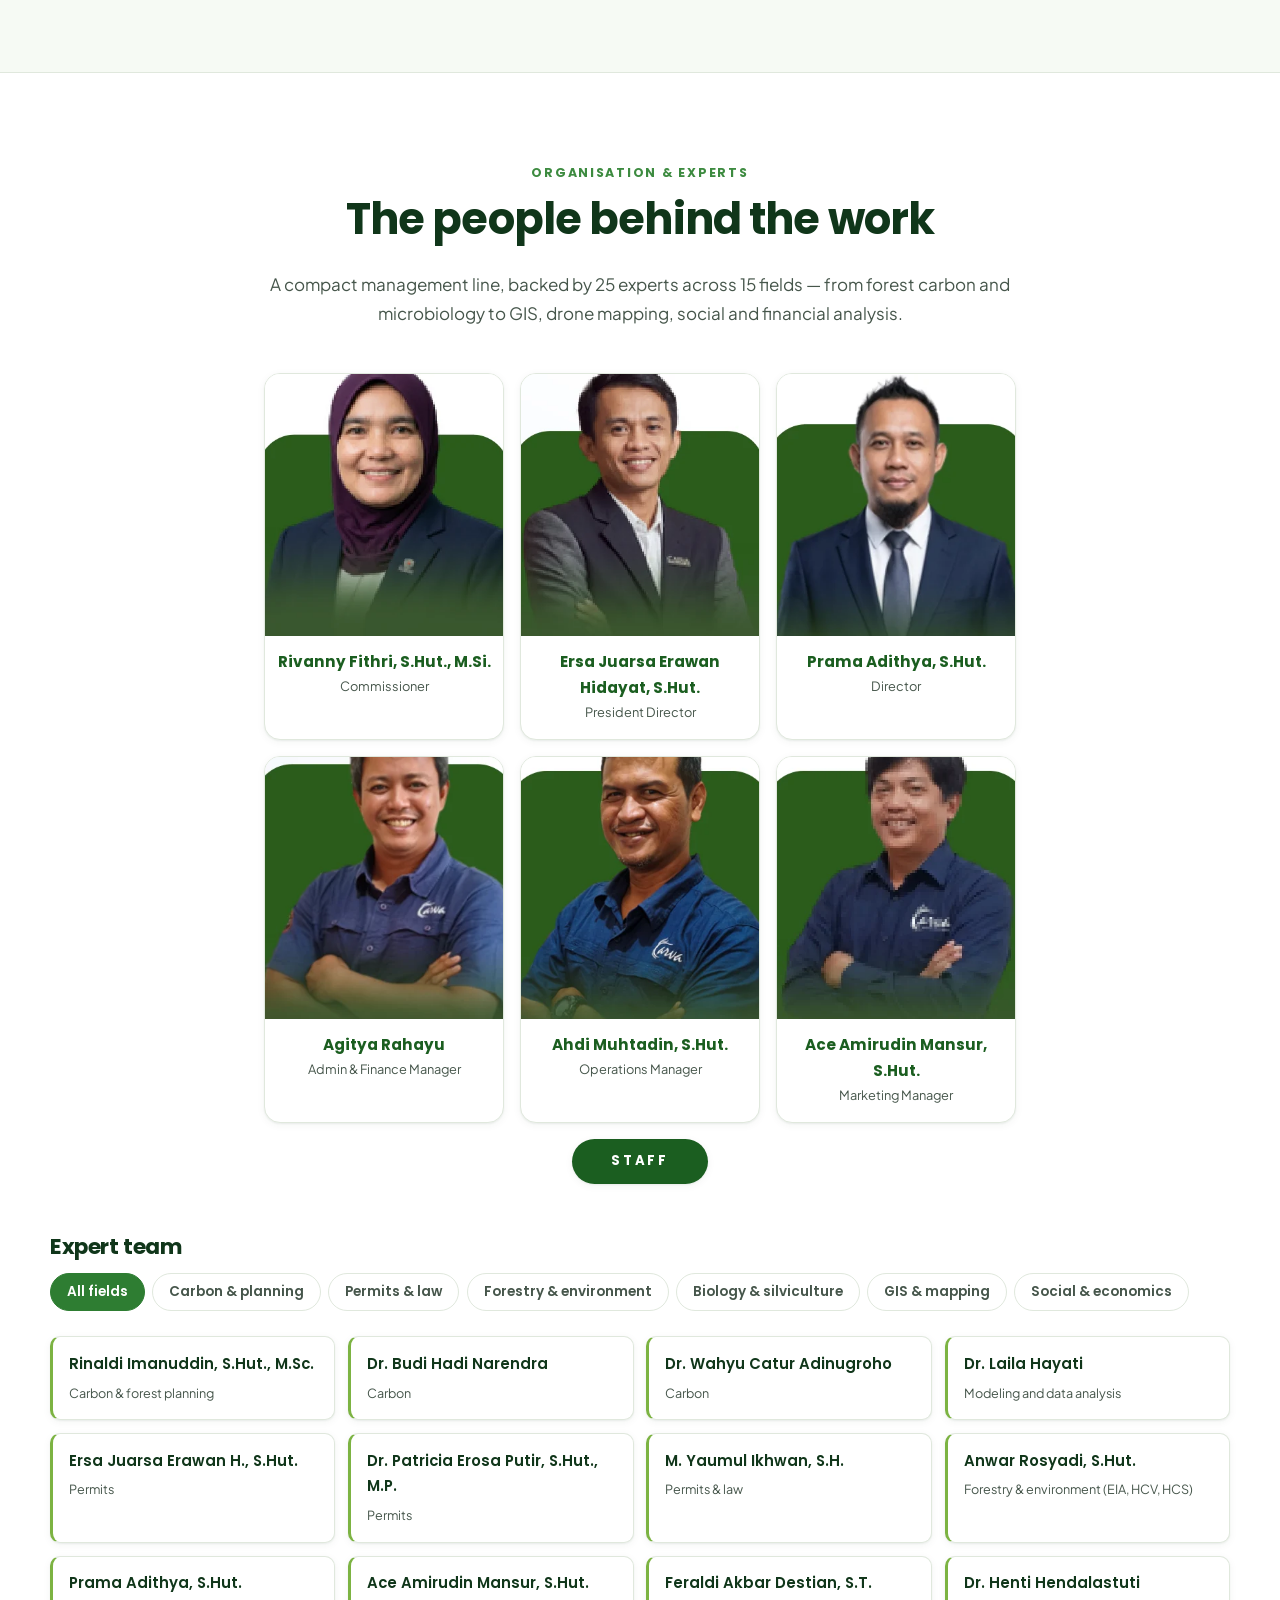
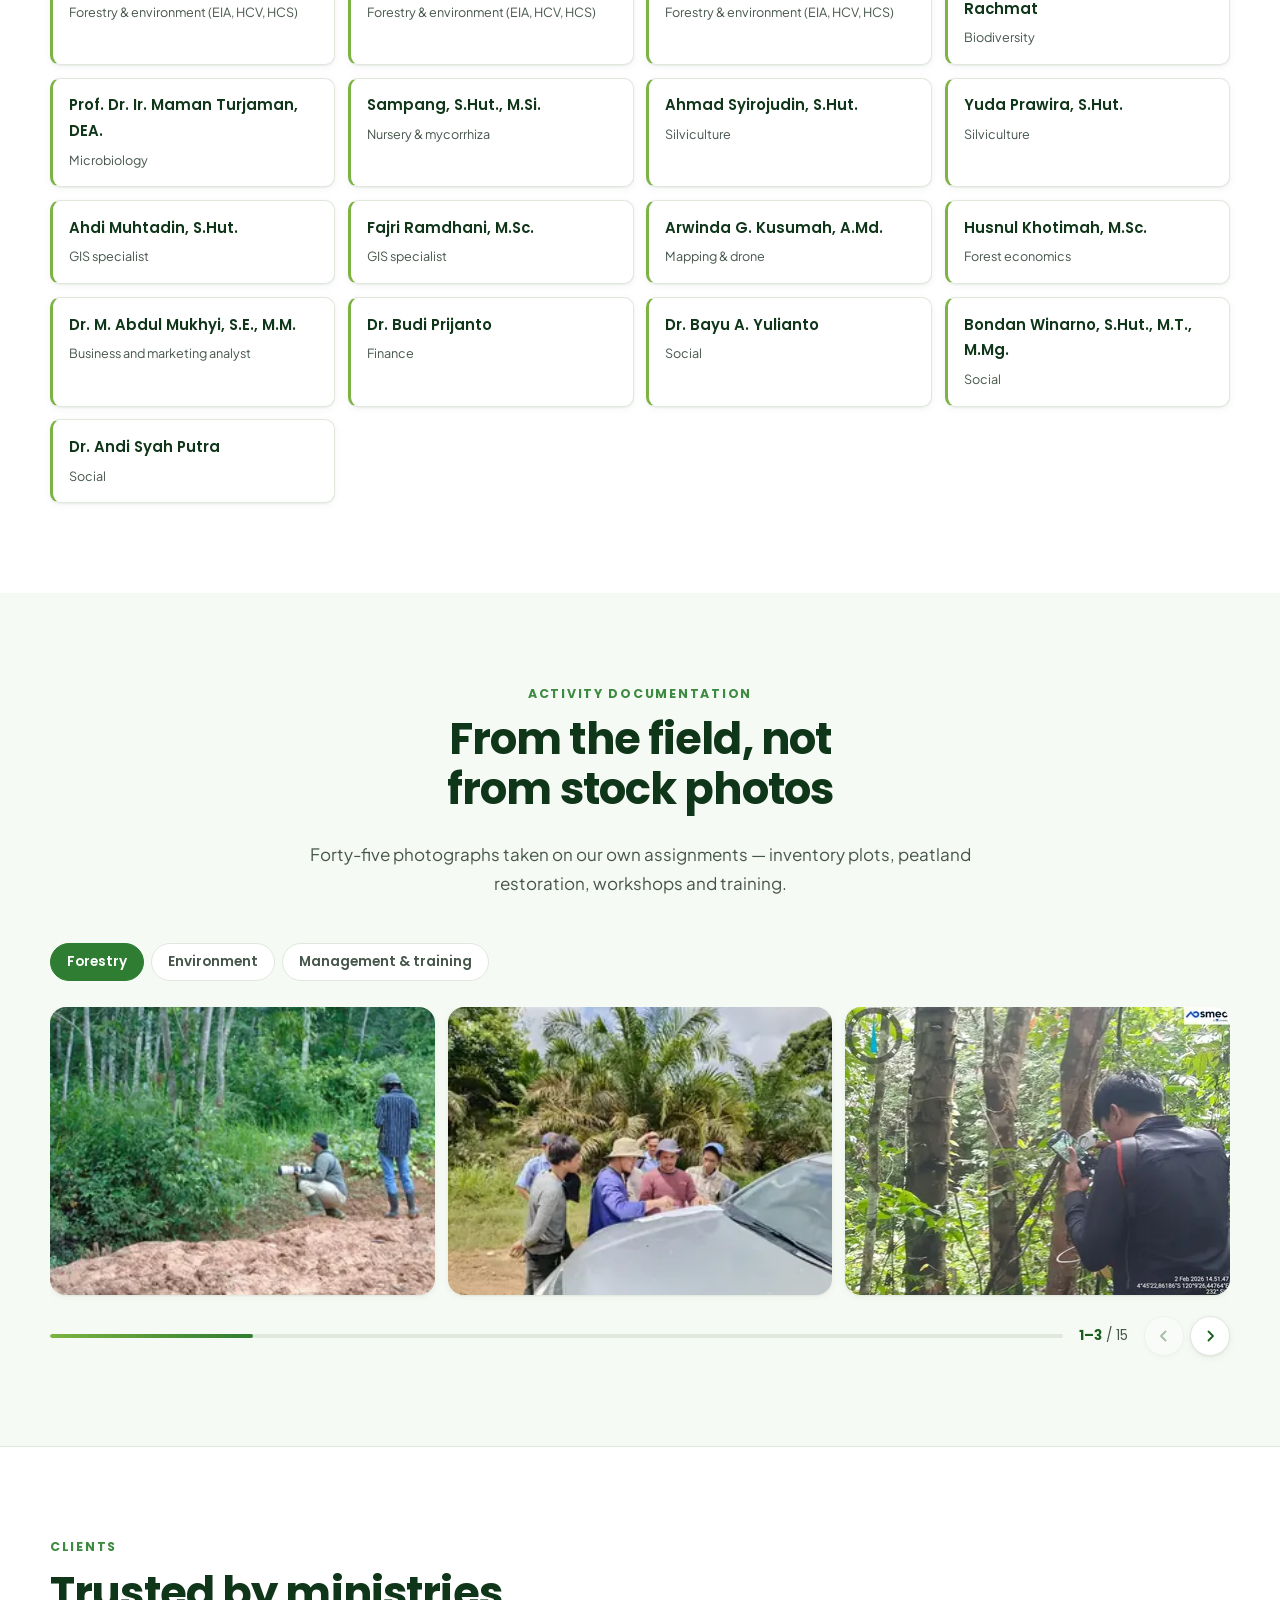
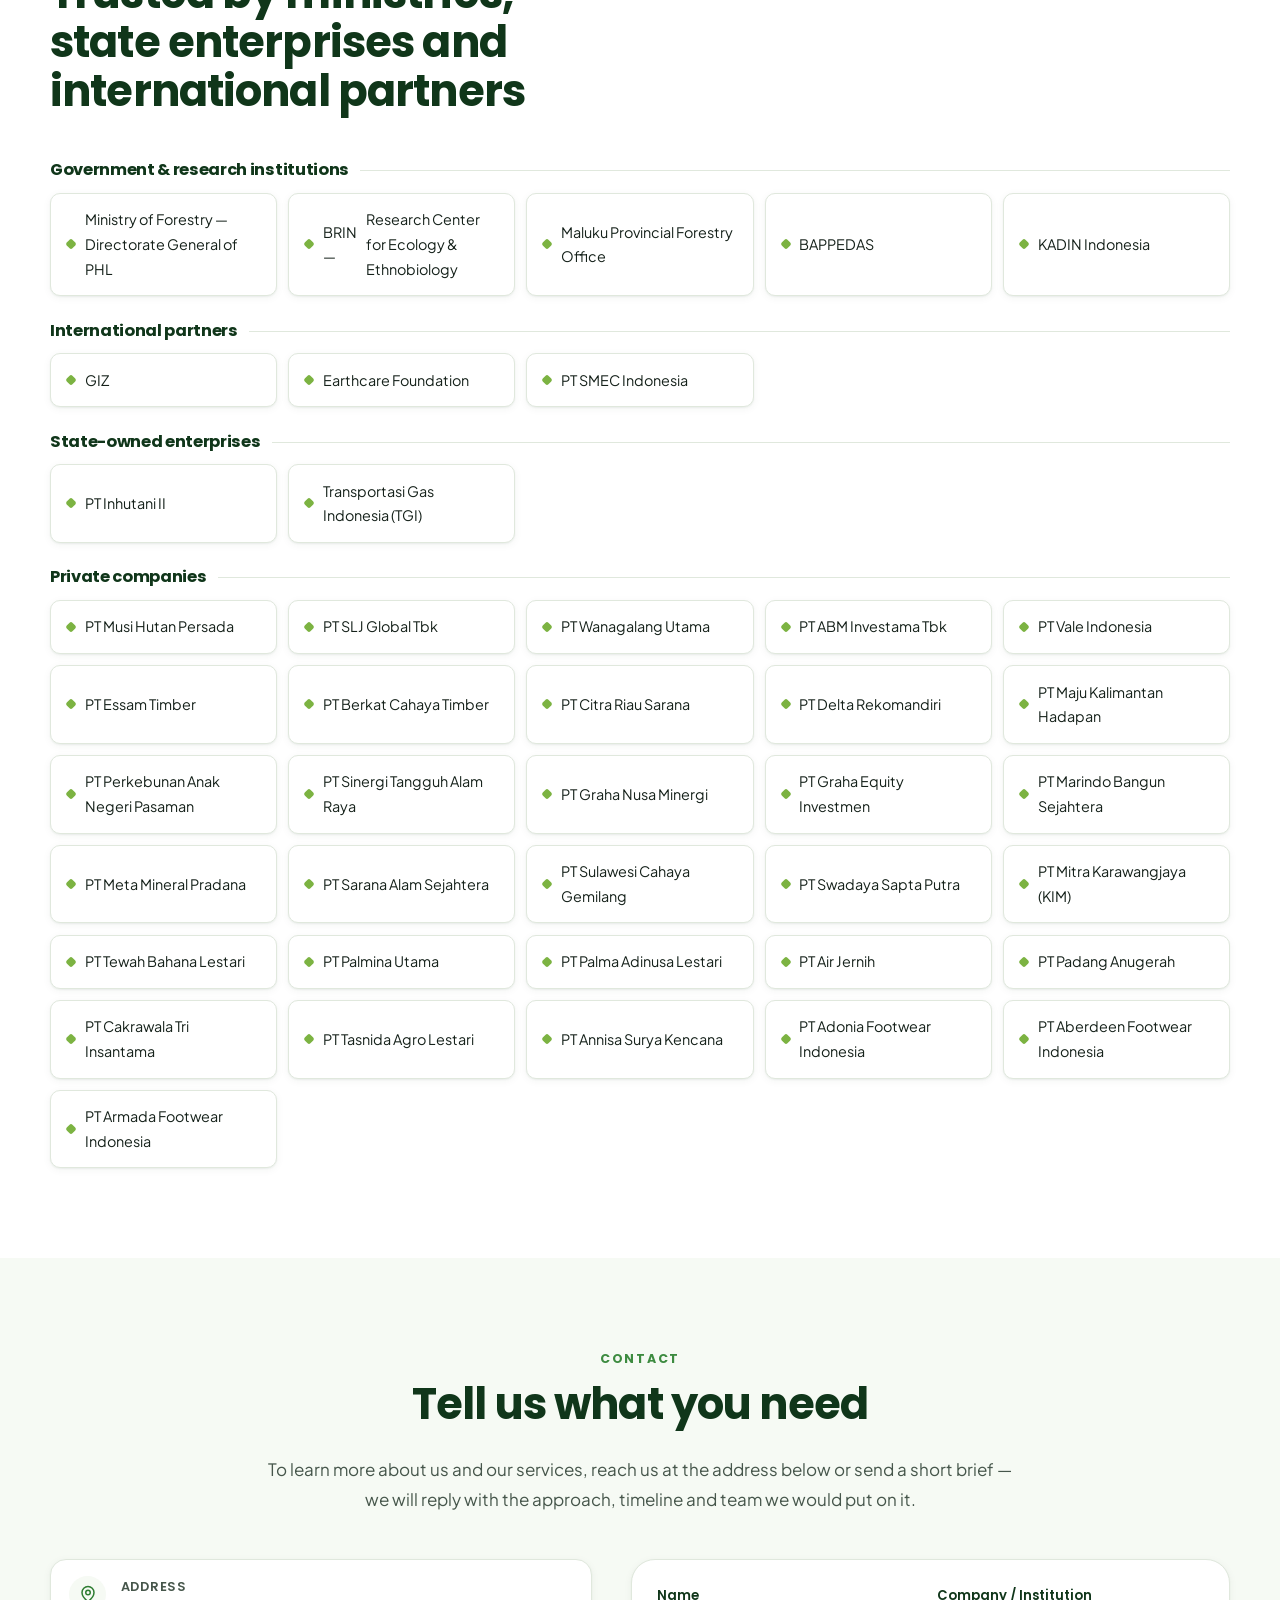
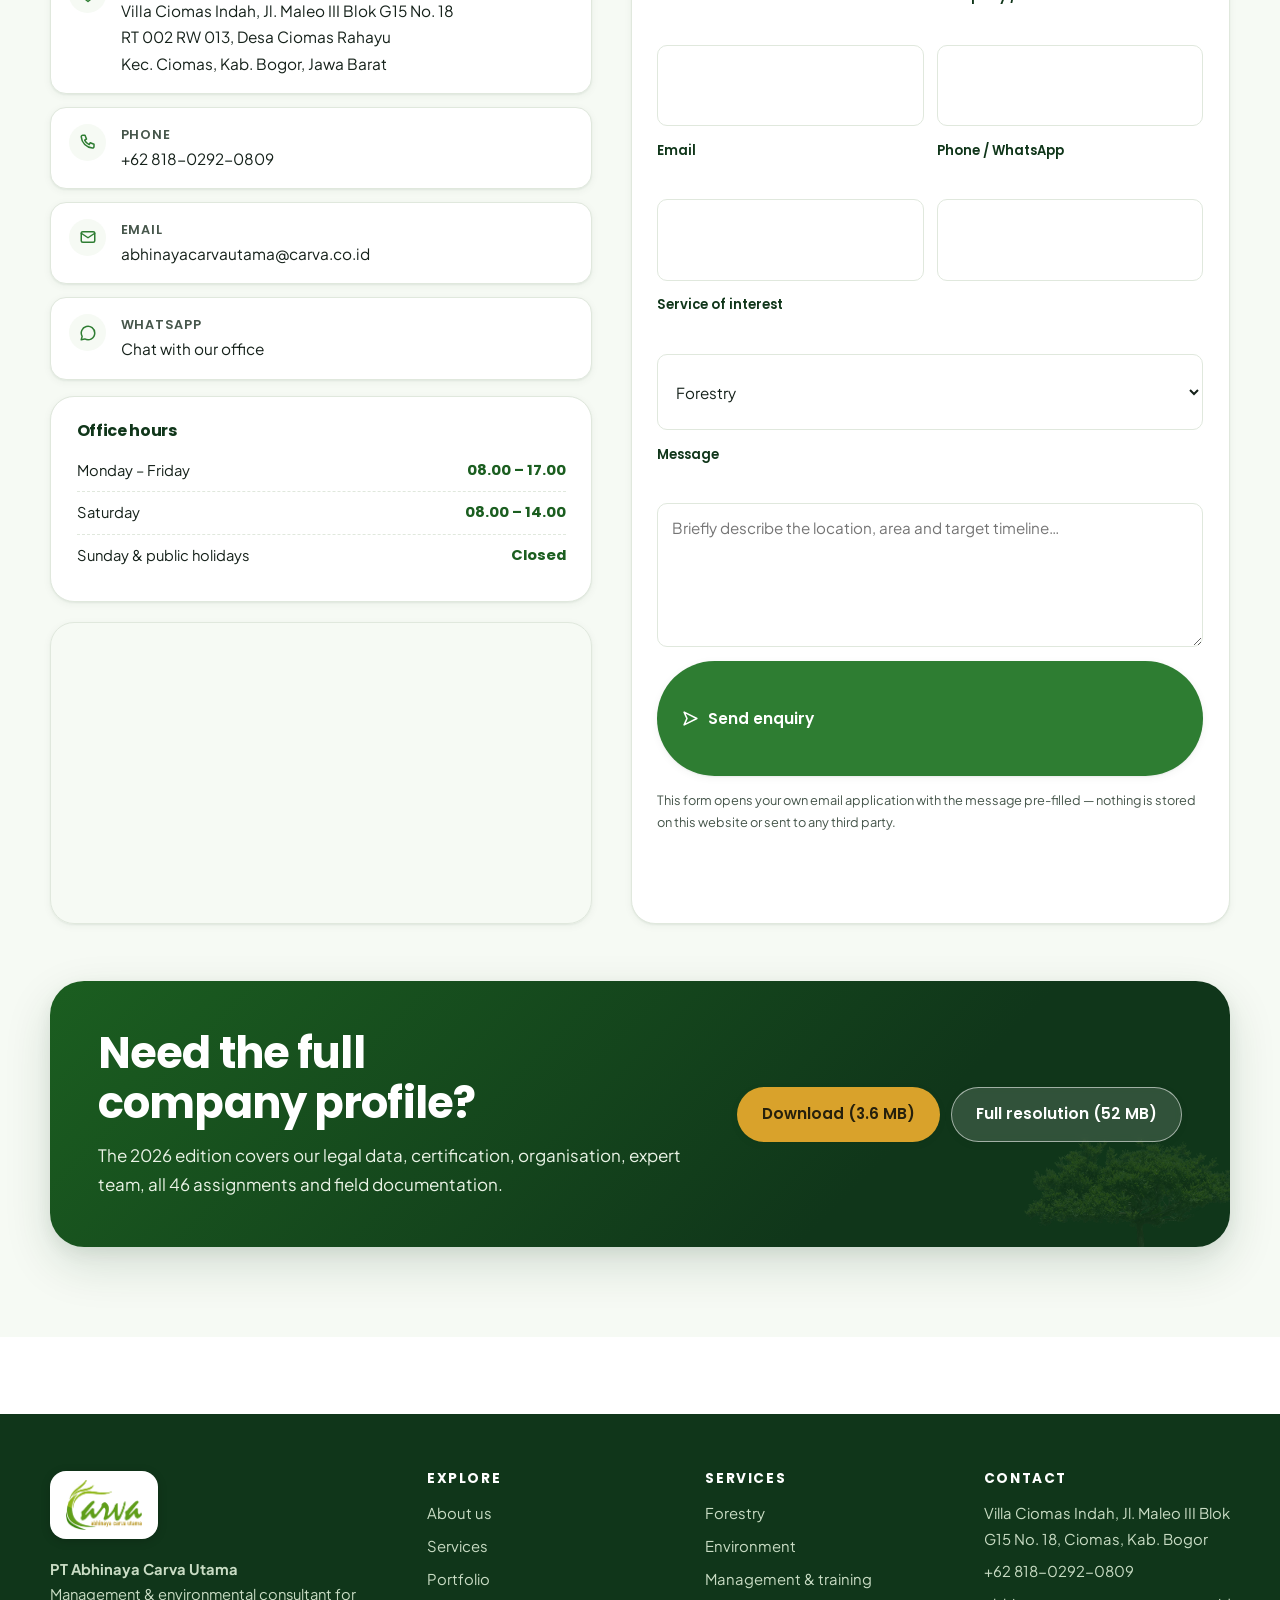
==== commit fa5a912a: "Urutkan portofolio menurut tahun, terbaru di atas 46 butir sebelumnya dikelompokkan per kategori; ki" ====
--- a/index.html
+++ b/index.html
@@ -342,8 +342,8 @@
       <span class="eyebrow"><span data-l="en">Portfolio</span><span data-l="id">Portofolio</span></span>
       <h2><span data-l="en">46 assignments, 2022–2026</span><span data-l="id">46 penugasan, 2022–2026</span></h2>
       <p>
-        <span data-l="en">Work for private companies, state-owned enterprises, ministries, research institutions and international partners across Sumatra, Java, Kalimantan, Sulawesi, Maluku and Papua. Showing <b class="pf-count">46</b> of 46.</span>
-        <span data-l="id">Pekerjaan untuk perusahaan swasta, BUMN, kementerian, lembaga riset, dan mitra internasional di Sumatera, Jawa, Kalimantan, Sulawesi, Maluku, dan Papua. Menampilkan <b class="pf-count">46</b> dari 46.</span>
+        <span data-l="en">Work for private companies, state-owned enterprises, ministries, research institutions and international partners across Sumatra, Java, Kalimantan, Sulawesi, Maluku and Papua — listed with the most recent first. Showing <b class="pf-count">46</b> of 46.</span>
+        <span data-l="id">Pekerjaan untuk perusahaan swasta, BUMN, kementerian, lembaga riset, dan mitra internasional di Sumatera, Jawa, Kalimantan, Sulawesi, Maluku, dan Papua — diurutkan dari yang terbaru. Menampilkan <b class="pf-count">46</b> dari 46.</span>
       </p>
     </div>
 
@@ -364,66 +364,57 @@
     </div>
 
     <div class="pf" id="pf-list">
-      <!-- AMDAL & dokumen lingkungan -->
-      <article class="pf-item" data-cat="amdal"><div class="pf-year">2022</div><div><h3>PT Delta Rekomandiri</h3><p><span data-l="en">Technical completeness of environmental documents</span><span data-l="id">Penyusunan kelengkapan teknis dokumen lingkungan</span> · <em>Kab. Kotawaringin Barat, Kalimantan Tengah</em></p></div><span class="pf-cat">AMDAL</span></article>
-      <article class="pf-item" data-cat="amdal"><div class="pf-year">2022</div><div><h3>PT Maju Kalimantan Hadapan</h3><p><span data-l="en">EIA for a palm oil mill plan</span><span data-l="id">AMDAL rencana kegiatan pabrik kelapa sawit</span> · <em>Kalimantan Timur</em></p></div><span class="pf-cat">AMDAL</span></article>
-      <article class="pf-item" data-cat="amdal"><div class="pf-year">2023</div><div><h3>PT Perkebunan Anak Negeri Pasaman</h3><p><span data-l="en">EIA for plantation and palm oil mill plan</span><span data-l="id">AMDAL rencana kegiatan kebun &amp; pabrik kelapa sawit</span> · <em>Kalimantan Barat</em></p></div><span class="pf-cat">AMDAL</span></article>
+      <!-- 2026 -->
+      <article class="pf-item" data-cat="riset"><div class="pf-year">2026</div><div><h3>PT Tasnida Agro Lestari</h3><p><span data-l="en">Inventory of peat ecosystem characteristics in a KHG area</span><span data-l="id">Inventarisasi karakteristik ekosistem gambut pada daerah KHG</span> · <em>Kab. Barito Kuala, Kalimantan Selatan</em></p></div><span class="pf-cat"><span data-l="en">Peatland</span><span data-l="id">Gambut</span></span></article>
+      <!-- 2025 -->
+      <article class="pf-item" data-cat="amdal"><div class="pf-year">2025</div><div><h3>PT Sinergi Tangguh Alam Raya</h3><p><span data-l="en">EIA (AMDAL) document preparation</span><span data-l="id">Penyusunan dokumen AMDAL</span> · <em>Kab. Bengkayang, Kalimantan Barat</em></p></div><span class="pf-cat">AMDAL</span></article>
+      <article class="pf-item" data-cat="batas"><div class="pf-year">2025</div><div><h3>PT Mitra Karawangjaya (KIM)</h3><p><span data-l="en">Reconstruction and change of forest area function boundary</span><span data-l="id">Rekonstruksi dan perubahan batas fungsi kawasan hutan</span> · <em>Kab. Karawang, Jawa Barat</em></p></div><span class="pf-cat"><span data-l="en">Boundaries</span><span data-l="id">Tata batas</span></span></article>
+      <article class="pf-item" data-cat="karbon"><div class="pf-year">2025</div><div><h3>Direktorat Bina Rencana Pemanfaatan Hutan — Ditjen PHL, Kementerian Kehutanan</h3><p><span data-l="en">Roadmap for carbon trading in the forestry sector</span><span data-l="id">Penyusunan peta jalan perdagangan karbon sektor kehutanan</span> · <em>Indonesia</em></p></div><span class="pf-cat"><span data-l="en">Carbon</span><span data-l="id">Karbon</span></span></article>
+      <article class="pf-item" data-cat="izin"><div class="pf-year">2025</div><div><h3>PT Sinergi Tangguh Alam Raya</h3><p><span data-l="en">Processing of the forest utilisation business permit decree (PBPH)</span><span data-l="id">Pengurusan SK perizinan berusaha pemanfaatan hutan</span> · <em>Kab. Bengkayang, Kalimantan Barat</em></p></div><span class="pf-cat"><span data-l="en">Permits</span><span data-l="id">Perizinan</span></span></article>
+      <article class="pf-item" data-cat="riset"><div class="pf-year">2025</div><div><h3>PT SMEC Indonesia</h3><p>Study of biomass supply and production biomass supply stream <span data-l="en">for</span><span data-l="id">a.n.</span> PT Vale Indonesia · <em>Sulawesi</em></p></div><span class="pf-cat"><span data-l="en">Study</span><span data-l="id">Kajian</span></span></article>
+      <article class="pf-item" data-cat="riset"><div class="pf-year">2025</div><div><h3>Earthcare Foundation</h3><p>Bio-reforestation of degraded tropical peatland, empowering local communities with climate change mitigation — <span data-l="en">Year 2</span><span data-l="id">Tahun 2</span> · <em>Kab. Pulang Pisau, Kalimantan Tengah</em></p></div><span class="pf-cat"><span data-l="en">International</span><span data-l="id">Internasional</span></span></article>
+      <article class="pf-item" data-cat="riset"><div class="pf-year">2025</div><div><h3>PT Musi Hutan Persada</h3><p><span data-l="en">Carbon project — phase 2</span><span data-l="id">Proyek karbon — tahap 2</span> · <em>Kab. Muara Enim, Sumatera Selatan</em></p></div><span class="pf-cat"><span data-l="en">Carbon</span><span data-l="id">Karbon</span></span></article>
+      <!-- 2024 -->
       <article class="pf-item" data-cat="amdal"><div class="pf-year">2024</div><div><h3>PT Sinergi Tangguh Alam Raya</h3><p><span data-l="en">EIA for a PBPH forest utilisation plan</span><span data-l="id">AMDAL rencana kegiatan PBPH</span> · <em>Kalimantan Barat</em></p></div><span class="pf-cat">AMDAL</span></article>
       <article class="pf-item" data-cat="amdal"><div class="pf-year">2024</div><div><h3>PT Adonia Footwear Indonesia</h3><p><span data-l="en">Environmental documents, everyday footwear industry</span><span data-l="id">Penyusunan dokumen lingkungan, industri alas kaki keperluan sehari-hari</span> · <em>Kab. Tegal, Jawa Tengah</em></p></div><span class="pf-cat">AMDAL</span></article>
       <article class="pf-item" data-cat="amdal"><div class="pf-year">2024</div><div><h3>PT Aberdeen Footwear Indonesia</h3><p><span data-l="en">Environmental documents, everyday footwear industry</span><span data-l="id">Penyusunan dokumen lingkungan, industri alas kaki keperluan sehari-hari</span> · <em>Kab. Tegal, Jawa Tengah</em></p></div><span class="pf-cat">AMDAL</span></article>
       <article class="pf-item" data-cat="amdal"><div class="pf-year">2024</div><div><h3>PT Armada Footwear Indonesia</h3><p><span data-l="en">Environmental documents, everyday footwear industry</span><span data-l="id">Penyusunan dokumen lingkungan, industri alas kaki keperluan sehari-hari</span> · <em>Kab. Tegal, Jawa Tengah</em></p></div><span class="pf-cat">AMDAL</span></article>
       <article class="pf-item" data-cat="amdal"><div class="pf-year">2024</div><div><h3>PT Citra Riau Sarana</h3><p><span data-l="en">EIA for plantation and palm oil mill plan</span><span data-l="id">AMDAL rencana kegiatan kebun &amp; pabrik kelapa sawit</span> · <em>Riau</em></p></div><span class="pf-cat">AMDAL</span></article>
-      <article class="pf-item" data-cat="amdal"><div class="pf-year">2025</div><div><h3>PT Sinergi Tangguh Alam Raya</h3><p><span data-l="en">EIA (AMDAL) document preparation</span><span data-l="id">Penyusunan dokumen AMDAL</span> · <em>Kab. Bengkayang, Kalimantan Barat</em></p></div><span class="pf-cat">AMDAL</span></article>
-
-      <!-- Tata batas -->
-      <article class="pf-item" data-cat="batas"><div class="pf-year">2022</div><div><h3>PT Meta Mineral Pradana</h3><p><span data-l="en">Boundary demarcation for forest area use</span><span data-l="id">Tata batas penggunaan kawasan hutan</span> · <em>Kab. Konawe Utara, Sulawesi Tenggara</em></p></div><span class="pf-cat"><span data-l="en">Boundaries</span><span data-l="id">Tata batas</span></span></article>
-      <article class="pf-item" data-cat="batas"><div class="pf-year">2022</div><div><h3>PT Sarana Alam Sejahtera</h3><p><span data-l="en">Boundary demarcation for forest area use</span><span data-l="id">Tata batas penggunaan kawasan hutan</span> · <em>Palembang, Sumatera Selatan</em></p></div><span class="pf-cat"><span data-l="en">Boundaries</span><span data-l="id">Tata batas</span></span></article>
+      <article class="pf-item" data-cat="batas"><div class="pf-year">2024</div><div><h3>PT Swadaya Sapta Putra</h3><p><span data-l="en">Boundary demarcation for forest area release</span><span data-l="id">Tata batas pelepasan kawasan hutan</span> · <em>Kotawaringin Timur, Kalimantan Tengah</em></p></div><span class="pf-cat"><span data-l="en">Boundaries</span><span data-l="id">Tata batas</span></span></article>
+      <article class="pf-item" data-cat="reklamasi"><div class="pf-year">2024</div><div><h3>PT Padang Anugerah</h3><p><span data-l="en">Reclamation of former mining land — joint operation with PT Cakrawala Tri Insantama</span><span data-l="id">Reklamasi lahan bekas tambang — KSO dengan PT Cakrawala Tri Insantama</span> · <em>Kalimantan Tengah</em></p></div><span class="pf-cat"><span data-l="en">Reclamation</span><span data-l="id">Reklamasi</span></span></article>
+      <article class="pf-item" data-cat="izin"><div class="pf-year">2024</div><div><h3>PT Mitra Karawangjaya</h3><p><span data-l="en">Reconstruction and change of forest area function boundary</span><span data-l="id">Rekonstruksi &amp; perubahan batas fungsi kawasan hutan</span> · <em>Kab. Karawang, Jawa Barat</em></p></div><span class="pf-cat"><span data-l="en">Permits</span><span data-l="id">Perizinan</span></span></article>
+      <article class="pf-item" data-cat="riset"><div class="pf-year">2024</div><div><h3>Earthcare Foundation</h3><p>Bio-reforestation of degraded tropical peatland, empowering local communities with climate change mitigation — <span data-l="en">Year 1</span><span data-l="id">Tahun 1</span> · <em>Kab. Pulang Pisau, Kalimantan Tengah</em></p></div><span class="pf-cat"><span data-l="en">International</span><span data-l="id">Internasional</span></span></article>
+      <article class="pf-item" data-cat="riset"><div class="pf-year">2024</div><div><h3>PT Musi Hutan Persada</h3><p><span data-l="en">Carbon project — phase 1</span><span data-l="id">Proyek karbon — tahap 1</span> · <em>Kab. Muara Enim, Sumatera Selatan</em></p></div><span class="pf-cat"><span data-l="en">Carbon</span><span data-l="id">Karbon</span></span></article>
+      <!-- 2023 -->
+      <article class="pf-item" data-cat="amdal"><div class="pf-year">2023</div><div><h3>PT Perkebunan Anak Negeri Pasaman</h3><p><span data-l="en">EIA for plantation and palm oil mill plan</span><span data-l="id">AMDAL rencana kegiatan kebun &amp; pabrik kelapa sawit</span> · <em>Kalimantan Barat</em></p></div><span class="pf-cat">AMDAL</span></article>
       <article class="pf-item" data-cat="batas"><div class="pf-year">2023</div><div><h3>PT Sulawesi Cahaya Gemilang</h3><p><span data-l="en">PPKH boundary demarcation</span><span data-l="id">Tata batas PPKH</span> · <em>Kab. Konawe, Sulawesi Tenggara</em></p></div><span class="pf-cat"><span data-l="en">Boundaries</span><span data-l="id">Tata batas</span></span></article>
-      <article class="pf-item" data-cat="batas"><div class="pf-year">2024</div><div><h3>PT Swadaya Sapta Putra</h3><p><span data-l="en">Boundary demarcation for forest area release</span><span data-l="id">Tata batas pelepasan kawasan hutan</span> · <em>Kotawaringin Timur, Kalimantan Tengah</em></p></div><span class="pf-cat"><span data-l="en">Boundaries</span><span data-l="id">Tata batas</span></span></article>
-      <article class="pf-item" data-cat="batas"><div class="pf-year">2025</div><div><h3>PT Mitra Karawangjaya (KIM)</h3><p><span data-l="en">Reconstruction and change of forest area function boundary</span><span data-l="id">Rekonstruksi dan perubahan batas fungsi kawasan hutan</span> · <em>Kab. Karawang, Jawa Barat</em></p></div><span class="pf-cat"><span data-l="en">Boundaries</span><span data-l="id">Tata batas</span></span></article>
-
-      <!-- HCV / HCS -->
-      <article class="pf-item" data-cat="hcv"><div class="pf-year">2022</div><div><h3>PT Tewah Bahana Lestari</h3><p><span data-l="en">High Conservation Value assessment — environmental services</span><span data-l="id">High Conservation Value — jasa lingkungan</span> · <em>Gunung Mas, Kalimantan Tengah</em></p></div><span class="pf-cat">HCV</span></article>
       <article class="pf-item" data-cat="hcv"><div class="pf-year">2023</div><div><h3>PT Palmina Utama</h3><p><span data-l="en">HCV integrated High Carbon Stock assessment</span><span data-l="id">HCV terintegrasi High Carbon Stock</span> · <em>Banjar, Kalimantan Selatan</em></p></div><span class="pf-cat">HCV / HCS</span></article>
       <article class="pf-item" data-cat="hcv"><div class="pf-year">2023</div><div><h3>PT Palma Adinusa Lestari</h3><p><span data-l="en">High Conservation Value assessment — environmental services</span><span data-l="id">High Conservation Value — jasa lingkungan</span> · <em>Melawi, Kalimantan Barat</em></p></div><span class="pf-cat">HCV</span></article>
       <article class="pf-item" data-cat="hcv"><div class="pf-year">2023</div><div><h3>PT Air Jernih</h3><p><span data-l="en">High Conservation Value — biodiversity</span><span data-l="id">High Conservation Value — biodiversity</span> · <em>Kampar &amp; Rokan Hilir, Riau</em></p></div><span class="pf-cat">HCV</span></article>
-
-      <!-- Karbon & IHMB -->
+      <article class="pf-item" data-cat="karbon"><div class="pf-year">2023</div><div><h3>PT Wanagalang Utama</h3><p><span data-l="en">Forest carbon inventory, Quick IHMB and RKUPH multi-business forestry plan</span><span data-l="id">Inventarisasi karbon hutan berkala, Quick IHMB, dan penyusunan RKUPH Multi Usaha Kehutanan</span> · <em>Kab. Teluk Bintuni, Papua Barat</em></p></div><span class="pf-cat"><span data-l="en">Carbon</span><span data-l="id">Karbon</span></span></article>
+      <article class="pf-item" data-cat="izin"><div class="pf-year">2023</div><div><h3>PT Graha Nusa Minergi</h3><p><span data-l="en">Recommendation request for forest area use approval</span><span data-l="id">Pengurusan permohonan rekomendasi persetujuan penggunaan kawasan hutan</span> · <em>Kab. Banyuasin, Sumatera Selatan</em></p></div><span class="pf-cat"><span data-l="en">Permits</span><span data-l="id">Perizinan</span></span></article>
+      <article class="pf-item" data-cat="izin"><div class="pf-year">2023</div><div><h3>PT Marindo Bangun Sejahtera</h3><p><span data-l="en">Forest area use permit processing</span><span data-l="id">Pengurusan perizinan penggunaan kawasan hutan</span> · <em>Batam, Kepulauan Riau</em></p></div><span class="pf-cat"><span data-l="en">Permits</span><span data-l="id">Perizinan</span></span></article>
+      <article class="pf-item" data-cat="izin"><div class="pf-year">2023</div><div><h3>PT Graha Equity Investmen</h3><p><span data-l="en">Forest area use permit processing</span><span data-l="id">Pengurusan perizinan penggunaan kawasan hutan</span> · <em>Kalimantan Tengah</em></p></div><span class="pf-cat"><span data-l="en">Permits</span><span data-l="id">Perizinan</span></span></article>
+      <article class="pf-item" data-cat="izin"><div class="pf-year">2023</div><div><h3>PT Graha Nusa Minergi</h3><p><span data-l="en">Forest area use permit processing</span><span data-l="id">Pengurusan perizinan penggunaan kawasan hutan</span> · <em>Sumatera Selatan</em></p></div><span class="pf-cat"><span data-l="en">Permits</span><span data-l="id">Perizinan</span></span></article>
+      <article class="pf-item" data-cat="izin"><div class="pf-year">2023</div><div><h3>Transportasi Gas Indonesia (TGI)</h3><p><span data-l="en">Forest area use permit processing</span><span data-l="id">Pengurusan perizinan penggunaan kawasan hutan</span> · <em>Kepulauan Riau, Jambi, Riau</em></p></div><span class="pf-cat"><span data-l="en">Permits</span><span data-l="id">Perizinan</span></span></article>
+      <article class="pf-item" data-cat="izin"><div class="pf-year">2023</div><div><h3>PT Graha Nusa Minergi</h3><p><span data-l="en">Forest area use approval processing</span><span data-l="id">Pengurusan persetujuan penggunaan kawasan hutan</span> · <em>Kab. Banyuasin, Sumatera Selatan</em></p></div><span class="pf-cat"><span data-l="en">Permits</span><span data-l="id">Perizinan</span></span></article>
+      <article class="pf-item" data-cat="riset"><div class="pf-year">2023</div><div><h3>GIZ &amp; BAPPEDAS</h3><p>Formulation of Two Indonesia Ecoregion Biodiversity Status and Update of Indonesia Biodiversity Status in IBSAP · <em>Indonesia</em></p></div><span class="pf-cat"><span data-l="en">International</span><span data-l="id">Internasional</span></span></article>
+      <article class="pf-item" data-cat="riset"><div class="pf-year">2023</div><div><h3>Pusat Riset Ekologi &amp; Etnobiologi — BRIN</h3><p><span data-l="en">Accelerating sustainable forest management in climate change mitigation in Indonesia</span><span data-l="id">Akselerasi pengelolaan hutan lestari dalam mitigasi perubahan iklim di Indonesia</span> · <em>Indonesia</em></p></div><span class="pf-cat"><span data-l="en">Research</span><span data-l="id">Riset</span></span></article>
+      <!-- 2022 -->
+      <article class="pf-item" data-cat="amdal"><div class="pf-year">2022</div><div><h3>PT Delta Rekomandiri</h3><p><span data-l="en">Technical completeness of environmental documents</span><span data-l="id">Penyusunan kelengkapan teknis dokumen lingkungan</span> · <em>Kab. Kotawaringin Barat, Kalimantan Tengah</em></p></div><span class="pf-cat">AMDAL</span></article>
+      <article class="pf-item" data-cat="amdal"><div class="pf-year">2022</div><div><h3>PT Maju Kalimantan Hadapan</h3><p><span data-l="en">EIA for a palm oil mill plan</span><span data-l="id">AMDAL rencana kegiatan pabrik kelapa sawit</span> · <em>Kalimantan Timur</em></p></div><span class="pf-cat">AMDAL</span></article>
+      <article class="pf-item" data-cat="batas"><div class="pf-year">2022</div><div><h3>PT Meta Mineral Pradana</h3><p><span data-l="en">Boundary demarcation for forest area use</span><span data-l="id">Tata batas penggunaan kawasan hutan</span> · <em>Kab. Konawe Utara, Sulawesi Tenggara</em></p></div><span class="pf-cat"><span data-l="en">Boundaries</span><span data-l="id">Tata batas</span></span></article>
+      <article class="pf-item" data-cat="batas"><div class="pf-year">2022</div><div><h3>PT Sarana Alam Sejahtera</h3><p><span data-l="en">Boundary demarcation for forest area use</span><span data-l="id">Tata batas penggunaan kawasan hutan</span> · <em>Palembang, Sumatera Selatan</em></p></div><span class="pf-cat"><span data-l="en">Boundaries</span><span data-l="id">Tata batas</span></span></article>
+      <article class="pf-item" data-cat="hcv"><div class="pf-year">2022</div><div><h3>PT Tewah Bahana Lestari</h3><p><span data-l="en">High Conservation Value assessment — environmental services</span><span data-l="id">High Conservation Value — jasa lingkungan</span> · <em>Gunung Mas, Kalimantan Tengah</em></p></div><span class="pf-cat">HCV</span></article>
       <article class="pf-item" data-cat="karbon"><div class="pf-year">2022</div><div><h3>Dinas Kehutanan Provinsi Maluku</h3><p><span data-l="en">Consultancy on agarwood inoculum technology, Ambon &amp; Buru Island</span><span data-l="id">Jasa konsultasi penerapan teknologi pembuatan inokula gaharu, Ambon &amp; Pulau Buru</span> · <em>Maluku</em></p></div><span class="pf-cat"><span data-l="en">Consultancy</span><span data-l="id">Konsultasi</span></span></article>
       <article class="pf-item" data-cat="karbon"><div class="pf-year">2022</div><div><h3>PT SLJ</h3><p><span data-l="en">Periodic forest carbon inventory &amp; Quick IHMB</span><span data-l="id">Inventarisasi karbon hutan berkala &amp; Quick IHMB</span> · <em>Kab. Malinau, Kalimantan Utara</em></p></div><span class="pf-cat"><span data-l="en">Carbon</span><span data-l="id">Karbon</span></span></article>
       <article class="pf-item" data-cat="karbon"><div class="pf-year">2022</div><div><h3>PT SLJ II</h3><p><span data-l="en">Periodic forest carbon inventory &amp; Quick IHMB</span><span data-l="id">Inventarisasi karbon hutan berkala &amp; Quick IHMB</span> · <em>Kab. Malinau, Kalimantan Utara &amp; Kab. Mahakam Ulu, Kalimantan Timur</em></p></div><span class="pf-cat"><span data-l="en">Carbon</span><span data-l="id">Karbon</span></span></article>
       <article class="pf-item" data-cat="karbon"><div class="pf-year">2022</div><div><h3>PT Essam Timber</h3><p><span data-l="en">Periodic forest carbon inventory &amp; Quick IHMB</span><span data-l="id">Inventarisasi karbon hutan berkala &amp; Quick IHMB</span> · <em>Kab. Malinau, Kalimantan Utara</em></p></div><span class="pf-cat"><span data-l="en">Carbon</span><span data-l="id">Karbon</span></span></article>
       <article class="pf-item" data-cat="karbon"><div class="pf-year">2022</div><div><h3>PT Inhutani II — Unit Sei Semamu</h3><p><span data-l="en">Quick IHMB periodic comprehensive forest inventory</span><span data-l="id">Quick IHMB — Inventarisasi Hutan Menyeluruh Berkala</span> · <em>Kab. Malinau, Kalimantan Utara</em></p></div><span class="pf-cat">IHMB</span></article>
       <article class="pf-item" data-cat="karbon"><div class="pf-year">2022</div><div><h3>PT Inhutani II — Unit Sei Tebu</h3><p><span data-l="en">Quick IHMB periodic comprehensive forest inventory</span><span data-l="id">Quick IHMB — Inventarisasi Hutan Menyeluruh Berkala</span> · <em>Kab. Malinau, Kalimantan Utara</em></p></div><span class="pf-cat">IHMB</span></article>
-      <article class="pf-item" data-cat="karbon"><div class="pf-year">2023</div><div><h3>PT Wanagalang Utama</h3><p><span data-l="en">Forest carbon inventory, Quick IHMB and RKUPH multi-business forestry plan</span><span data-l="id">Inventarisasi karbon hutan berkala, Quick IHMB, dan penyusunan RKUPH Multi Usaha Kehutanan</span> · <em>Kab. Teluk Bintuni, Papua Barat</em></p></div><span class="pf-cat"><span data-l="en">Carbon</span><span data-l="id">Karbon</span></span></article>
-      <article class="pf-item" data-cat="karbon"><div class="pf-year">2025</div><div><h3>Direktorat Bina Rencana Pemanfaatan Hutan — Ditjen PHL, Kementerian Kehutanan</h3><p><span data-l="en">Roadmap for carbon trading in the forestry sector</span><span data-l="id">Penyusunan peta jalan perdagangan karbon sektor kehutanan</span> · <em>Indonesia</em></p></div><span class="pf-cat"><span data-l="en">Carbon</span><span data-l="id">Karbon</span></span></article>
       <article class="pf-item" data-cat="karbon"><div class="pf-year">2022</div><div><h3>PT Berkat Cahaya Timber</h3><p><span data-l="en">Business plan for a timber enterprise</span><span data-l="id">Penyusunan business plan usaha kayu</span> · <em>Kab. Kotawaringin Timur, Kalimantan Tengah</em></p></div><span class="pf-cat">Business Plan</span></article>
-
-      <!-- Reklamasi -->
-      <article class="pf-item" data-cat="reklamasi"><div class="pf-year">2024</div><div><h3>PT Padang Anugerah</h3><p><span data-l="en">Reclamation of former mining land — joint operation with PT Cakrawala Tri Insantama</span><span data-l="id">Reklamasi lahan bekas tambang — KSO dengan PT Cakrawala Tri Insantama</span> · <em>Kalimantan Tengah</em></p></div><span class="pf-cat"><span data-l="en">Reclamation</span><span data-l="id">Reklamasi</span></span></article>
-
-      <!-- Perizinan -->
       <article class="pf-item" data-cat="izin"><div class="pf-year">2022</div><div><h3>PT Delta Rekomandiri</h3><p><span data-l="en">Environmental permit for plantation and 100 t FFB/hour palm oil mill</span><span data-l="id">Penyusunan izin lingkungan pembangunan perkebunan &amp; pabrik pengolahan kelapa sawit kapasitas 100 ton TBS/jam</span> · <em>Kab. Kotawaringin Barat, Kalimantan Tengah</em></p></div><span class="pf-cat"><span data-l="en">Permits</span><span data-l="id">Perizinan</span></span></article>
-      <article class="pf-item" data-cat="izin"><div class="pf-year">2023</div><div><h3>PT Graha Nusa Minergi</h3><p><span data-l="en">Recommendation request for forest area use approval</span><span data-l="id">Pengurusan permohonan rekomendasi persetujuan penggunaan kawasan hutan</span> · <em>Kab. Banyuasin, Sumatera Selatan</em></p></div><span class="pf-cat"><span data-l="en">Permits</span><span data-l="id">Perizinan</span></span></article>
-      <article class="pf-item" data-cat="izin"><div class="pf-year">2023</div><div><h3>PT Marindo Bangun Sejahtera</h3><p><span data-l="en">Forest area use permit processing</span><span data-l="id">Pengurusan perizinan penggunaan kawasan hutan</span> · <em>Batam, Kepulauan Riau</em></p></div><span class="pf-cat"><span data-l="en">Permits</span><span data-l="id">Perizinan</span></span></article>
-      <article class="pf-item" data-cat="izin"><div class="pf-year">2023</div><div><h3>PT Graha Equity Investmen</h3><p><span data-l="en">Forest area use permit processing</span><span data-l="id">Pengurusan perizinan penggunaan kawasan hutan</span> · <em>Kalimantan Tengah</em></p></div><span class="pf-cat"><span data-l="en">Permits</span><span data-l="id">Perizinan</span></span></article>
-      <article class="pf-item" data-cat="izin"><div class="pf-year">2023</div><div><h3>PT Graha Nusa Minergi</h3><p><span data-l="en">Forest area use permit processing</span><span data-l="id">Pengurusan perizinan penggunaan kawasan hutan</span> · <em>Sumatera Selatan</em></p></div><span class="pf-cat"><span data-l="en">Permits</span><span data-l="id">Perizinan</span></span></article>
-      <article class="pf-item" data-cat="izin"><div class="pf-year">2023</div><div><h3>Transportasi Gas Indonesia (TGI)</h3><p><span data-l="en">Forest area use permit processing</span><span data-l="id">Pengurusan perizinan penggunaan kawasan hutan</span> · <em>Kepulauan Riau, Jambi, Riau</em></p></div><span class="pf-cat"><span data-l="en">Permits</span><span data-l="id">Perizinan</span></span></article>
-      <article class="pf-item" data-cat="izin"><div class="pf-year">2023</div><div><h3>PT Graha Nusa Minergi</h3><p><span data-l="en">Forest area use approval processing</span><span data-l="id">Pengurusan persetujuan penggunaan kawasan hutan</span> · <em>Kab. Banyuasin, Sumatera Selatan</em></p></div><span class="pf-cat"><span data-l="en">Permits</span><span data-l="id">Perizinan</span></span></article>
-      <article class="pf-item" data-cat="izin"><div class="pf-year">2024</div><div><h3>PT Mitra Karawangjaya</h3><p><span data-l="en">Reconstruction and change of forest area function boundary</span><span data-l="id">Rekonstruksi &amp; perubahan batas fungsi kawasan hutan</span> · <em>Kab. Karawang, Jawa Barat</em></p></div><span class="pf-cat"><span data-l="en">Permits</span><span data-l="id">Perizinan</span></span></article>
-      <article class="pf-item" data-cat="izin"><div class="pf-year">2025</div><div><h3>PT Sinergi Tangguh Alam Raya</h3><p><span data-l="en">Processing of the forest utilisation business permit decree (PBPH)</span><span data-l="id">Pengurusan SK perizinan berusaha pemanfaatan hutan</span> · <em>Kab. Bengkayang, Kalimantan Barat</em></p></div><span class="pf-cat"><span data-l="en">Permits</span><span data-l="id">Perizinan</span></span></article>
-
-      <!-- Riset & kerja sama -->
       <article class="pf-item" data-cat="riset"><div class="pf-year">2022</div><div><h3>KADIN Indonesia</h3><p>Development of Spatial Instrument for Carbon Monitoring · <em>Indonesia</em></p></div><span class="pf-cat"><span data-l="en">Research</span><span data-l="id">Riset</span></span></article>
-      <article class="pf-item" data-cat="riset"><div class="pf-year">2023</div><div><h3>GIZ &amp; BAPPEDAS</h3><p>Formulation of Two Indonesia Ecoregion Biodiversity Status and Update of Indonesia Biodiversity Status in IBSAP · <em>Indonesia</em></p></div><span class="pf-cat"><span data-l="en">International</span><span data-l="id">Internasional</span></span></article>
-      <article class="pf-item" data-cat="riset"><div class="pf-year">2023</div><div><h3>Pusat Riset Ekologi &amp; Etnobiologi — BRIN</h3><p><span data-l="en">Accelerating sustainable forest management in climate change mitigation in Indonesia</span><span data-l="id">Akselerasi pengelolaan hutan lestari dalam mitigasi perubahan iklim di Indonesia</span> · <em>Indonesia</em></p></div><span class="pf-cat"><span data-l="en">Research</span><span data-l="id">Riset</span></span></article>
-      <article class="pf-item" data-cat="riset"><div class="pf-year">2024</div><div><h3>Earthcare Foundation</h3><p>Bio-reforestation of degraded tropical peatland, empowering local communities with climate change mitigation — <span data-l="en">Year 1</span><span data-l="id">Tahun 1</span> · <em>Kab. Pulang Pisau, Kalimantan Tengah</em></p></div><span class="pf-cat"><span data-l="en">International</span><span data-l="id">Internasional</span></span></article>
-      <article class="pf-item" data-cat="riset"><div class="pf-year">2024</div><div><h3>PT Musi Hutan Persada</h3><p><span data-l="en">Carbon project — phase 1</span><span data-l="id">Proyek karbon — tahap 1</span> · <em>Kab. Muara Enim, Sumatera Selatan</em></p></div><span class="pf-cat"><span data-l="en">Carbon</span><span data-l="id">Karbon</span></span></article>
-      <article class="pf-item" data-cat="riset"><div class="pf-year">2025</div><div><h3>PT SMEC Indonesia</h3><p>Study of biomass supply and production biomass supply stream <span data-l="en">for</span><span data-l="id">a.n.</span> PT Vale Indonesia · <em>Sulawesi</em></p></div><span class="pf-cat"><span data-l="en">Study</span><span data-l="id">Kajian</span></span></article>
-      <article class="pf-item" data-cat="riset"><div class="pf-year">2025</div><div><h3>Earthcare Foundation</h3><p>Bio-reforestation of degraded tropical peatland, empowering local communities with climate change mitigation — <span data-l="en">Year 2</span><span data-l="id">Tahun 2</span> · <em>Kab. Pulang Pisau, Kalimantan Tengah</em></p></div><span class="pf-cat"><span data-l="en">International</span><span data-l="id">Internasional</span></span></article>
-      <article class="pf-item" data-cat="riset"><div class="pf-year">2025</div><div><h3>PT Musi Hutan Persada</h3><p><span data-l="en">Carbon project — phase 2</span><span data-l="id">Proyek karbon — tahap 2</span> · <em>Kab. Muara Enim, Sumatera Selatan</em></p></div><span class="pf-cat"><span data-l="en">Carbon</span><span data-l="id">Karbon</span></span></article>
-      <article class="pf-item" data-cat="riset"><div class="pf-year">2026</div><div><h3>PT Tasnida Agro Lestari</h3><p><span data-l="en">Inventory of peat ecosystem characteristics in a KHG area</span><span data-l="id">Inventarisasi karakteristik ekosistem gambut pada daerah KHG</span> · <em>Kab. Barito Kuala, Kalimantan Selatan</em></p></div><span class="pf-cat"><span data-l="en">Peatland</span><span data-l="id">Gambut</span></span></article>
-
       <p class="pf-empty is-hidden"><span data-l="en">No assignment matches that search.</span><span data-l="id">Tidak ada penugasan yang cocok dengan pencarian itu.</span></p>
     </div>
   </div>
